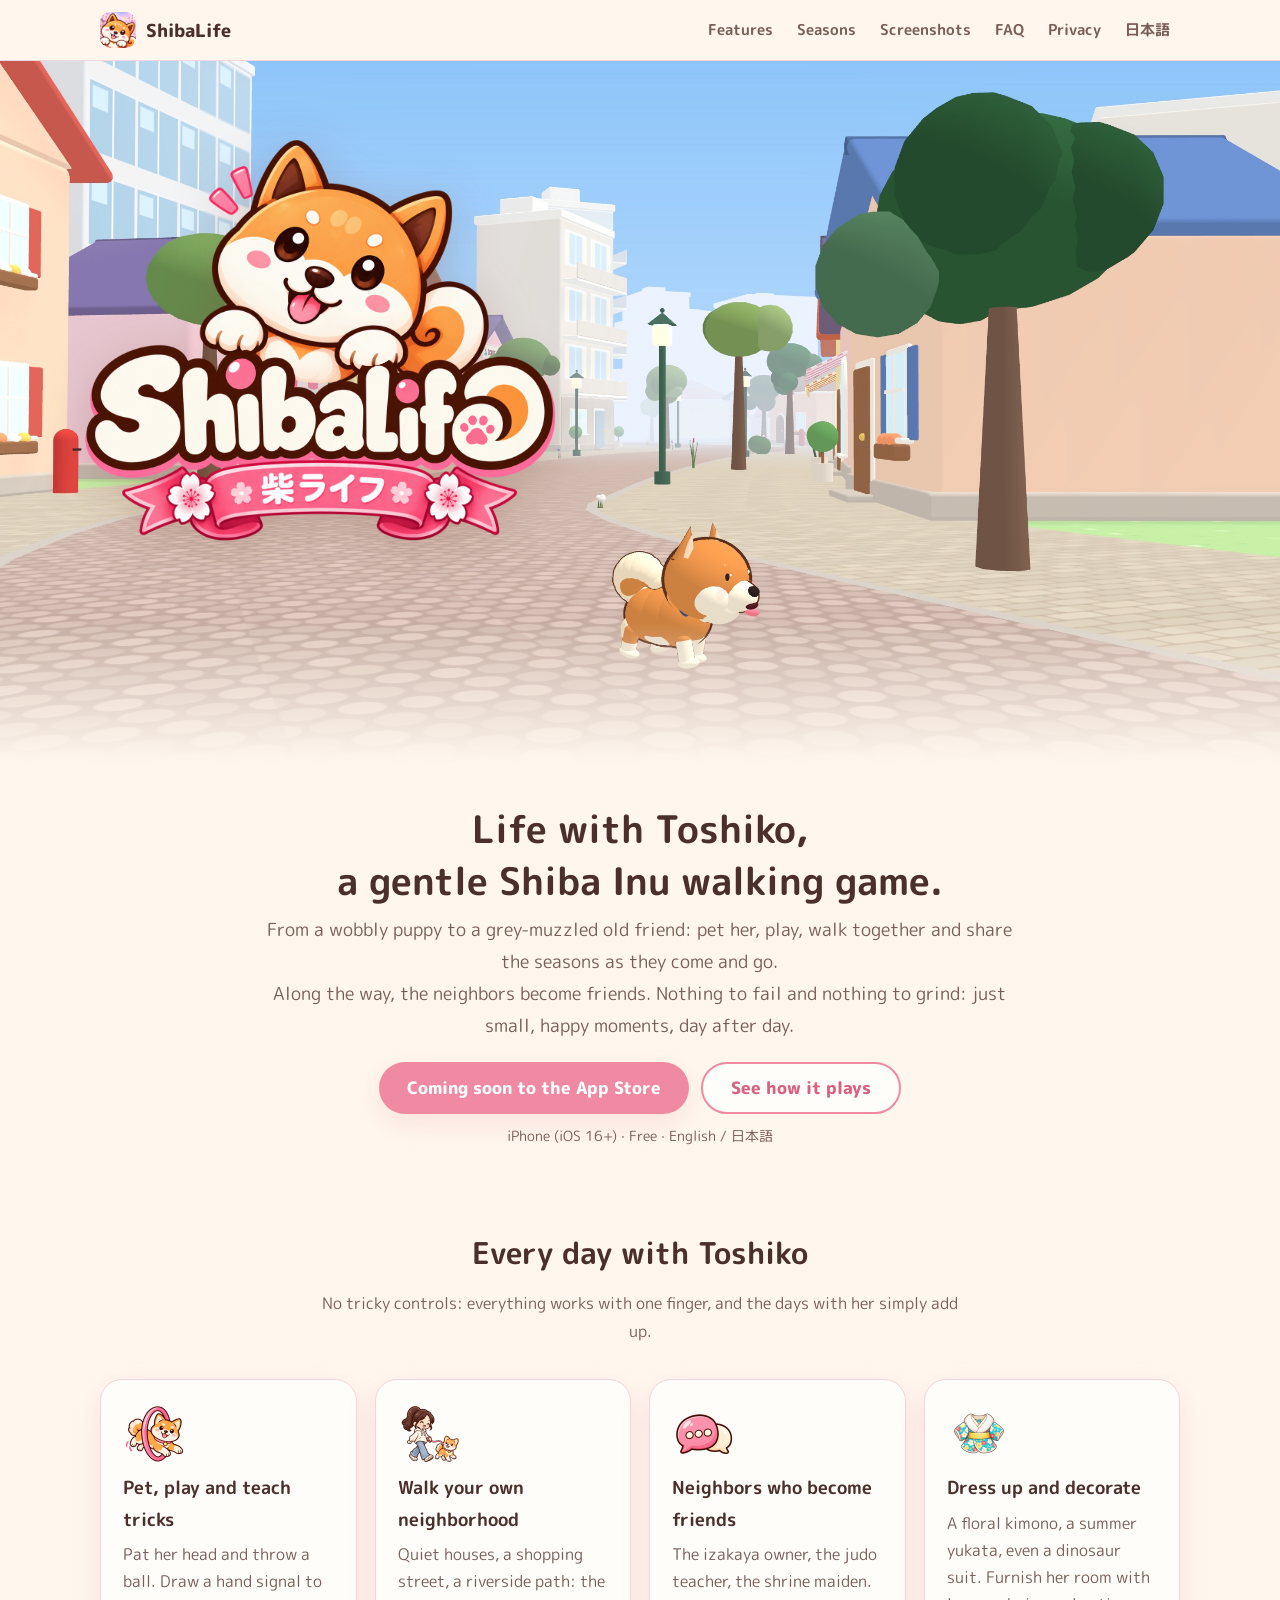
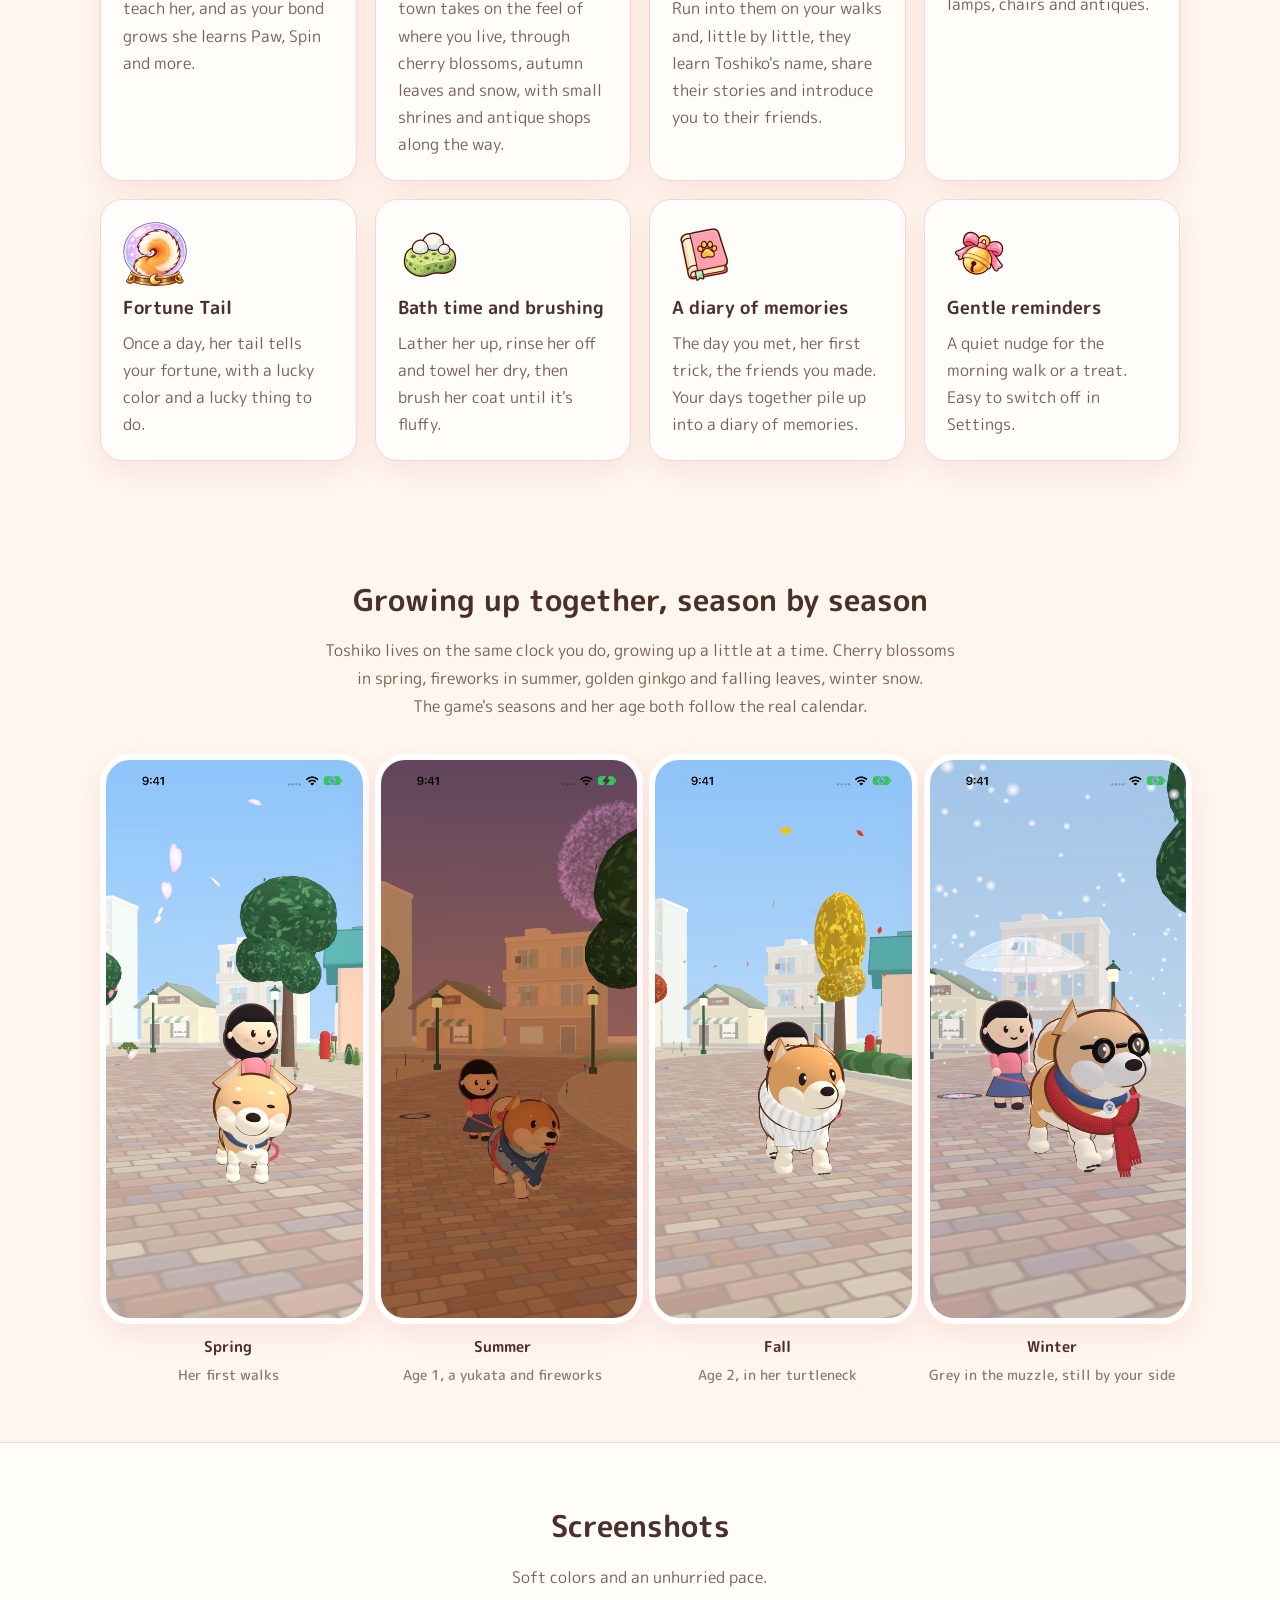
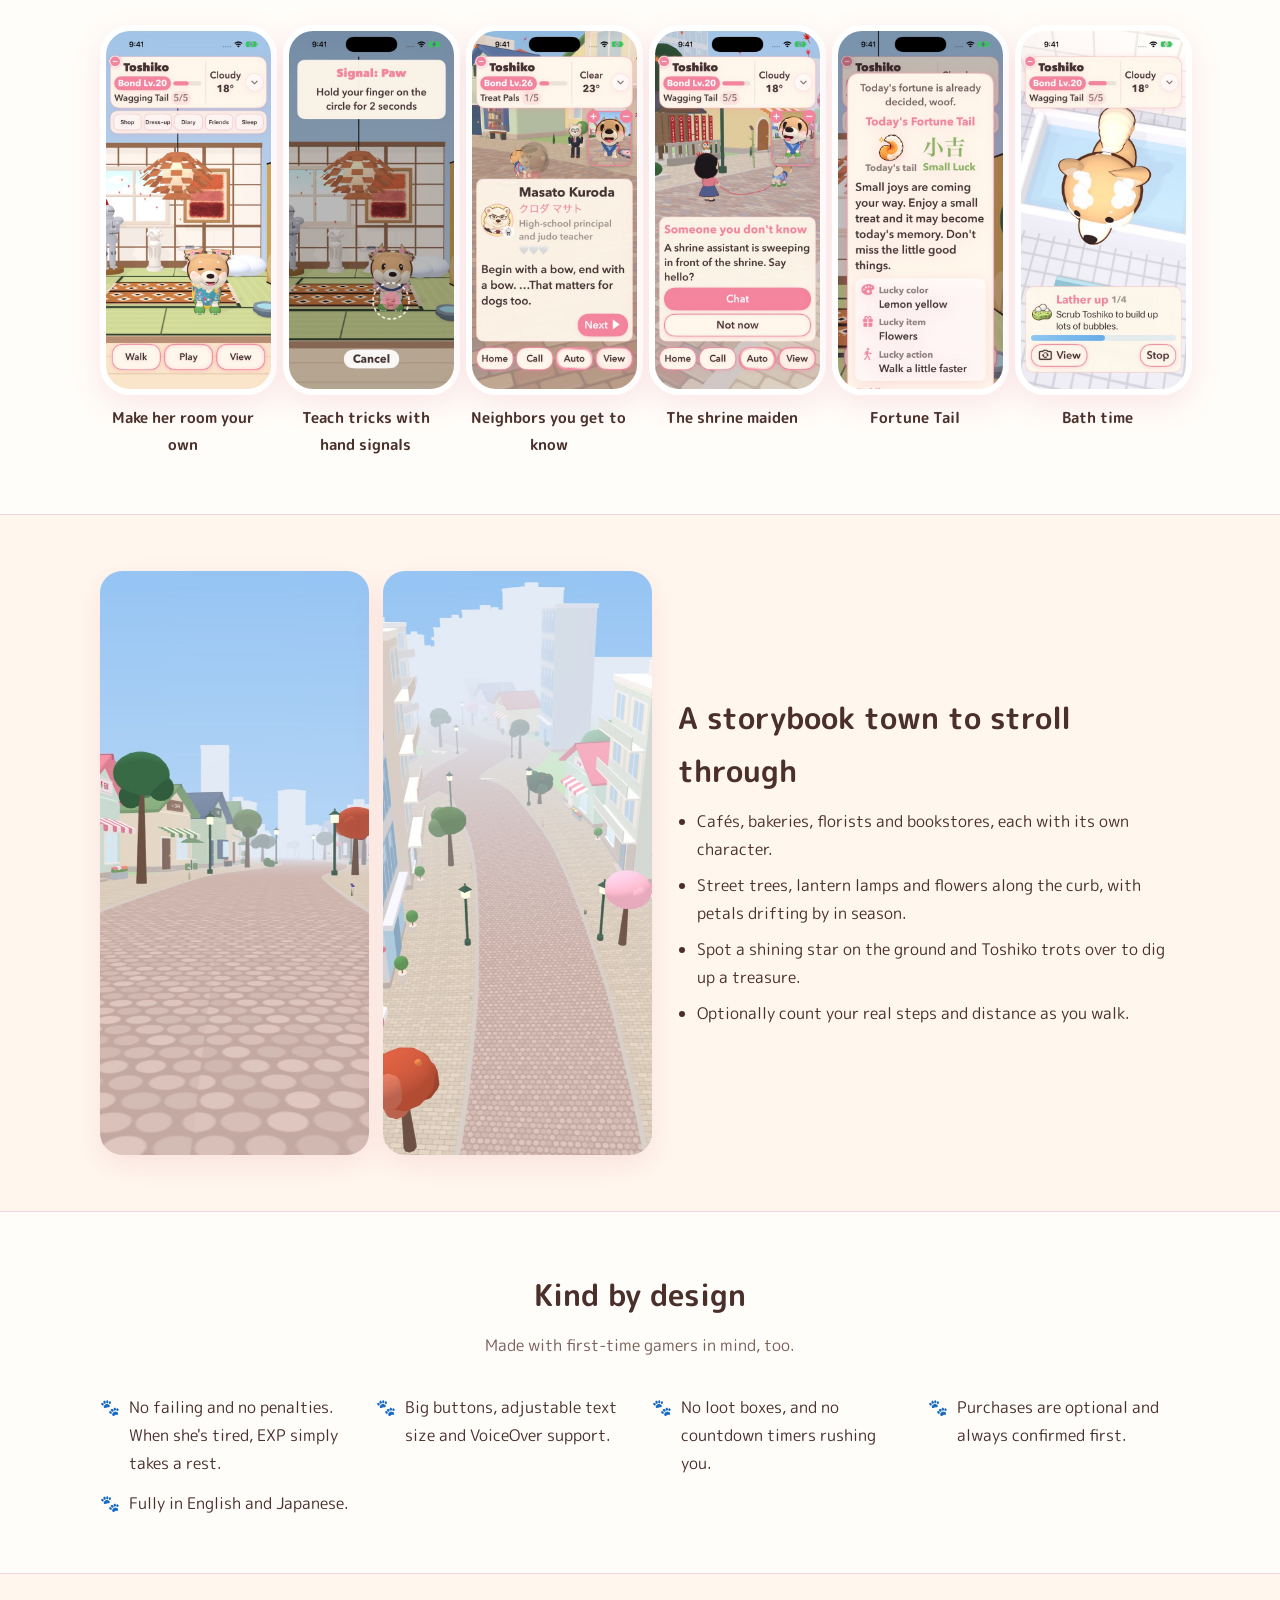
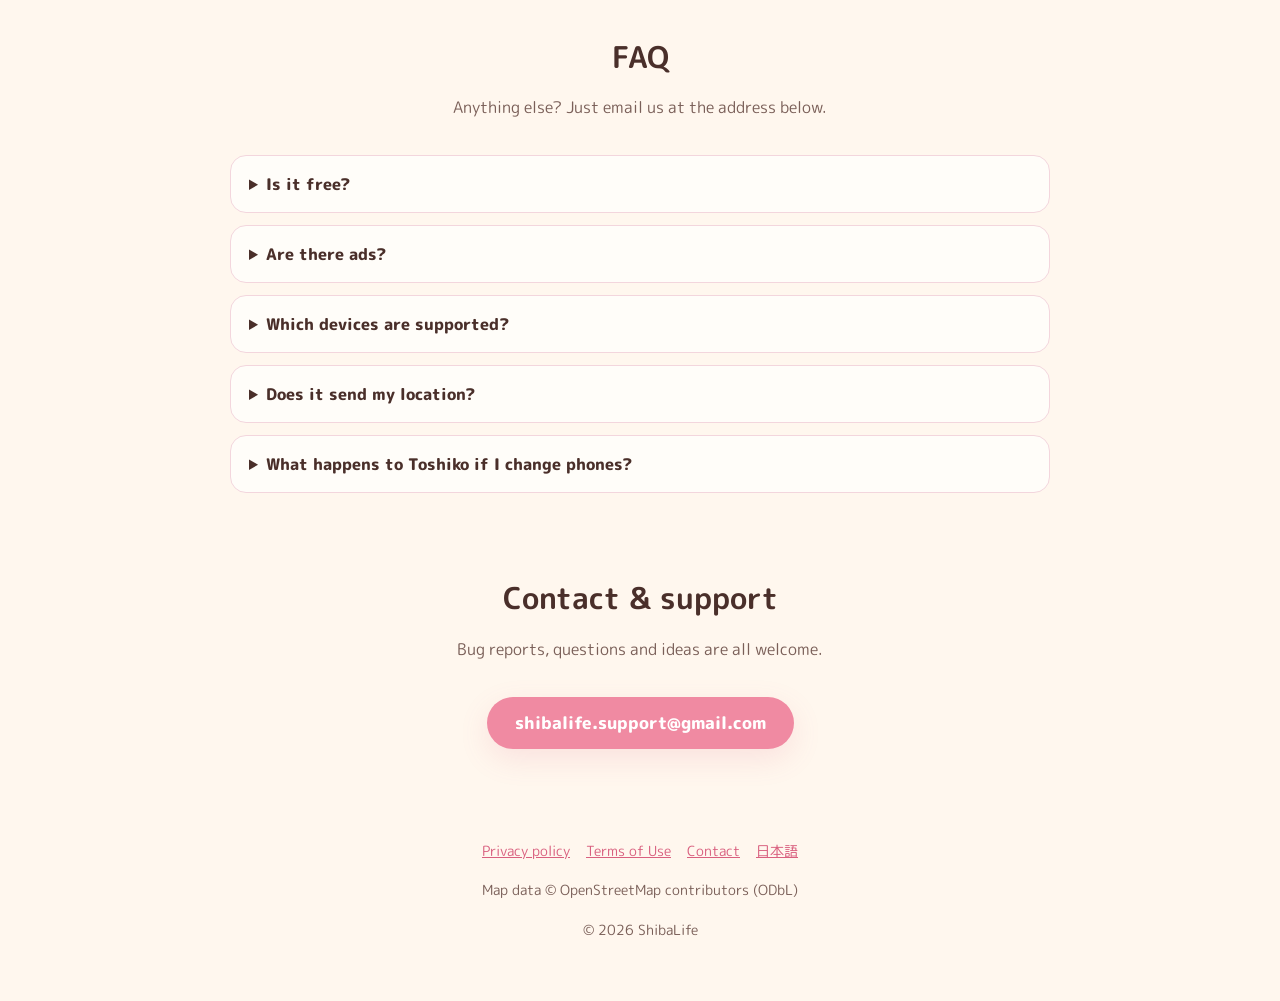
==== en/index.html @ 9d71ab6c "Site: new autumn picture (golden ginkgo, three kinds of falling leaves) Co-Authored-By: Claude Opus " ====
<!doctype html>
<html lang="en">
<head>
<meta charset="utf-8">
<meta name="viewport" content="width=device-width, initial-scale=1">
<title>ShibaLife – a gentle dog-walking game with Toshiko the Shiba Inu (iPhone)</title>
<meta name="description" content="ShibaLife is a cozy iPhone game about life with Toshiko, a red Shiba Inu. Watch her grow up through the seasons, make friends with the neighbors, and go for walks through a town that looks like your own. No failing, no penalties, and gentle for everyone.">
<meta name="keywords" content="Shiba Inu game, dog game, dog walking game, cozy game, iPhone game, virtual pet, relaxing game, Tokyo, ShibaLife">
<link rel="canonical" href="https://shibalife.jp/en/">
<link rel="alternate" hreflang="ja" href="https://shibalife.jp/">
<link rel="alternate" hreflang="en" href="https://shibalife.jp/en/">
<link rel="alternate" hreflang="x-default" href="https://shibalife.jp/">
<meta name="theme-color" content="#fdf1f3">
<link rel="icon" type="image/png" href="/img/favicon.png">
<link rel="apple-touch-icon" href="/img/apple-touch-icon.png">
<meta property="og:type" content="website">
<meta property="og:site_name" content="ShibaLife">
<meta property="og:title" content="ShibaLife – life with Toshiko the Shiba Inu">
<meta property="og:description" content="A gentle iPhone game: pet, play and go for walks with Toshiko, a red Shiba Inu.">
<meta property="og:url" content="https://shibalife.jp/en/">
<meta property="og:image" content="https://shibalife.jp/img/og.jpg">
<meta property="og:image:width" content="1200">
<meta property="og:image:height" content="630">
<meta property="og:locale" content="en_US">
<meta property="og:locale:alternate" content="ja_JP">
<meta name="twitter:card" content="summary_large_image">
<meta name="twitter:title" content="ShibaLife">
<meta name="twitter:description" content="A gentle dog-walking game with Toshiko the Shiba Inu (iPhone)">
<meta name="twitter:image" content="https://shibalife.jp/img/og.jpg">
<link rel="preconnect" href="https://fonts.googleapis.com">
<link rel="preconnect" href="https://fonts.gstatic.com" crossorigin>
<link href="https://fonts.googleapis.com/css2?family=M+PLUS+Rounded+1c:wght@500;700;800&display=swap" rel="stylesheet">
<link rel="stylesheet" href="/style.css">
<script type="application/ld+json">
{
  "@context": "https://schema.org",
  "@type": "MobileApplication",
  "name": "ShibaLife",
  "alternateName": ["柴ライフ", "Shiba Life - Toshiko's Story"],
  "operatingSystem": "iOS 16.0 or later",
  "applicationCategory": "GameApplication",
  "genre": "Simulation",
  "inLanguage": ["en", "ja"],
  "description": "A gentle game about life with Toshiko, a red Shiba Inu: watch her grow up through the seasons, make friends with the neighbors and walk through a town like your own.",
  "image": "https://shibalife.jp/img/og.jpg",
  "screenshot": ["https://shibalife.jp/img/s_en_room.jpg", "https://shibalife.jp/img/s_en_trick.jpg", "https://shibalife.jp/img/s_en_neighbor.jpg", "https://shibalife.jp/img/s_en_shrine.jpg", "https://shibalife.jp/img/s_en_fortune.jpg", "https://shibalife.jp/img/s_en_bath.jpg"],
  "offers": { "@type": "Offer", "price": "0", "priceCurrency": "JPY" },
  "url": "https://shibalife.jp/en/"
}
</script>
<script type="application/ld+json">
{
  "@context": "https://schema.org",
  "@type": "FAQPage",
  "mainEntity": [
    {"@type": "Question", "name": "Is it free?", "acceptedAnswer": {"@type": "Answer", "text": "Yes, you can play the whole game for free. You can optionally buy Stars for cosmetic items, or join the SL Kennel Club (¥500 a month), which removes ads and gives you bonus Stars when you join and every month (the amounts are shown on the purchase screen). None of it changes how the game plays."}},
    {"@type": "Question", "name": "Are there ads?", "acceptedAnswer": {"@type": "Answer", "text": "The app may show ads, such as video, full-screen or banner ads, and the kinds of ads may change over time. Joining the SL Kennel Club turns them off. Purchases are always optional and always confirmed before you pay."}},
    {"@type": "Question", "name": "Which devices are supported?", "acceptedAnswer": {"@type": "Answer", "text": "iPhone X and later, running iOS 16.0 or later."}},
    {"@type": "Question", "name": "Does it send my location?", "acceptedAnswer": {"@type": "Answer", "text": "Your exact location never leaves your phone. Only a rough area, rounded to about 1 km, is used to look up the weather and what your neighborhood looks like."}}
  ]
}
</script>
</head>
<body>
<header class="top">
  <div class="wrap">
    <a class="brand" href="/en/"><img src="/img/apple-touch-icon.png" alt="" width="36" height="36">ShibaLife</a>
    <nav aria-label="Menu">
      <a href="#features">Features</a>
      <a class="hide-sm" href="#seasons">Seasons</a>
      <a class="hide-sm" href="#screens">Screenshots</a>
      <a class="hide-sm" href="#faq">FAQ</a>
      <a class="hide-sm" href="/privacy.html#en">Privacy</a>
      <a href="/" hreflang="ja" lang="ja">日本語</a>
    </nav>
  </div>
</header>

<main>
  <div class="hero">
    <div class="scene wide wide-only">
      <img src="/img/hero_street.jpg" width="2400" height="1350" alt="Toshiko the red Shiba Inu out for a walk in ShibaLife's town" fetchpriority="high">
      <div class="lockup" aria-hidden="true">
        <img class="dog" src="/img/toshiko.png" width="800" height="800" alt="">
        <img class="paws" src="/img/toshiko.png" width="800" height="800" alt="">
        <img class="logo" src="/img/logo.png" width="1400" height="505" alt="">
        <img class="ribbon" src="/img/ribbon.png" width="1100" height="367" alt="">
      </div>
    </div>
    <div class="scene tall-only">
      <img src="/img/hero_title.jpg" width="1206" height="1250" alt="The ShibaLife title screen: cherry blossoms, the Tokyo skyline and Toshiko peeking over the logo">
    </div>
    <div class="cta-band reveal">
      <div class="wrap">
        <h1>Life with Toshiko,<br>a gentle Shiba Inu walking game.</h1>
        <p class="lead">From a wobbly puppy to a grey-muzzled old friend: pet her, play, walk together and share the seasons as they come and go.<br>Along the way, the neighbors become friends. Nothing to fail and nothing to grind: just small, happy moments, day after day.</p>
        <div class="btns">
          <span class="btn" aria-disabled="true">Coming soon to the App Store</span>
          <a class="btn ghost" href="#features">See how it plays</a>
        </div>
        <p class="note">iPhone (iOS 16+) · Free · English / 日本語</p>
      </div>
    </div>
  </div>

  <section data-reveal id="features">
    <div class="wrap">
      <h2>Every day with Toshiko</h2>
      <p class="sub">No tricky controls: everything works with one finger, and the days with her simply add up.</p>
      <div class="cards">
        <article class="card"><img class="ic" src="/img/ic/training.png" width="64" height="64" alt=""><h3>Pet, play and teach tricks</h3><p>Pat her head and throw a ball. Draw a hand signal to teach her, and as your bond grows she learns Paw, Spin and more.</p></article>
        <article class="card"><img class="ic" src="/img/ic/walking.png" width="64" height="64" alt=""><h3>Walk your own neighborhood</h3><p>Quiet houses, a shopping street, a riverside path: the town takes on the feel of where you live, through cherry blossoms, autumn leaves and snow, with small shrines and antique shops along the way.</p></article>
        <article class="card"><img class="ic" src="/img/ic/chat.png" width="64" height="64" alt=""><h3>Neighbors who become friends</h3><p>The izakaya owner, the judo teacher, the shrine maiden. Run into them on your walks and, little by little, they learn Toshiko's name, share their stories and introduce you to their friends.</p></article>
        <article class="card"><img class="ic" src="/img/ic/floral_kimono.png" width="64" height="64" alt=""><h3>Dress up and decorate</h3><p>A floral kimono, a summer yukata, even a dinosaur suit. Furnish her room with lamps, chairs and antiques.</p></article>
        <article class="card"><img class="ic" src="/img/ic/fortune.png" width="64" height="64" alt=""><h3>Fortune Tail</h3><p>Once a day, her tail tells your fortune, with a lucky color and a lucky thing to do.</p></article>
        <article class="card"><img class="ic" src="/img/ic/lather.png" width="64" height="64" alt=""><h3>Bath time and brushing</h3><p>Lather her up, rinse her off and towel her dry, then brush her coat until it's fluffy.</p></article>
        <article class="card"><img class="ic" src="/img/ic/diary.png" width="64" height="64" alt=""><h3>A diary of memories</h3><p>The day you met, her first trick, the friends you made. Your days together pile up into a diary of memories.</p></article>
        <article class="card"><img class="ic" src="/img/ic/little_bell.png" width="64" height="64" alt=""><h3>Gentle reminders</h3><p>A quiet nudge for the morning walk or a treat. Easy to switch off in Settings.</p></article>
      </div>
    </div>
  </section>

  <section data-reveal id="seasons">
    <div class="wrap">
      <h2>Growing up together, season by season</h2>
      <p class="sub">Toshiko lives on the same clock you do, growing up a little at a time. Cherry blossoms in spring, fireworks in summer, golden ginkgo and falling leaves, winter snow.<br>The game's seasons and her age both follow the real calendar.</p>
      <div class="shots four">
        <figure><img src="/img/season_spring.jpg" width="506" height="1100" loading="lazy" alt="Puppy Toshiko, in just her collar and leash, walking under falling cherry petals"><figcaption>Spring<small>Her first walks</small></figcaption></figure>
        <figure><img src="/img/season_summer.jpg" width="506" height="1100" loading="lazy" alt="One-year-old Toshiko in a yukata on a summer evening, with fireworks overhead"><figcaption>Summer<small>Age 1, a yukata and fireworks</small></figcaption></figure>
        <figure><img src="/img/season_autumn.jpg" width="506" height="1100" loading="lazy" alt="Two-year-old Toshiko in a white ribbed turtleneck under golden ginkgo trees, with autumn leaves drifting down"><figcaption>Fall<small>Age 2, in her turtleneck</small></figcaption></figure>
        <figure><img src="/img/season_winter.jpg" width="506" height="1100" loading="lazy" alt="Grey-muzzled senior Toshiko in a scarf and black-rimmed glasses, out in the snow"><figcaption>Winter<small>Grey in the muzzle, still by your side</small></figcaption></figure>
      </div>
    </div>
  </section>

  <section data-reveal id="screens" style="background: var(--paper); border-block: 1.5px solid var(--line);">
    <div class="wrap">
      <h2>Screenshots</h2>
      <p class="sub">Soft colors and an unhurried pace.</p>
      <div class="shots">
        <figure><img src="/img/s_en_room.jpg" width="506" height="1100" loading="lazy" alt="Toshiko in a floral kimono and flower crown in a tatami room furnished with lamps and antiques"><figcaption>Make her room your own</figcaption></figure>
        <figure><img src="/img/s_en_trick.jpg" width="506" height="1100" loading="lazy" alt="Teaching Paw: hold your finger on the circle"><figcaption>Teach tricks with hand signals</figcaption></figure>
        <figure><img src="/img/s_en_neighbor.jpg" width="506" height="1100" loading="lazy" alt="Chatting with Masato, the judo teacher, on a walk"><figcaption>Neighbors you get to know</figcaption></figure>
        <figure><img src="/img/s_en_shrine.jpg" width="506" height="1100" loading="lazy" alt="Meeting the shrine maiden sweeping in front of a shrine"><figcaption>The shrine maiden</figcaption></figure>
        <figure><img src="/img/s_en_fortune.jpg" width="506" height="1100" loading="lazy" alt="A Fortune Tail result: Small Luck, with a lucky color"><figcaption>Fortune Tail</figcaption></figure>
        <figure><img src="/img/s_en_bath.jpg" width="506" height="1100" loading="lazy" alt="Toshiko covered in bubbles at bath time"><figcaption>Bath time</figcaption></figure>
      </div>
    </div>
  </section>

  <section data-reveal id="town">
    <div class="wrap town">
      <div class="pics">
        <img src="/img/town_street.jpg" width="460" height="1000" loading="lazy" alt="A street lined with pastel shops">
        <img src="/img/town_aerial.jpg" width="460" height="1000" loading="lazy" alt="The walking path and town from above">
      </div>
      <div>
        <h2 style="text-align:left">A storybook town to stroll through</h2>
        <ul>
          <li>Cafés, bakeries, florists and bookstores, each with its own character.</li>
          <li>Street trees, lantern lamps and flowers along the curb, with petals drifting by in season.</li>
          <li>Spot a shining star on the ground and Toshiko trots over to dig up a treasure.</li>
          <li>Optionally count your real steps and distance as you walk.</li>
        </ul>
      </div>
    </div>
  </section>

  <section data-reveal class="promise">
    <div class="wrap">
      <h2>Kind by design</h2>
      <p class="sub">Made with first-time gamers in mind, too.</p>
      <ul>
        <li>No failing and no penalties. When she's tired, EXP simply takes a rest.</li>
        <li>Big buttons, adjustable text size and VoiceOver support.</li>
        <li>No loot boxes, and no countdown timers rushing you.</li>
        <li>Purchases are optional and always confirmed first.</li>
        <li>Fully in English and Japanese.</li>
      </ul>
    </div>
  </section>

  <section id="faq">
    <div class="wrap" style="max-width: 820px;">
      <h2>FAQ</h2>
      <p class="sub">Anything else? Just email us at the address below.</p>
      <details><summary>Is it free?</summary><p>Yes, you can play the whole game for free. You can optionally buy Stars for cosmetic items, or join the SL Kennel Club (¥500 a month), which removes ads and gives you bonus Stars when you join and every month (the amounts are shown on the purchase screen). None of it changes how the game plays.</p></details>
      <details><summary>Are there ads?</summary><p>The app may show ads, such as video, full-screen or banner ads, and the kinds of ads may change over time. Joining the SL Kennel Club turns them off. Purchases are always optional and always confirmed before you pay.</p></details>
      <details><summary>Which devices are supported?</summary><p>iPhone X and later, running iOS 16.0 or later.</p></details>
      <details><summary>Does it send my location?</summary><p>Your exact location never leaves your phone. Only a rough area, rounded to about 1 km, is used to look up the weather and what your neighborhood looks like. See the <a href="/privacy.html#en">privacy policy</a> for details.</p></details>
      <details><summary>What happens to Toshiko if I change phones?</summary><p>Make a transfer code in Settings → Transfer &amp; backup. Enter it on your new iPhone and Toshiko comes over in full: personality, level, items and diary. You can also keep a backup file.</p></details>
    </div>
  </section>

  <section id="support" style="padding-top: 10px;">
    <div class="wrap" style="text-align:center">
      <h2>Contact &amp; support</h2>
      <p class="sub">Bug reports, questions and ideas are all welcome.</p>
      <a class="btn" href="mailto:shibalife.support@gmail.com">shibalife.support@gmail.com</a>
    </div>
  </section>
</main>

<footer>
  <div class="wrap">
    <nav><a href="/privacy.html#en">Privacy policy</a><a href="/terms.html#en">Terms of Use</a><a href="mailto:shibalife.support@gmail.com">Contact</a><a href="/" hreflang="ja" lang="ja">日本語</a></nav>
    <p>Map data © OpenStreetMap contributors (ODbL)</p>
    <p>© 2026 ShibaLife</p>
  </div>
</footer>
<script>
  // Sections fade in as they scroll into view.
  (function () {
    var els = document.querySelectorAll('.reveal, [data-reveal] > .wrap');
    els.forEach(function (e) { e.classList.add('reveal'); });
    if (!('IntersectionObserver' in window)) { els.forEach(function (e) { e.classList.add('in'); }); return; }
    var io = new IntersectionObserver(function (es) {
      es.forEach(function (x) { if (x.isIntersecting) { x.target.classList.add('in'); io.unobserve(x.target); } });
    }, { threshold: 0, rootMargin: '0px 0px -8% 0px' });
    els.forEach(function (e) { io.observe(e); });
    // Safety net: never leave anything hidden (fast jumps, old browsers, screenshots, crawlers).
    setTimeout(function () { els.forEach(function (e) { e.classList.add('in'); }); }, 2500);
  })();
</script>
</body>
</html>
---- style.css ----
:root {
  --cream: #fff7ee;
  --paper: #fffdf9;
  --pink: #f08aa2;
  --pink-deep: #d9607f;
  --pink-soft: #fde3ea;
  --ink: #4a2f2a;
  --ink-soft: #7a5f58;
  --orange: #f2a14b;
  --line: #f3d6dd;
  --radius: 22px;
  --shadow: 0 10px 30px rgba(217, 96, 127, 0.14);
}
* { box-sizing: border-box; }
html { scroll-behavior: smooth; }
body {
  margin: 0;
  background: var(--cream);
  color: var(--ink);
  font-family: "M PLUS Rounded 1c", "Hiragino Maru Gothic ProN", "Hiragino Sans", system-ui, sans-serif;
  line-height: 1.75;
  -webkit-font-smoothing: antialiased;
}
img { max-width: 100%; display: block; }
a { color: var(--pink-deep); }
.wrap { width: min(1080px, 100% - 32px); margin-inline: auto; }

/* Header */
.top {
  position: sticky; top: 0; z-index: 10;
  background: rgba(255, 247, 238, 0.86);
  backdrop-filter: blur(10px); -webkit-backdrop-filter: blur(10px);
  border-bottom: 1px solid var(--line);
}
.top .wrap { display: flex; align-items: center; justify-content: space-between; gap: 12px; min-height: 60px; }
.brand { display: flex; align-items: center; gap: 10px; text-decoration: none; color: var(--ink); font-weight: 800; font-size: 1.15rem; white-space: nowrap; flex-shrink: 0; }
.brand img { width: 36px; height: 36px; border-radius: 10px; }
.top nav { display: flex; gap: 4px; justify-content: flex-end; overflow-x: auto; scrollbar-width: none; min-width: 0; }
.top nav::-webkit-scrollbar { display: none; }
.top nav a { text-decoration: none; color: var(--ink-soft); font-weight: 700; font-size: .92rem; padding: 8px 10px; border-radius: 999px; white-space: nowrap; }
@media (max-width: 560px) {
  .top nav a { font-size: .84rem; padding: 8px 7px; }
  .top nav a.hide-sm { display: none; }
}
.top nav a:hover, .top nav a[aria-current] { background: var(--pink-soft); color: var(--pink-deep); }

/* Hero: a crisp in-game scene with the ShibaLife lock-up over it (phones: the in-game title screen) */
.hero { position: relative; background: var(--cream); overflow: hidden; }
.hero .scene { position: relative; }
.hero .scene > img { width: 100%; height: auto; display: block; }
.hero .scene.wide > img { height: min(78vh, 56.25vw); object-fit: cover; object-position: center 60%; }
/* A long soft fade from the picture into the cream section below */
.hero .scene::after { content: ""; position: absolute; left: 0; right: 0; bottom: 0; height: 20%;
  background: linear-gradient(to bottom, rgba(255,247,238,0) 0%, rgba(255,247,238,.55) 55%, var(--cream) 100%); pointer-events: none; }
.lockup { position: absolute; left: 25%; top: 7%; width: min(38vw, 560px); transform: translateX(-50%);
  filter: drop-shadow(0 10px 24px rgba(120, 60, 40, .22)); }
.lockup img { display: block; width: 100%; height: auto; }
.lockup .dog, .lockup .paws { width: 63%; margin: 0 auto -19.7% 22.5%; }
.lockup .paws { position: absolute; top: 0; left: 0; margin: 0 0 0 22.5%;
  -webkit-mask-image: radial-gradient(ellipse 11% 9.5% at 16% 72%, #000 70%, transparent 72%), radial-gradient(ellipse 12% 9% at 60% 77%, #000 70%, transparent 72%);
  mask-image: radial-gradient(ellipse 11% 9.5% at 16% 72%, #000 70%, transparent 72%), radial-gradient(ellipse 12% 9% at 60% 77%, #000 70%, transparent 72%);
  z-index: 3; }
.lockup .logo { position: relative; z-index: 2; }
.lockup .ribbon { position: relative; z-index: 4; width: 85%; margin: -12.5% auto 0; }
.wide-only { display: block; } .tall-only { display: none; }
@media (max-width: 700px) {
  .wide-only { display: none; } .tall-only { display: block; }
  .hero .scene.tall-only::after { height: 9%; }
  .hero .cta-band { padding-top: 26px; }
}
.hero .cta-band { position: relative; background: var(--cream); padding: 40px 0 8px; text-align: center; }
.hero h1 { font-size: clamp(1.5rem, 4.6vw, 2.4rem); margin: 0 0 6px; line-height: 1.35; }
.hero .lead { margin: 0 auto 20px; max-width: 42em; color: var(--ink-soft); font-size: clamp(1rem, 2.4vw, 1.15rem); }
/* Fade-in as it arrives */
.reveal { opacity: 0; transform: translateY(18px); transition: opacity 1.1s ease, transform 1.1s ease; }
.reveal.in { opacity: 1; transform: none; }
@media (prefers-reduced-motion: reduce) { .reveal { opacity: 1; transform: none; transition: none; } }
.btn {
  display: inline-flex; align-items: center; gap: 10px; min-height: 52px; padding: 0 28px;
  border-radius: 999px; background: var(--pink); color: #fff; text-decoration: none; font-weight: 800;
  box-shadow: var(--shadow); font-size: 1.05rem;
}
.btn.ghost { background: var(--paper); color: var(--pink-deep); border: 2px solid var(--pink); box-shadow: none; }
.btns { display: flex; gap: 12px; justify-content: center; flex-wrap: wrap; }
.note { font-size: .88rem; color: var(--ink-soft); margin-top: 10px; }

/* Sections */
section { padding: 56px 0; }
h2 { font-size: clamp(1.35rem, 3.6vw, 1.9rem); text-align: center; margin: 0 0 10px; }
h2 + .sub { text-align: center; color: var(--ink-soft); margin: 0 auto 34px; max-width: 40em; }
.cards { display: grid; grid-template-columns: repeat(auto-fit, minmax(230px, 1fr)); gap: 18px; }
.card { background: var(--paper); border: 1.5px solid var(--line); border-radius: var(--radius); padding: 22px; box-shadow: var(--shadow); }
.card h3 { margin: 6px 0 6px; font-size: 1.12rem; }
.card p { margin: 0; color: var(--ink-soft); font-size: .97rem; }
.card .ic { width: 64px; height: 64px; display: block; }

/* Screenshots */
.shots { display: grid; grid-template-columns: repeat(3, 1fr); gap: 18px; align-items: start; }   /* six shots: 6, 3 or 2 across, never a lone one */
@media (min-width: 1000px) { .shots { grid-template-columns: repeat(6, 1fr); } }
@media (max-width: 520px) { .shots { grid-template-columns: repeat(2, 1fr); gap: 12px; } }
/* The seasons: four across, two by two on narrow screens. */
.shots.four { grid-template-columns: repeat(2, 1fr); }
@media (min-width: 760px) { .shots.four { grid-template-columns: repeat(4, 1fr); } }
.shots figcaption small { display: block; font-weight: 500; font-size: .85rem; color: var(--muted, #8a7a80); margin-top: 2px; }
.shots figure { margin: 0; text-align: center; }
.shots img { border-radius: 30px; border: 6px solid #fff; box-shadow: var(--shadow); width: 100%; height: auto; max-width: 300px; margin: 0 auto; box-sizing: content-box; }
.shots figure { max-width: 312px; margin: 0 auto; width: 100%; }
.shots figcaption { margin-top: 10px; font-weight: 700; font-size: .95rem; }

/* Town */
.town { display: grid; grid-template-columns: 1.1fr 1fr; gap: 26px; align-items: center; }
.town .pics { display: grid; grid-template-columns: 1fr 1fr; gap: 14px; }
.town .pics img { border-radius: var(--radius); box-shadow: var(--shadow); width: 100%; height: auto; }
.town ul { padding-left: 1.2em; margin: 0; }
.town li { margin-bottom: 8px; }
@media (max-width: 760px) { .town { grid-template-columns: 1fr; } }

/* Promise band */
.promise { background: var(--paper); border-block: 1.5px solid var(--line); }
.promise ul { list-style: none; padding: 0; margin: 0; display: grid; grid-template-columns: repeat(auto-fit, minmax(240px, 1fr)); gap: 12px 24px; }
.promise li { padding-left: 1.8em; position: relative; }
.promise li::before { content: "🐾"; position: absolute; left: 0; }

/* FAQ */
details { background: var(--paper); border: 1.5px solid var(--line); border-radius: 16px; padding: 14px 18px; margin-bottom: 12px; }
summary { cursor: pointer; font-weight: 800; }
details p { margin: 10px 0 0; color: var(--ink-soft); }

/* Long-form (privacy) */
.doc { background: var(--paper); border: 1.5px solid var(--line); border-radius: var(--radius); padding: clamp(20px, 4vw, 44px); margin: 36px auto; max-width: 820px; }
.doc h1 { font-size: clamp(1.4rem, 4vw, 1.9rem); margin-top: 0; }
.doc h2 { text-align: left; font-size: 1.2rem; margin-top: 30px; }
.doc table { border-collapse: collapse; width: 100%; font-size: .95rem; }
.doc th, .doc td { border: 1px solid var(--line); padding: 8px 10px; text-align: left; vertical-align: top; }
.doc th { background: var(--pink-soft); }
.table-scroll { overflow-x: auto; }

footer { padding: 34px 0 44px; text-align: center; color: var(--ink-soft); font-size: .9rem; }
footer nav { display: flex; gap: 16px; justify-content: center; flex-wrap: wrap; margin-bottom: 10px; }
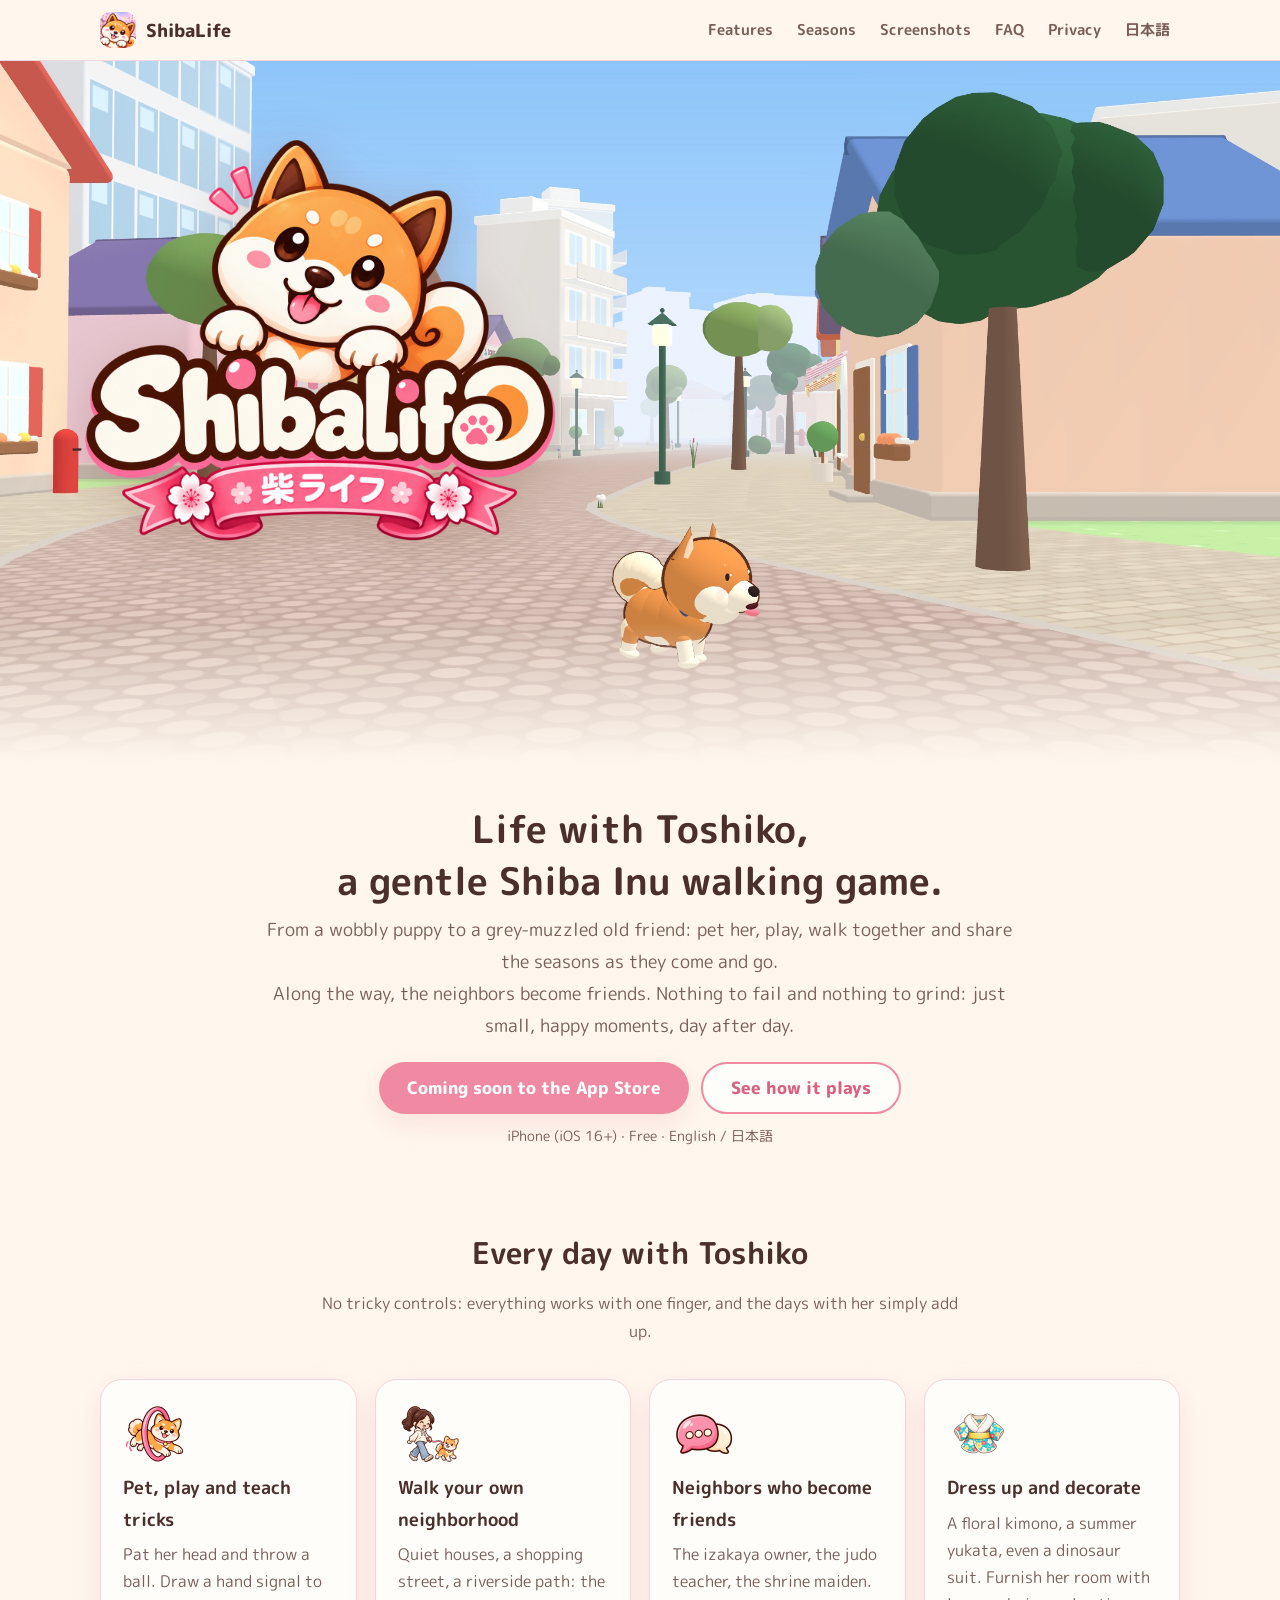
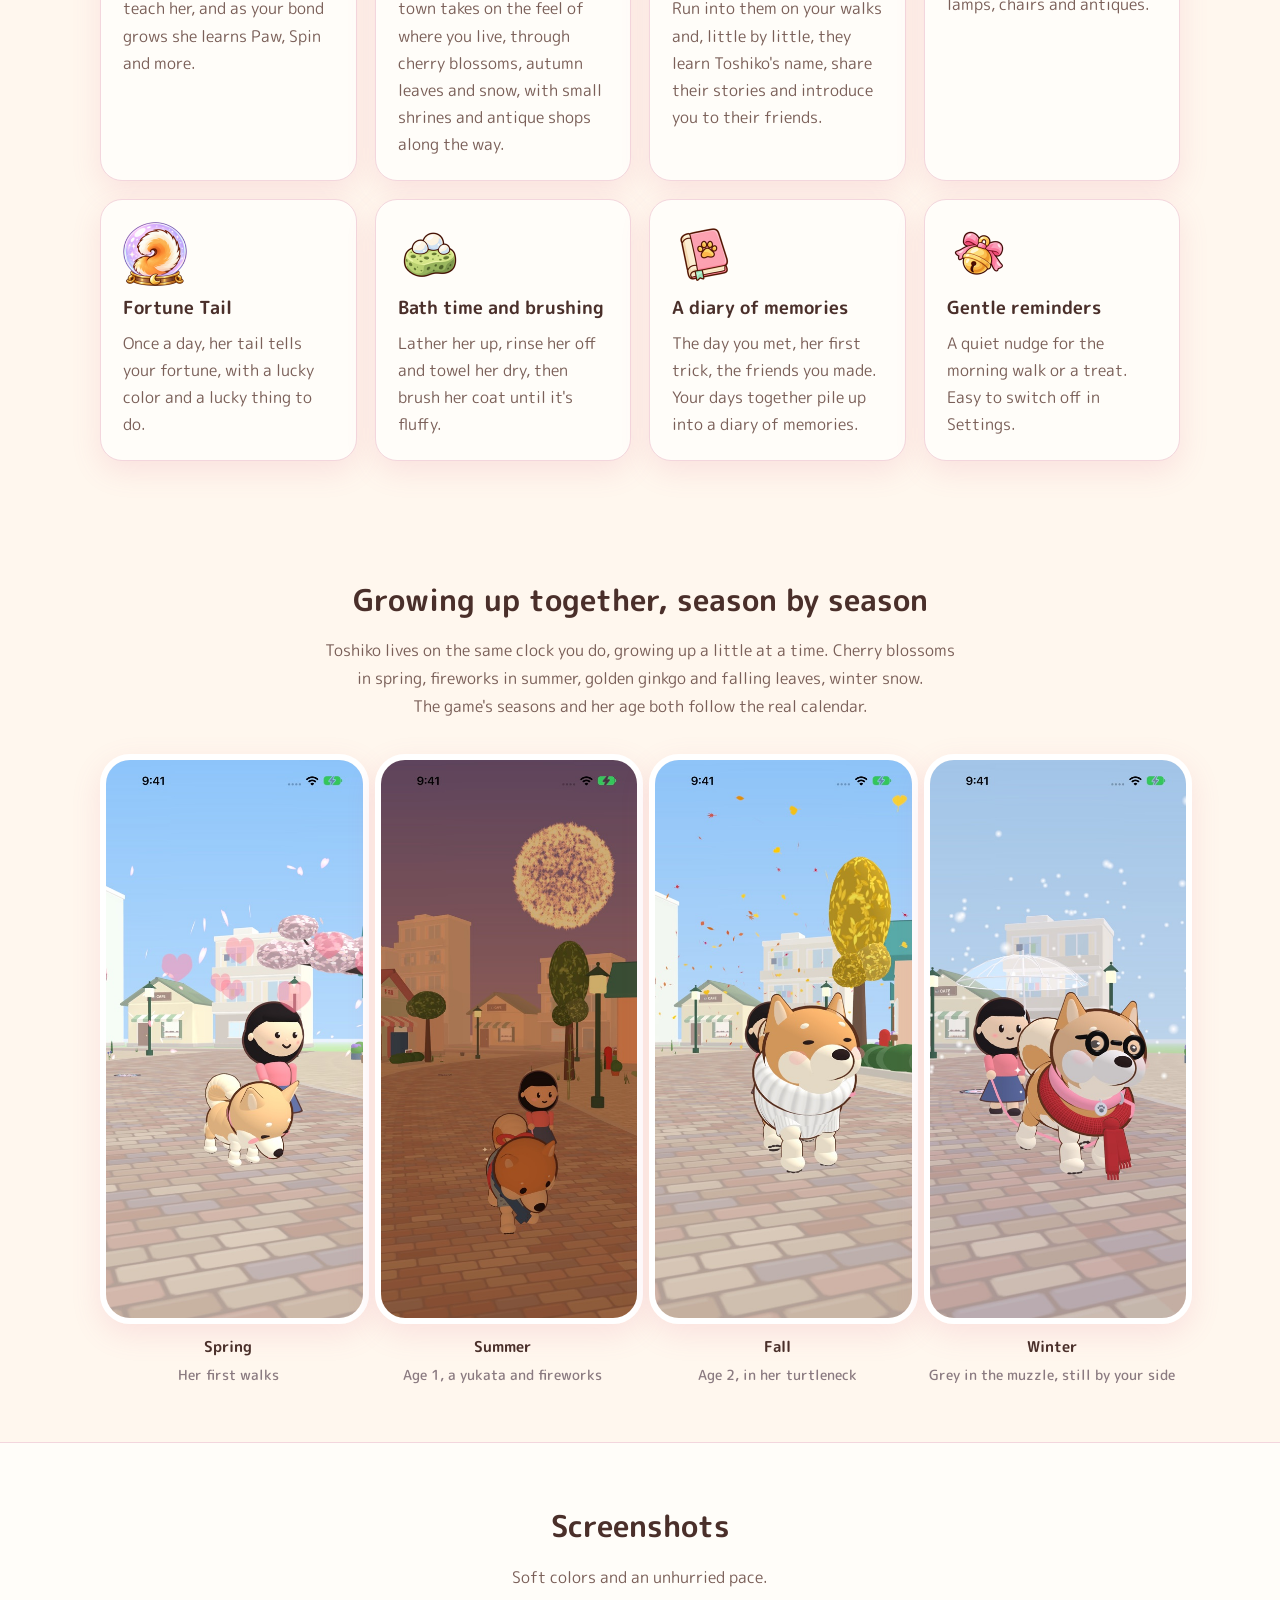
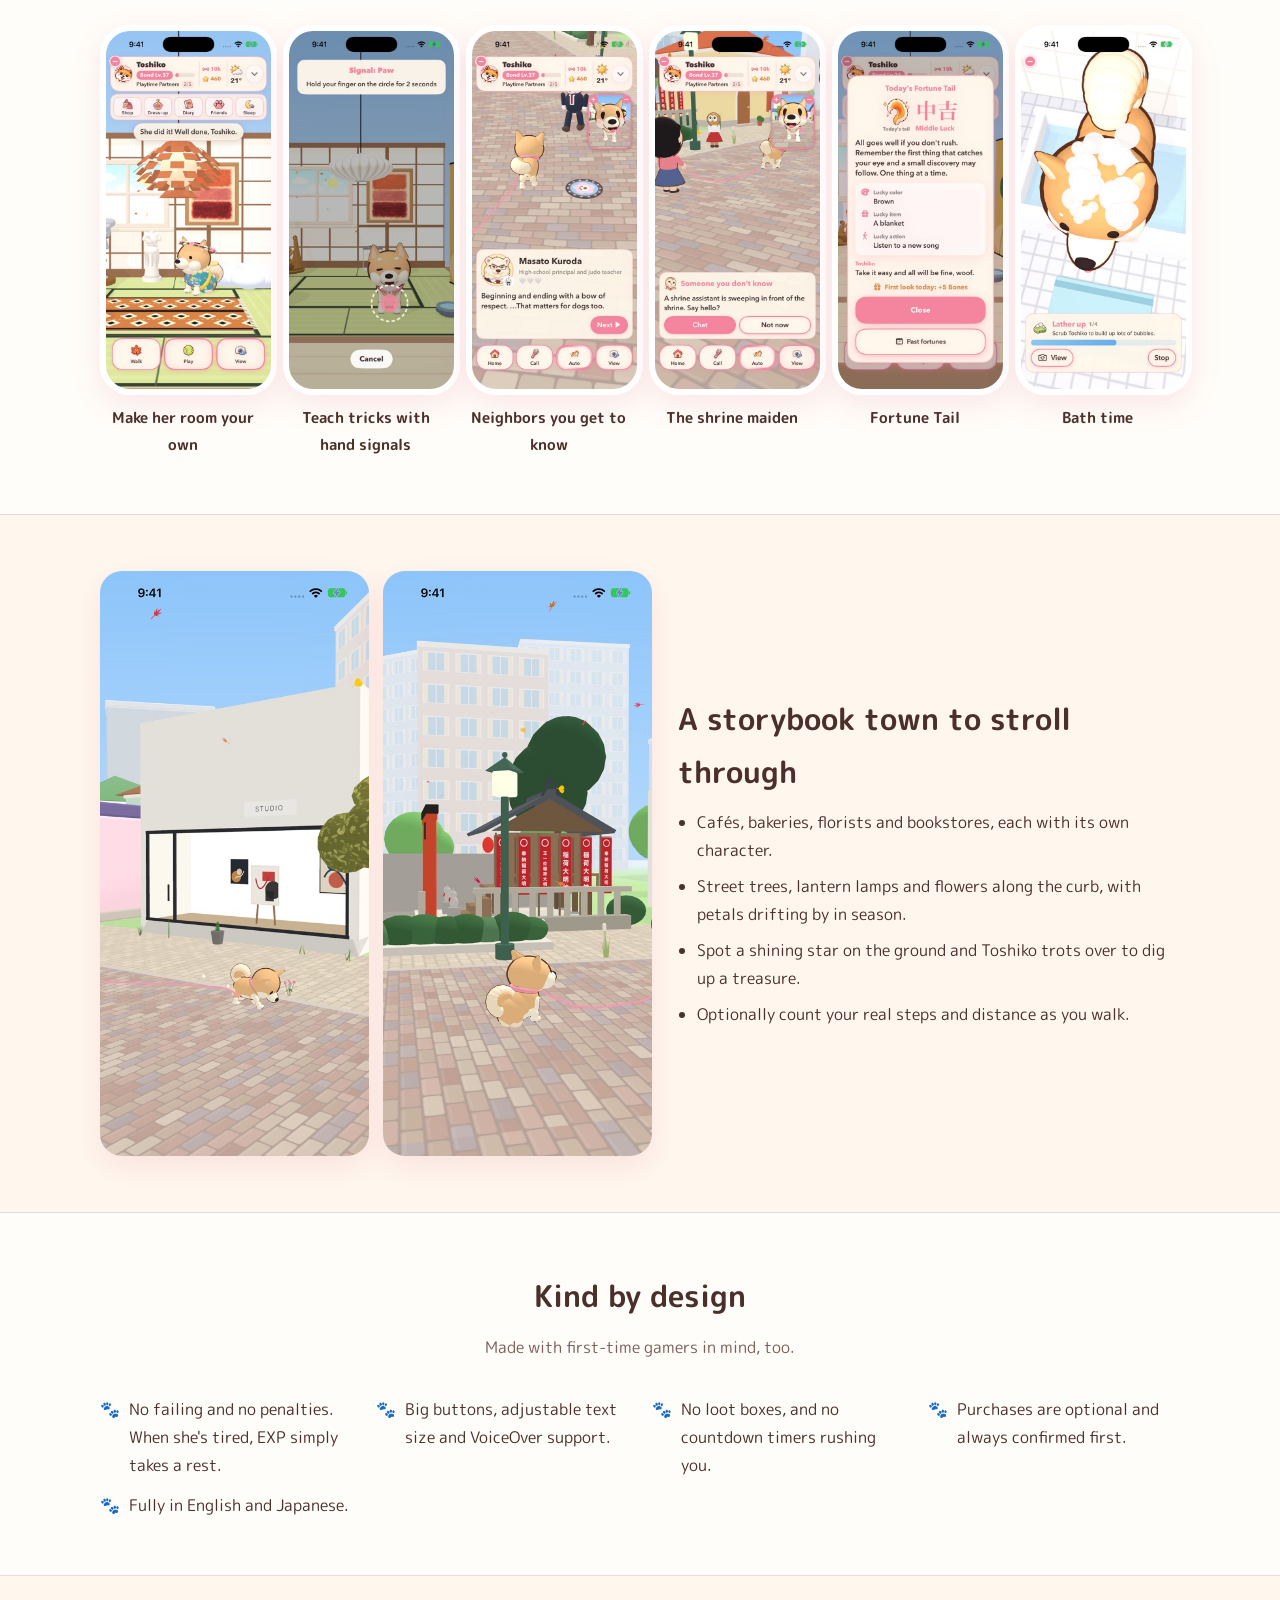
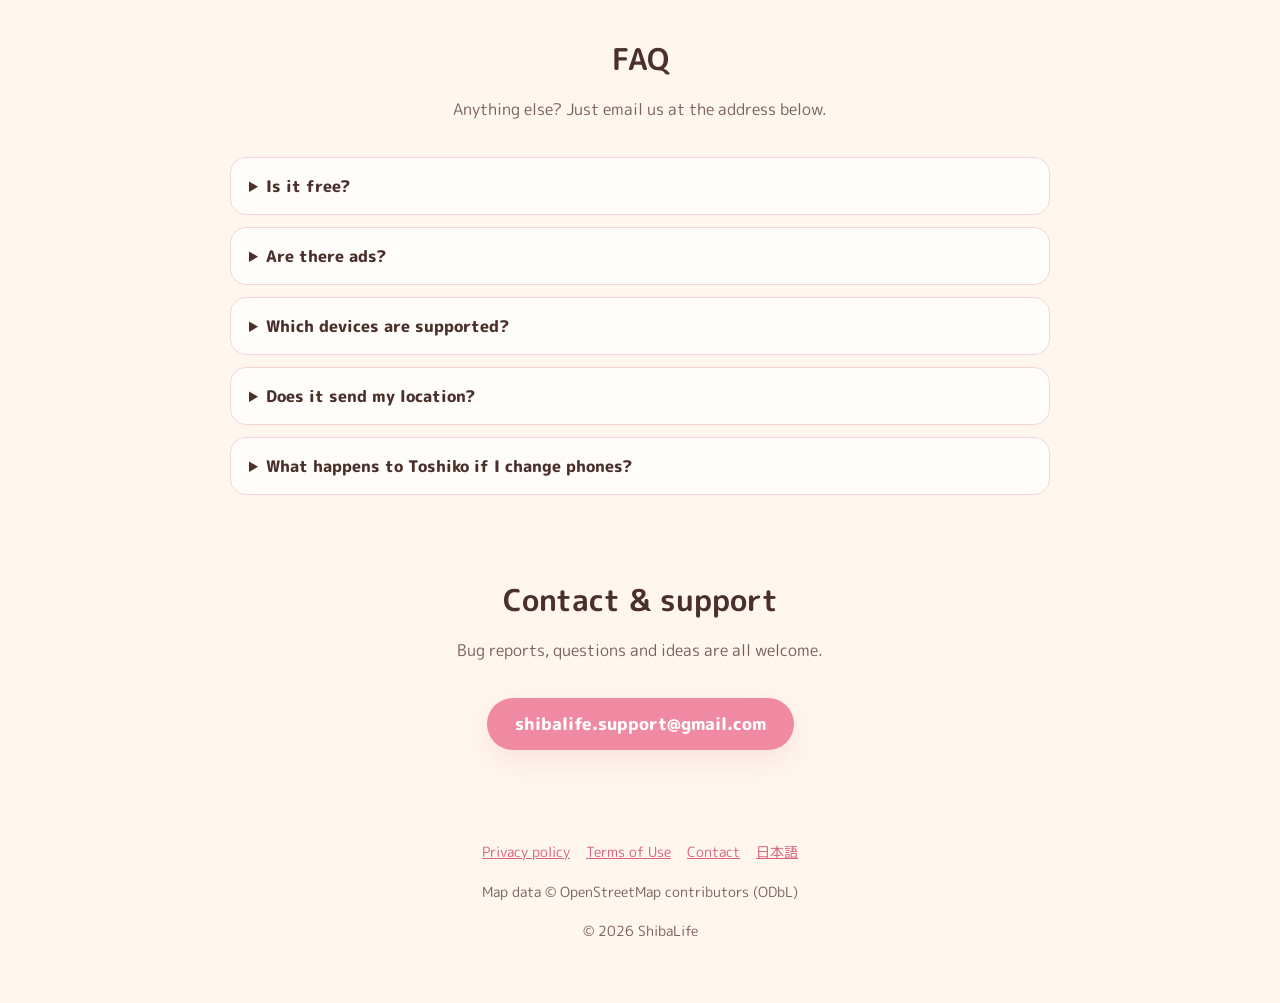
==== commit b8103683: "Site: pictures with the current Toshiko -- room with antiques, paw signal, Masato, the shrine assist" ====
--- a/en/index.html
+++ b/en/index.html
@@ -142,7 +142,7 @@
         <figure><img src="/img/s_en_trick.jpg" width="506" height="1100" loading="lazy" alt="Teaching Paw: hold your finger on the circle"><figcaption>Teach tricks with hand signals</figcaption></figure>
         <figure><img src="/img/s_en_neighbor.jpg" width="506" height="1100" loading="lazy" alt="Chatting with Masato, the judo teacher, on a walk"><figcaption>Neighbors you get to know</figcaption></figure>
         <figure><img src="/img/s_en_shrine.jpg" width="506" height="1100" loading="lazy" alt="Meeting the shrine maiden sweeping in front of a shrine"><figcaption>The shrine maiden</figcaption></figure>
-        <figure><img src="/img/s_en_fortune.jpg" width="506" height="1100" loading="lazy" alt="A Fortune Tail result: Small Luck, with a lucky color"><figcaption>Fortune Tail</figcaption></figure>
+        <figure><img src="/img/s_en_fortune.jpg" width="506" height="1100" loading="lazy" alt="A Fortune Tail result: Middle Luck, with a lucky color"><figcaption>Fortune Tail</figcaption></figure>
         <figure><img src="/img/s_en_bath.jpg" width="506" height="1100" loading="lazy" alt="Toshiko covered in bubbles at bath time"><figcaption>Bath time</figcaption></figure>
       </div>
     </div>
@@ -151,8 +151,8 @@
   <section data-reveal id="town">
     <div class="wrap town">
       <div class="pics">
-        <img src="/img/town_street.jpg" width="460" height="1000" loading="lazy" alt="A street lined with pastel shops">
-        <img src="/img/town_aerial.jpg" width="460" height="1000" loading="lazy" alt="The walking path and town from above">
+        <img src="/img/town_street.jpg" width="460" height="1000" loading="lazy" alt="Toshiko walking past a small art studio on Cat Street">
+        <img src="/img/town_aerial.jpg" width="460" height="1000" loading="lazy" alt="A little shrine with red banners along the walk">
       </div>
       <div>
         <h2 style="text-align:left">A storybook town to stroll through</h2>
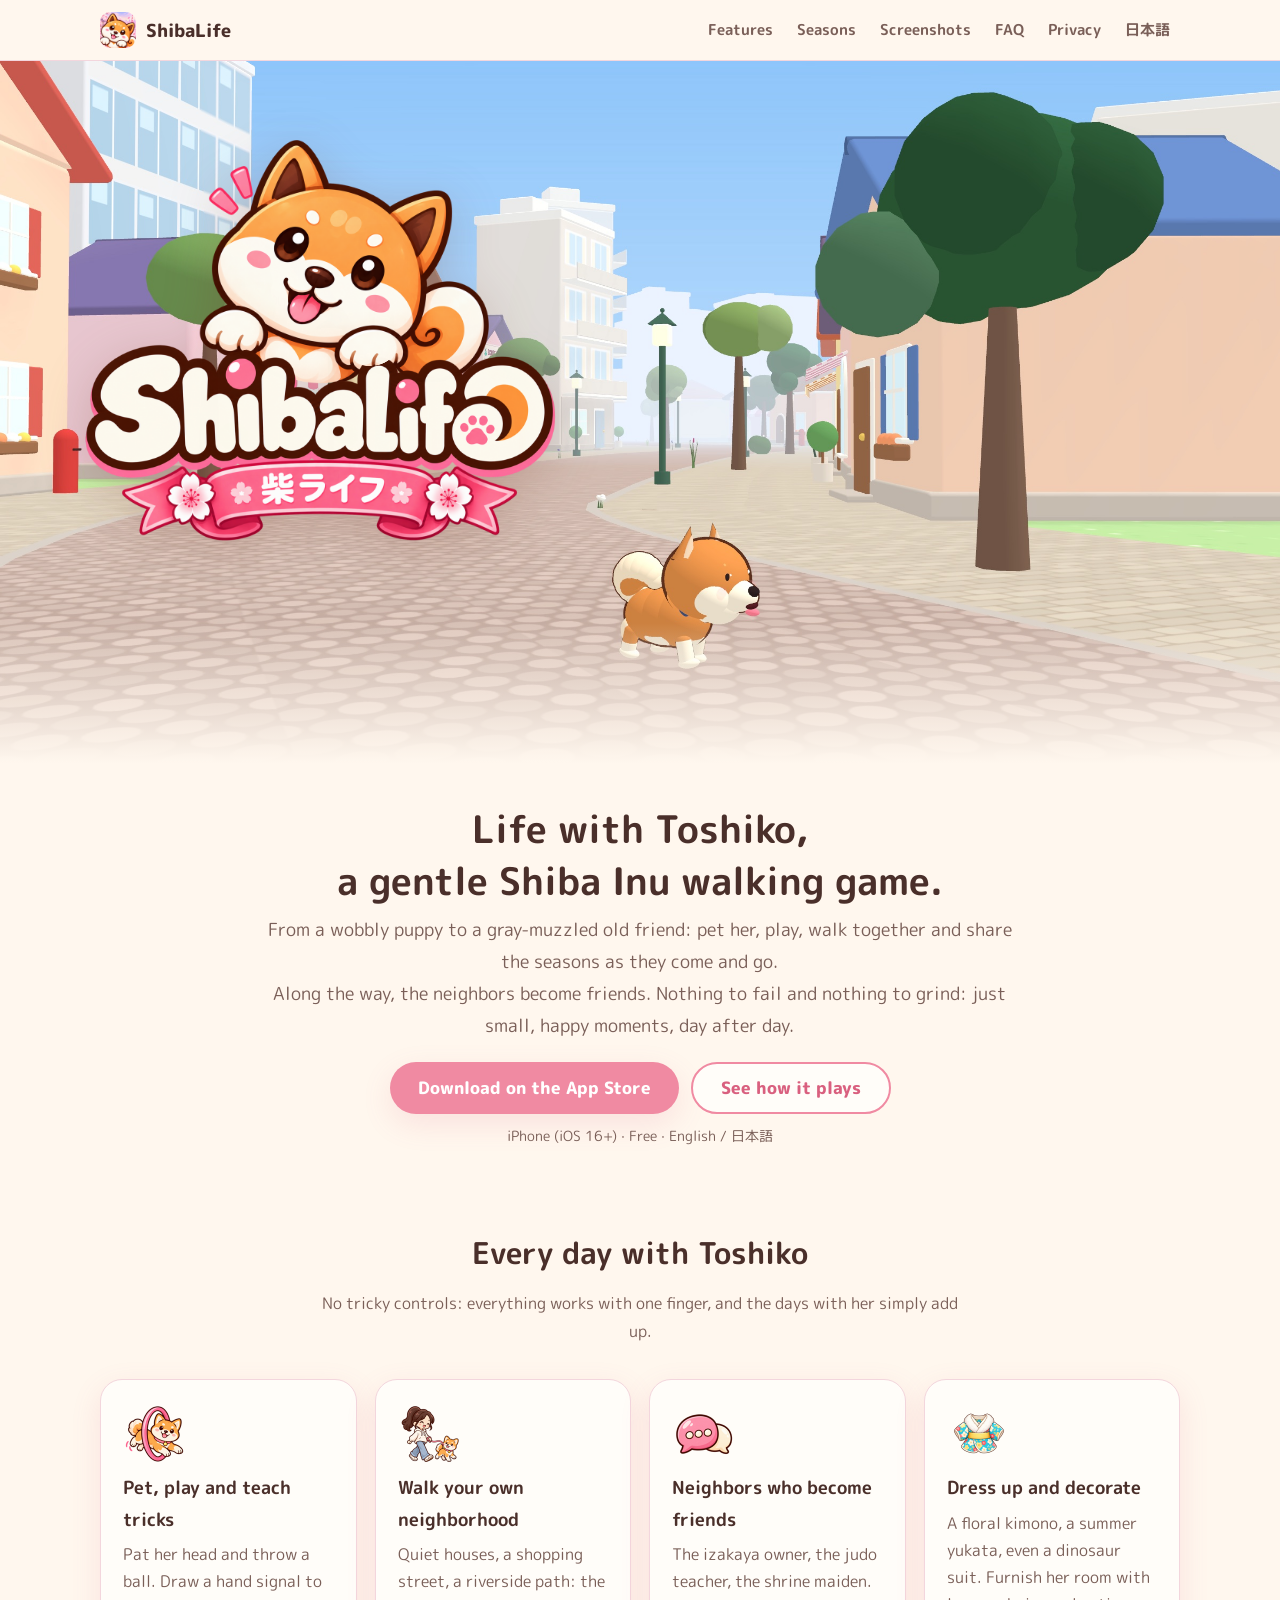
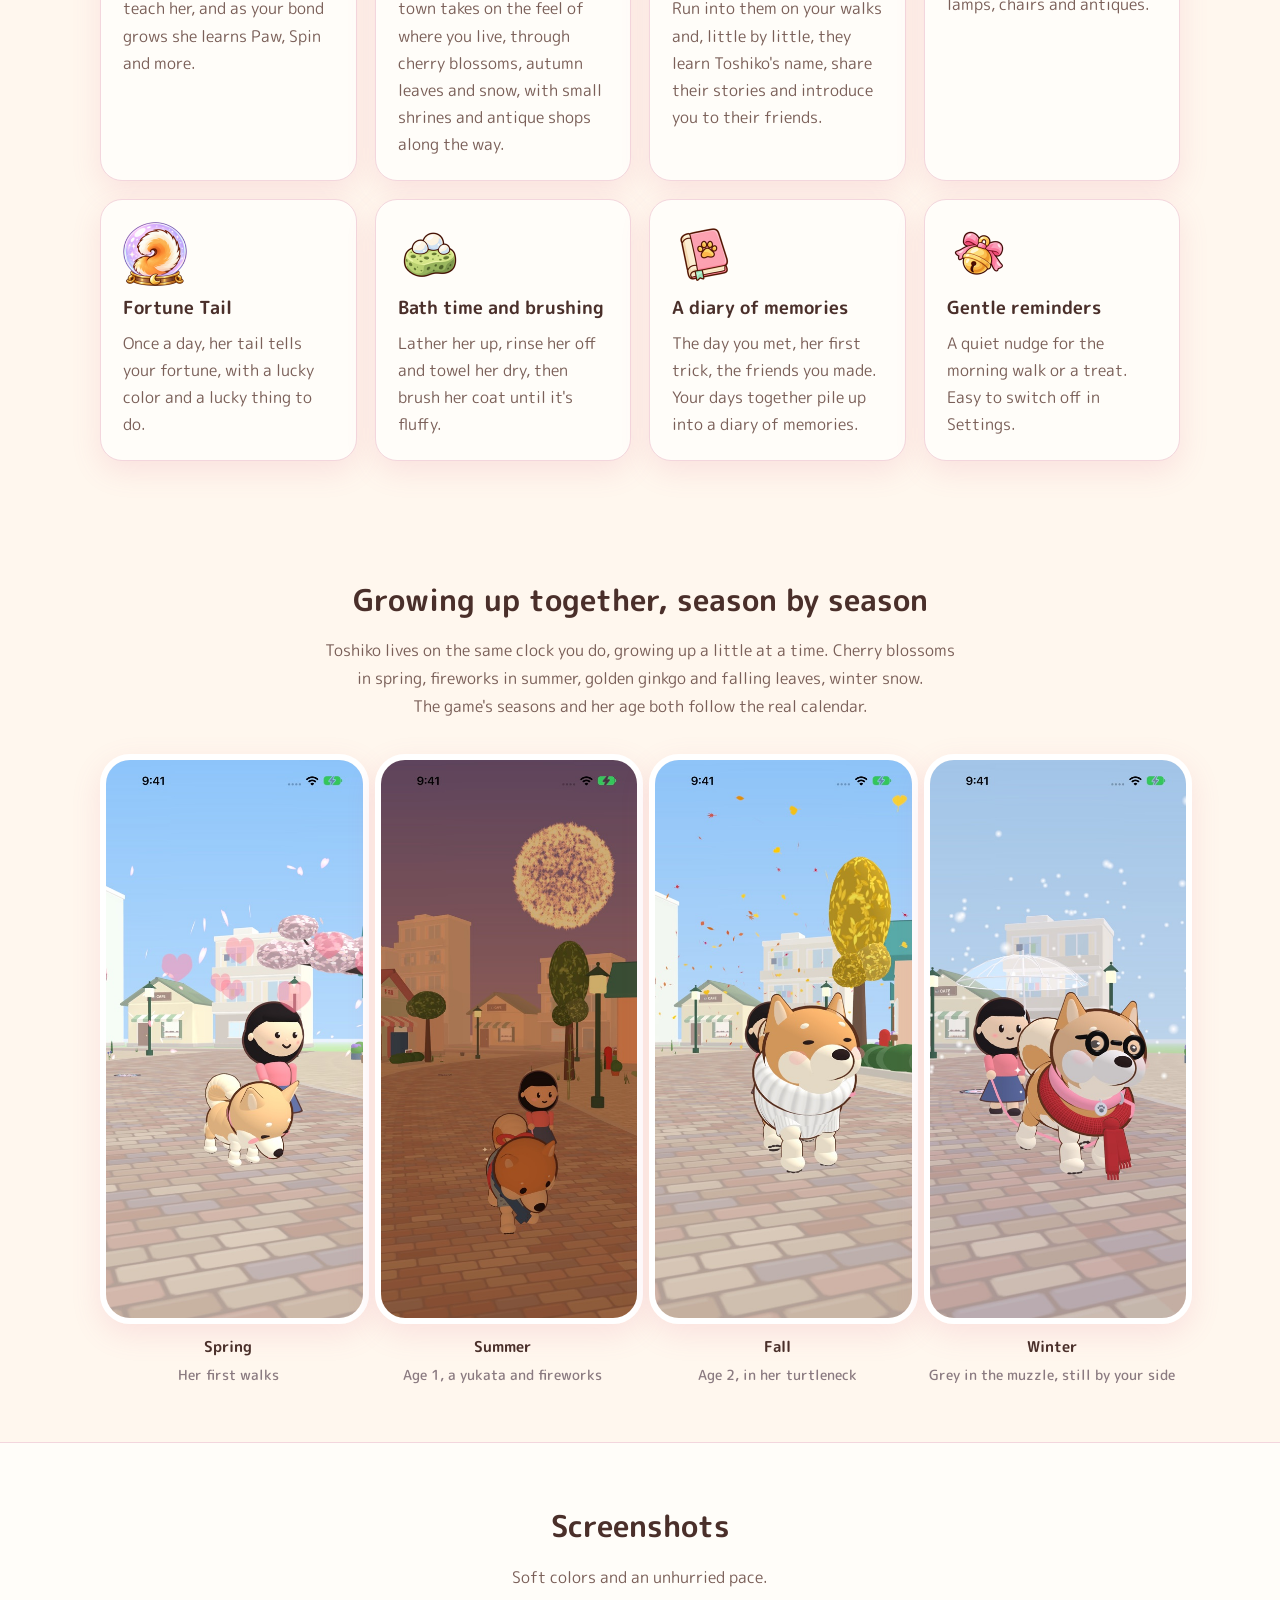
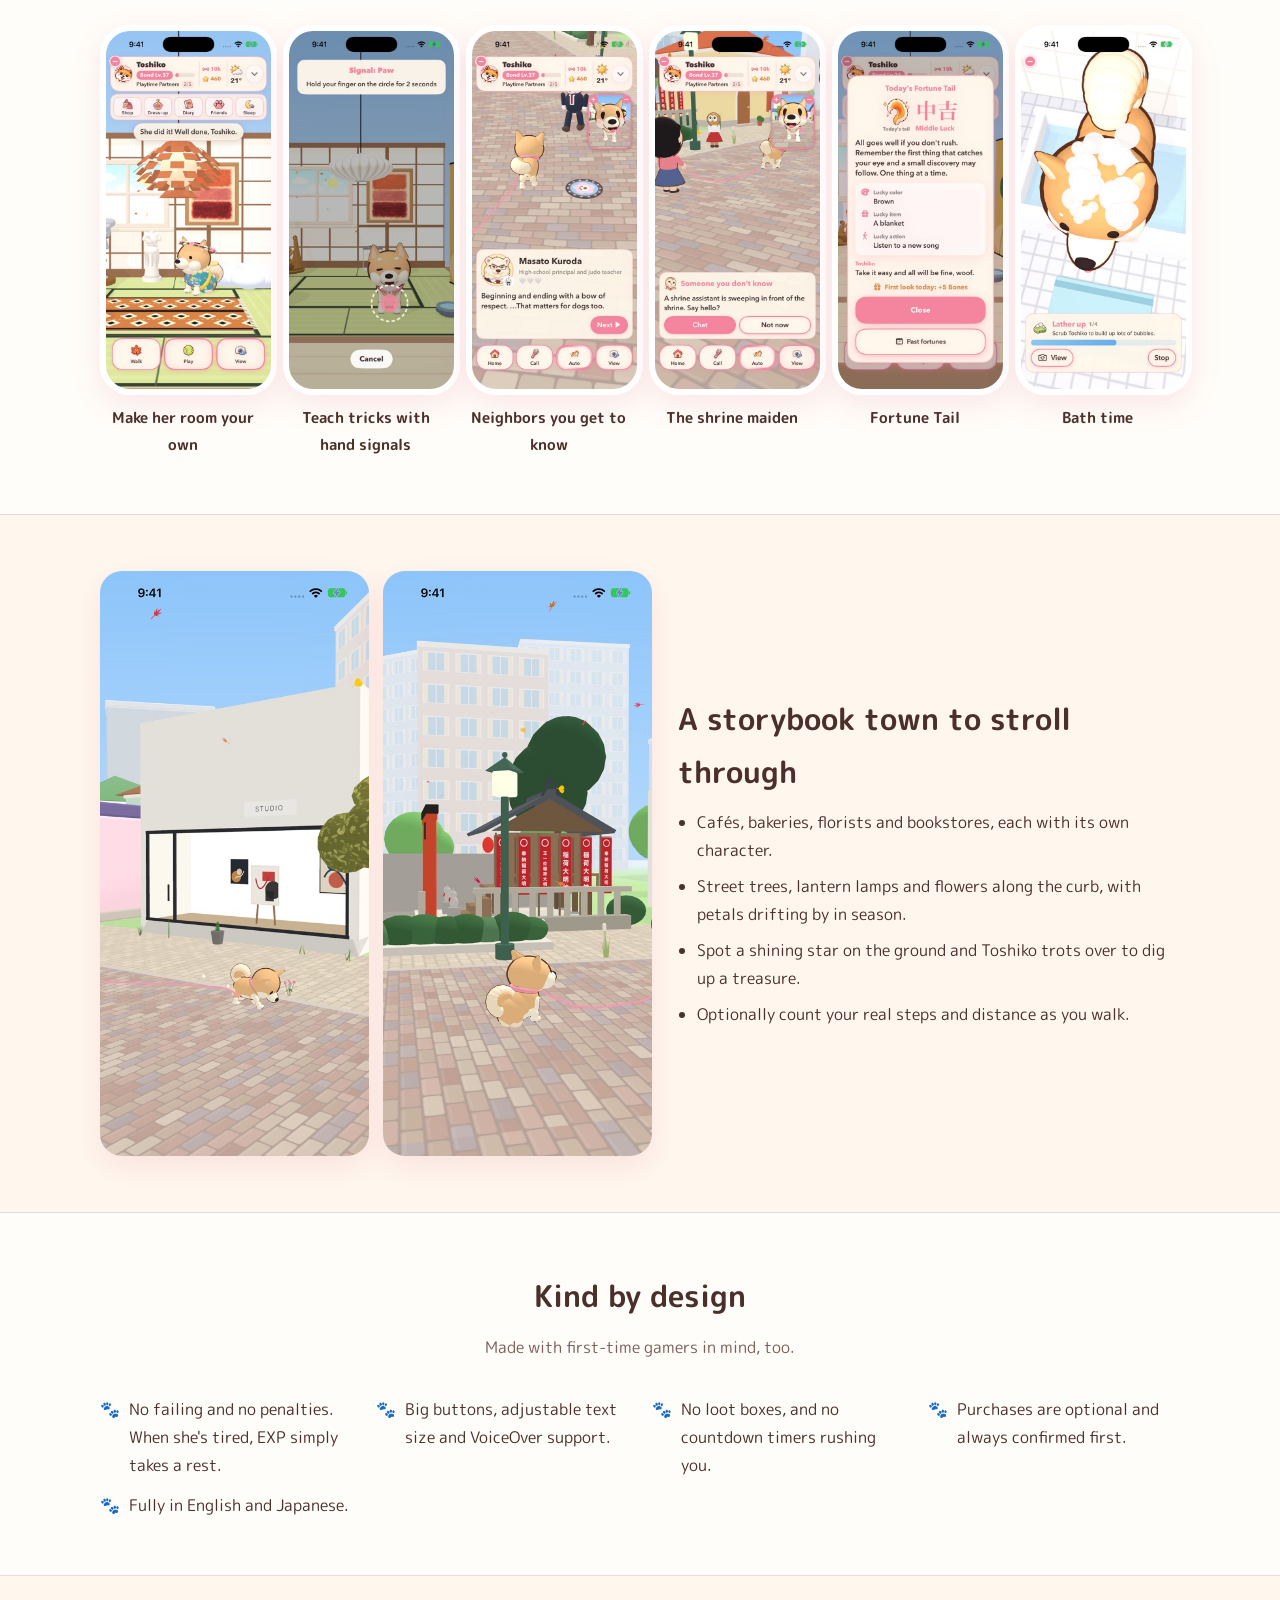
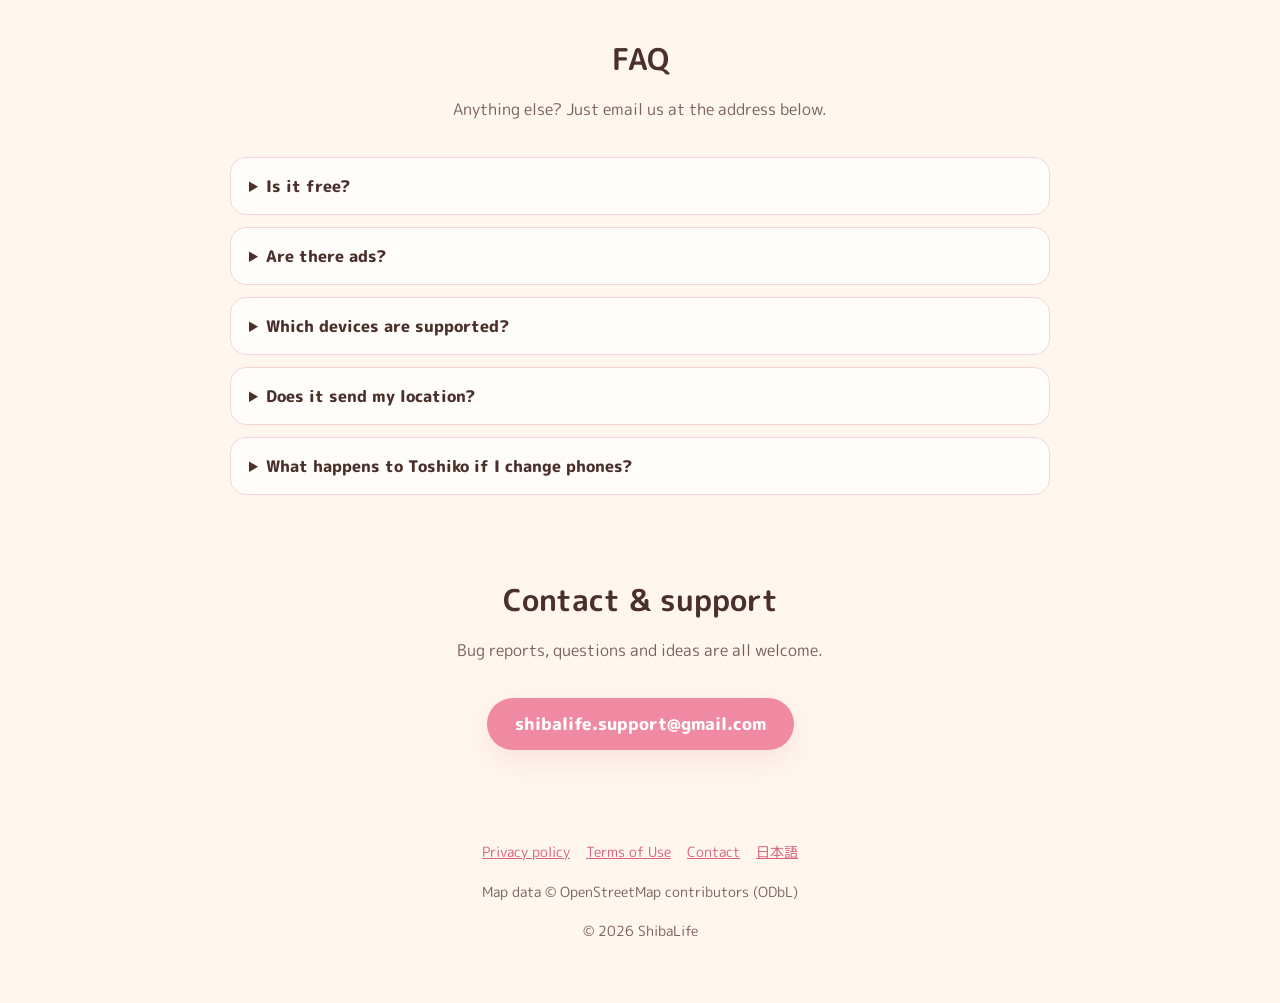
==== commit fb94bc89: "App Store is live: download buttons link to the listing (jp listing on the Japanese pages and invite" ====
--- a/en/index.html
+++ b/en/index.html
@@ -6,6 +6,7 @@
 <title>ShibaLife – a gentle dog-walking game with Toshiko the Shiba Inu (iPhone)</title>
 <meta name="description" content="ShibaLife is a cozy iPhone game about life with Toshiko, a red Shiba Inu. Watch her grow up through the seasons, make friends with the neighbors, and go for walks through a town that looks like your own. No failing, no penalties, and gentle for everyone.">
 <meta name="keywords" content="Shiba Inu game, dog game, dog walking game, cozy game, iPhone game, virtual pet, relaxing game, Tokyo, ShibaLife">
+<meta name="apple-itunes-app" content="app-id=6815152223">
 <link rel="canonical" href="https://shibalife.jp/en/">
 <link rel="alternate" hreflang="ja" href="https://shibalife.jp/">
 <link rel="alternate" hreflang="en" href="https://shibalife.jp/en/">
@@ -44,6 +45,7 @@
   "description": "A gentle game about life with Toshiko, a red Shiba Inu: watch her grow up through the seasons, make friends with the neighbors and walk through a town like your own.",
   "image": "https://shibalife.jp/img/og.jpg",
   "screenshot": ["https://shibalife.jp/img/s_en_room.jpg", "https://shibalife.jp/img/s_en_trick.jpg", "https://shibalife.jp/img/s_en_neighbor.jpg", "https://shibalife.jp/img/s_en_shrine.jpg", "https://shibalife.jp/img/s_en_fortune.jpg", "https://shibalife.jp/img/s_en_bath.jpg"],
+  "installUrl": "https://apps.apple.com/app/id6815152223",
   "offers": { "@type": "Offer", "price": "0", "priceCurrency": "JPY" },
   "url": "https://shibalife.jp/en/"
 }
@@ -93,9 +95,9 @@
     <div class="cta-band reveal">
       <div class="wrap">
         <h1>Life with Toshiko,<br>a gentle Shiba Inu walking game.</h1>
-        <p class="lead">From a wobbly puppy to a grey-muzzled old friend: pet her, play, walk together and share the seasons as they come and go.<br>Along the way, the neighbors become friends. Nothing to fail and nothing to grind: just small, happy moments, day after day.</p>
+        <p class="lead">From a wobbly puppy to a gray-muzzled old friend: pet her, play, walk together and share the seasons as they come and go.<br>Along the way, the neighbors become friends. Nothing to fail and nothing to grind: just small, happy moments, day after day.</p>
         <div class="btns">
-          <span class="btn" aria-disabled="true">Coming soon to the App Store</span>
+          <a class="btn" href="https://apps.apple.com/app/id6815152223">Download on the App Store</a>
           <a class="btn ghost" href="#features">See how it plays</a>
         </div>
         <p class="note">iPhone (iOS 16+) · Free · English / 日本語</p>
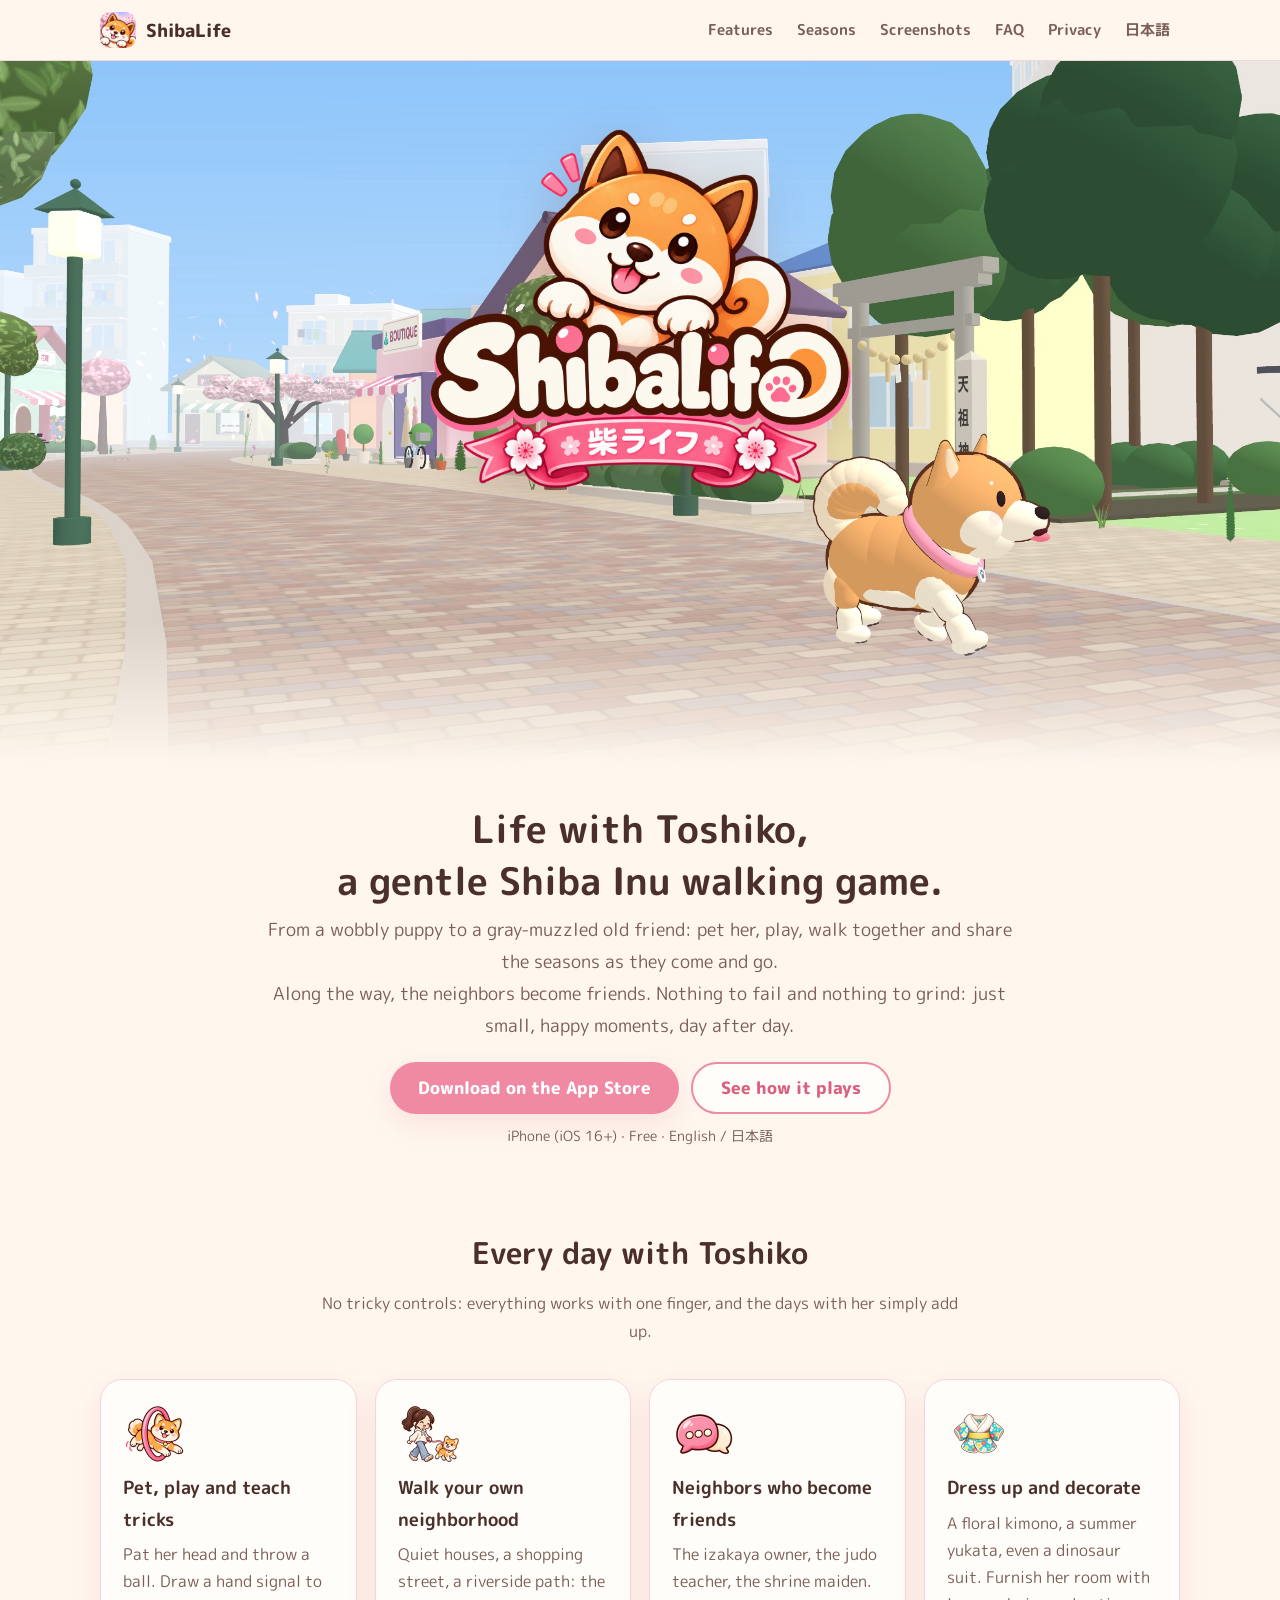
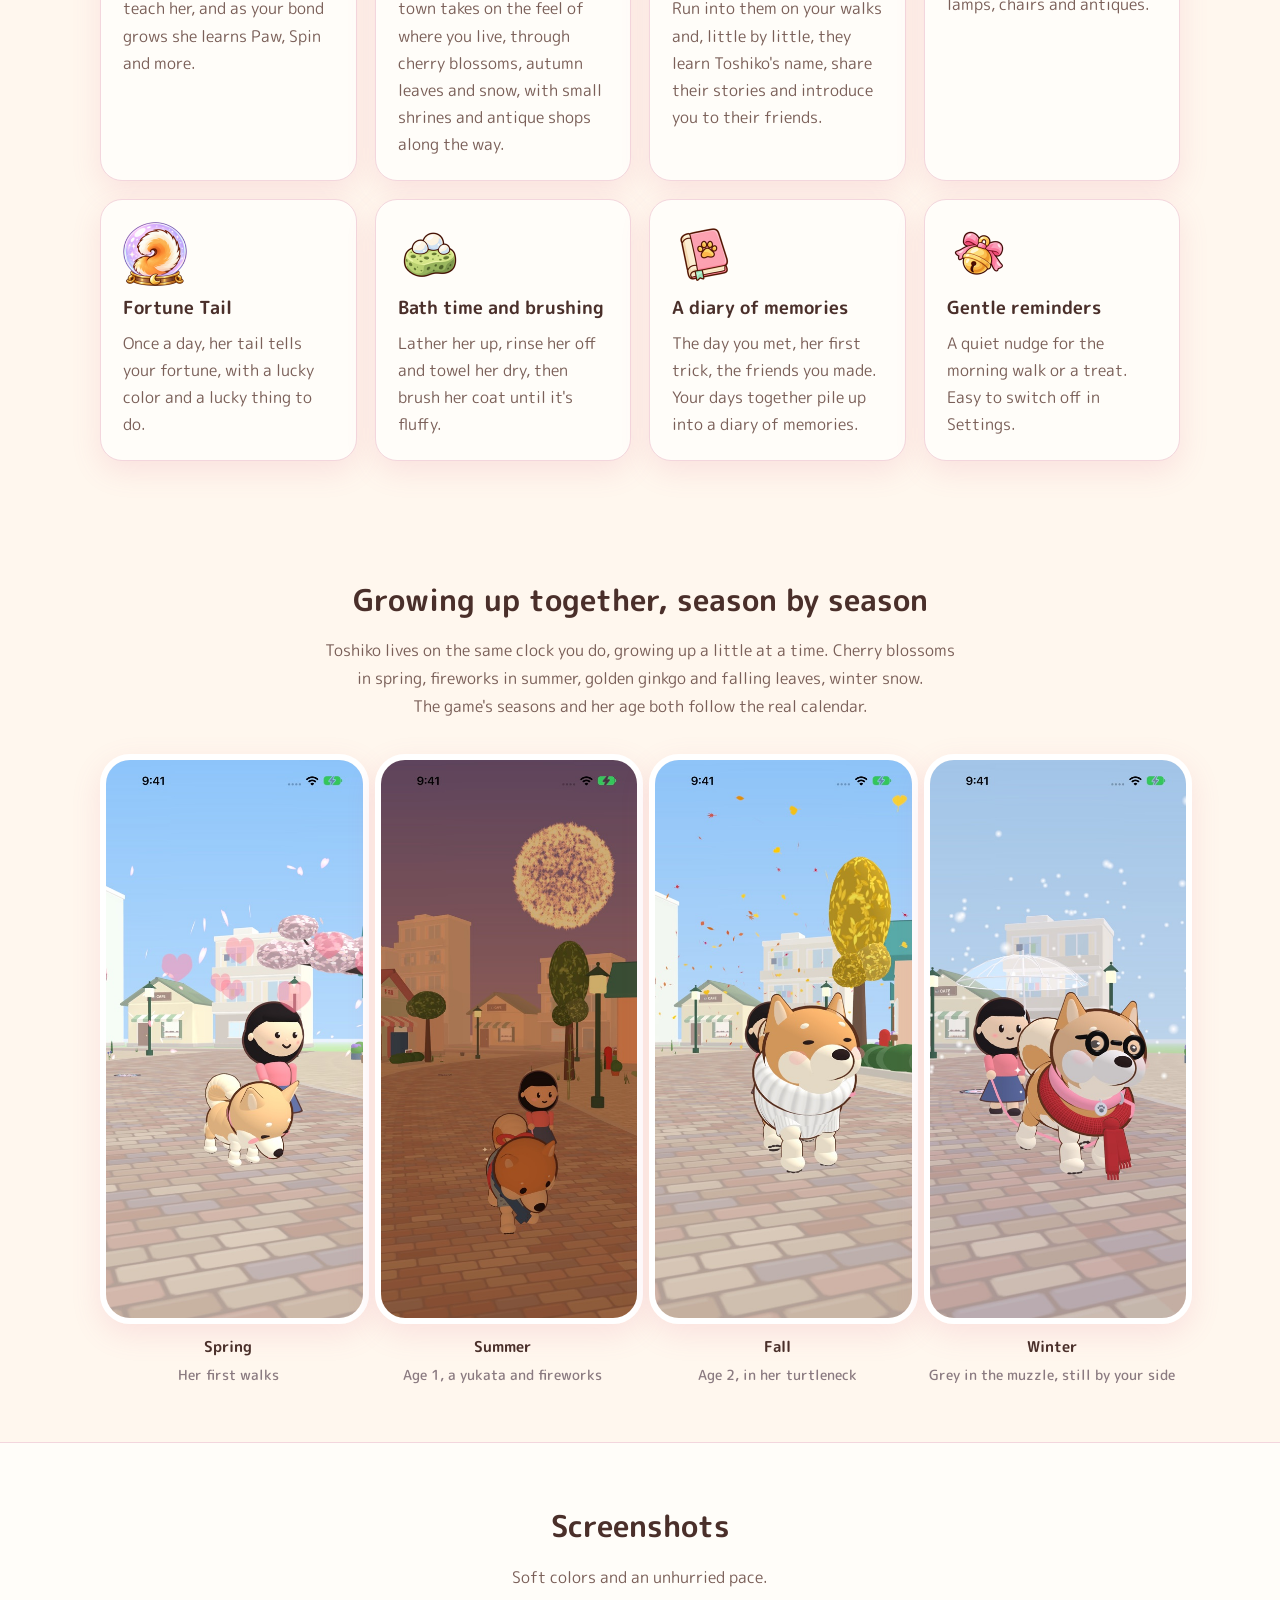
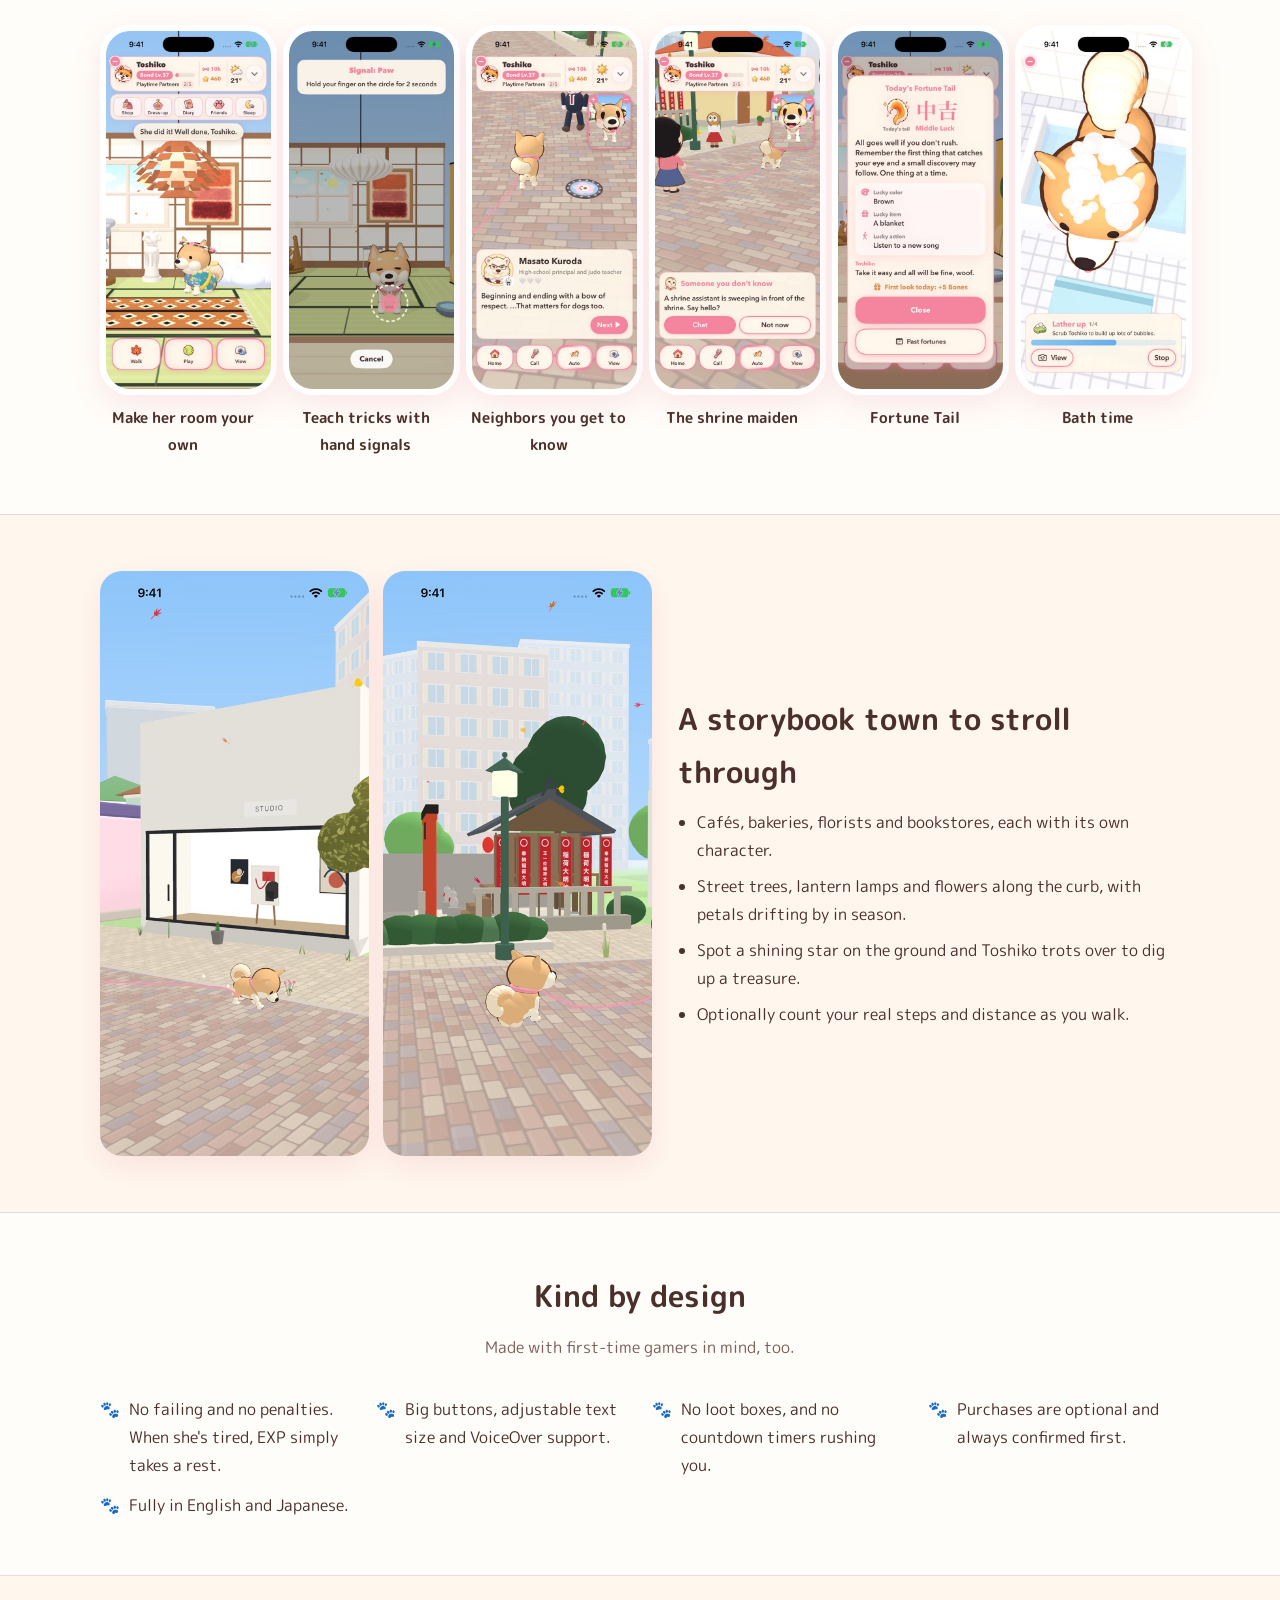
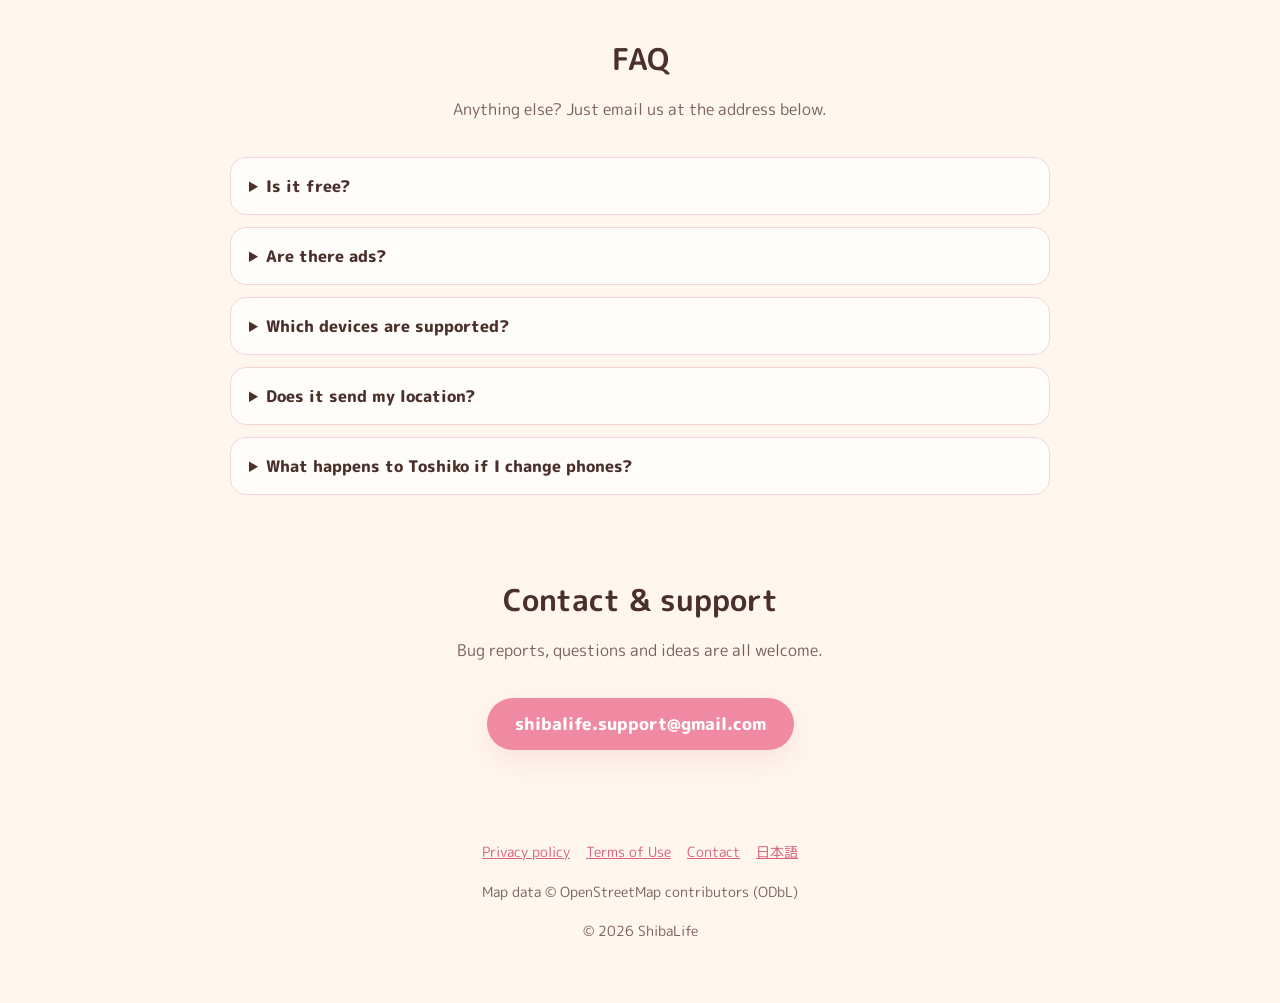
==== commit 66957f0e: "Desktop hero: new picture with the current Toshiko (grown, pink collar) on a spring street with a sh" ====
--- a/en/index.html
+++ b/en/index.html
@@ -81,7 +81,7 @@
 <main>
   <div class="hero">
     <div class="scene wide wide-only">
-      <img src="/img/hero_street.jpg" width="2400" height="1350" alt="Toshiko the red Shiba Inu out for a walk in ShibaLife's town" fetchpriority="high">
+      <img src="/img/hero_street.jpg" width="2400" height="1350" alt="Toshiko the red Shiba Inu out for a walk on a spring street, a little shrine's torii gate behind her" fetchpriority="high">
       <div class="lockup" aria-hidden="true">
         <img class="dog" src="/img/toshiko.png" width="800" height="800" alt="">
         <img class="paws" src="/img/toshiko.png" width="800" height="800" alt="">
--- a/style.css
+++ b/style.css
@@ -52,7 +52,7 @@
 /* A long soft fade from the picture into the cream section below */
 .hero .scene::after { content: ""; position: absolute; left: 0; right: 0; bottom: 0; height: 20%;
   background: linear-gradient(to bottom, rgba(255,247,238,0) 0%, rgba(255,247,238,.55) 55%, var(--cream) 100%); pointer-events: none; }
-.lockup { position: absolute; left: 25%; top: 7%; width: min(38vw, 560px); transform: translateX(-50%);
+.lockup { position: absolute; left: 50%; top: 6%; width: min(34vw, 520px); transform: translateX(-50%);
   filter: drop-shadow(0 10px 24px rgba(120, 60, 40, .22)); }
 .lockup img { display: block; width: 100%; height: auto; }
 .lockup .dog, .lockup .paws { width: 63%; margin: 0 auto -19.7% 22.5%; }
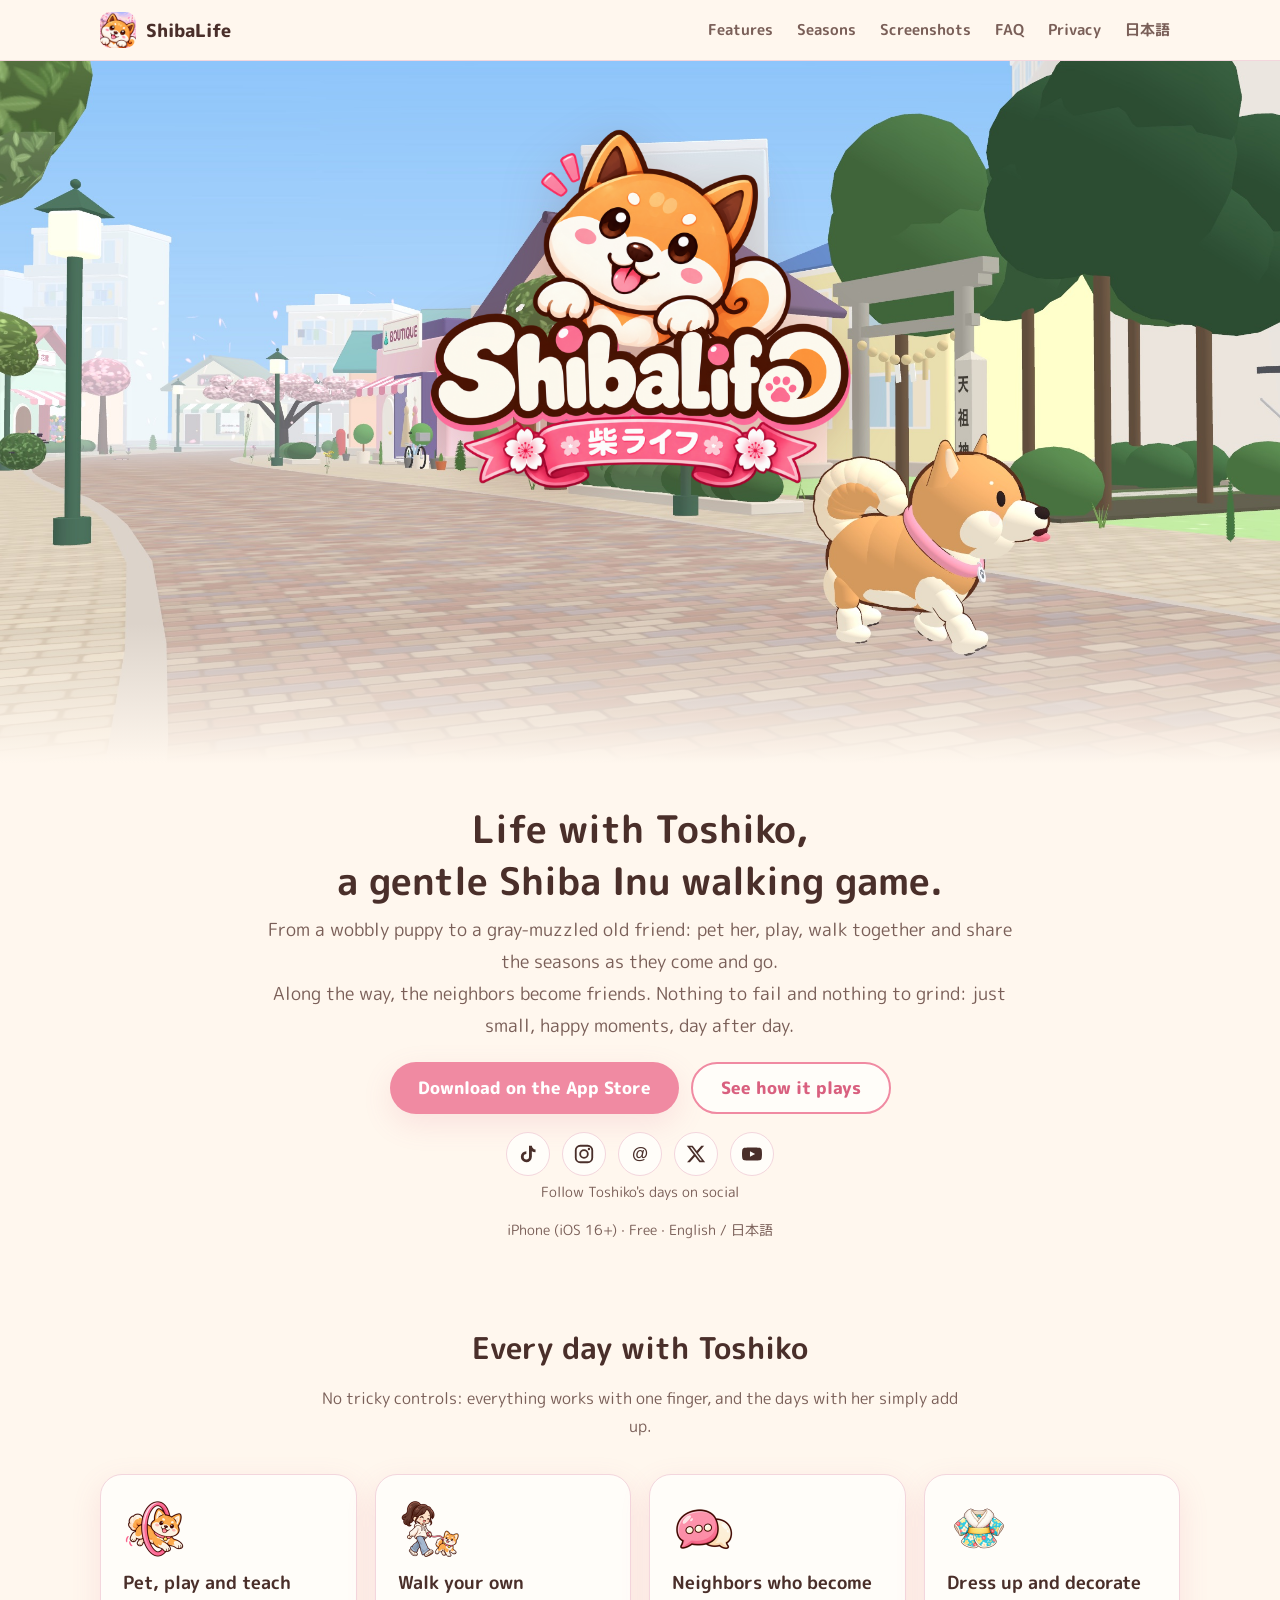
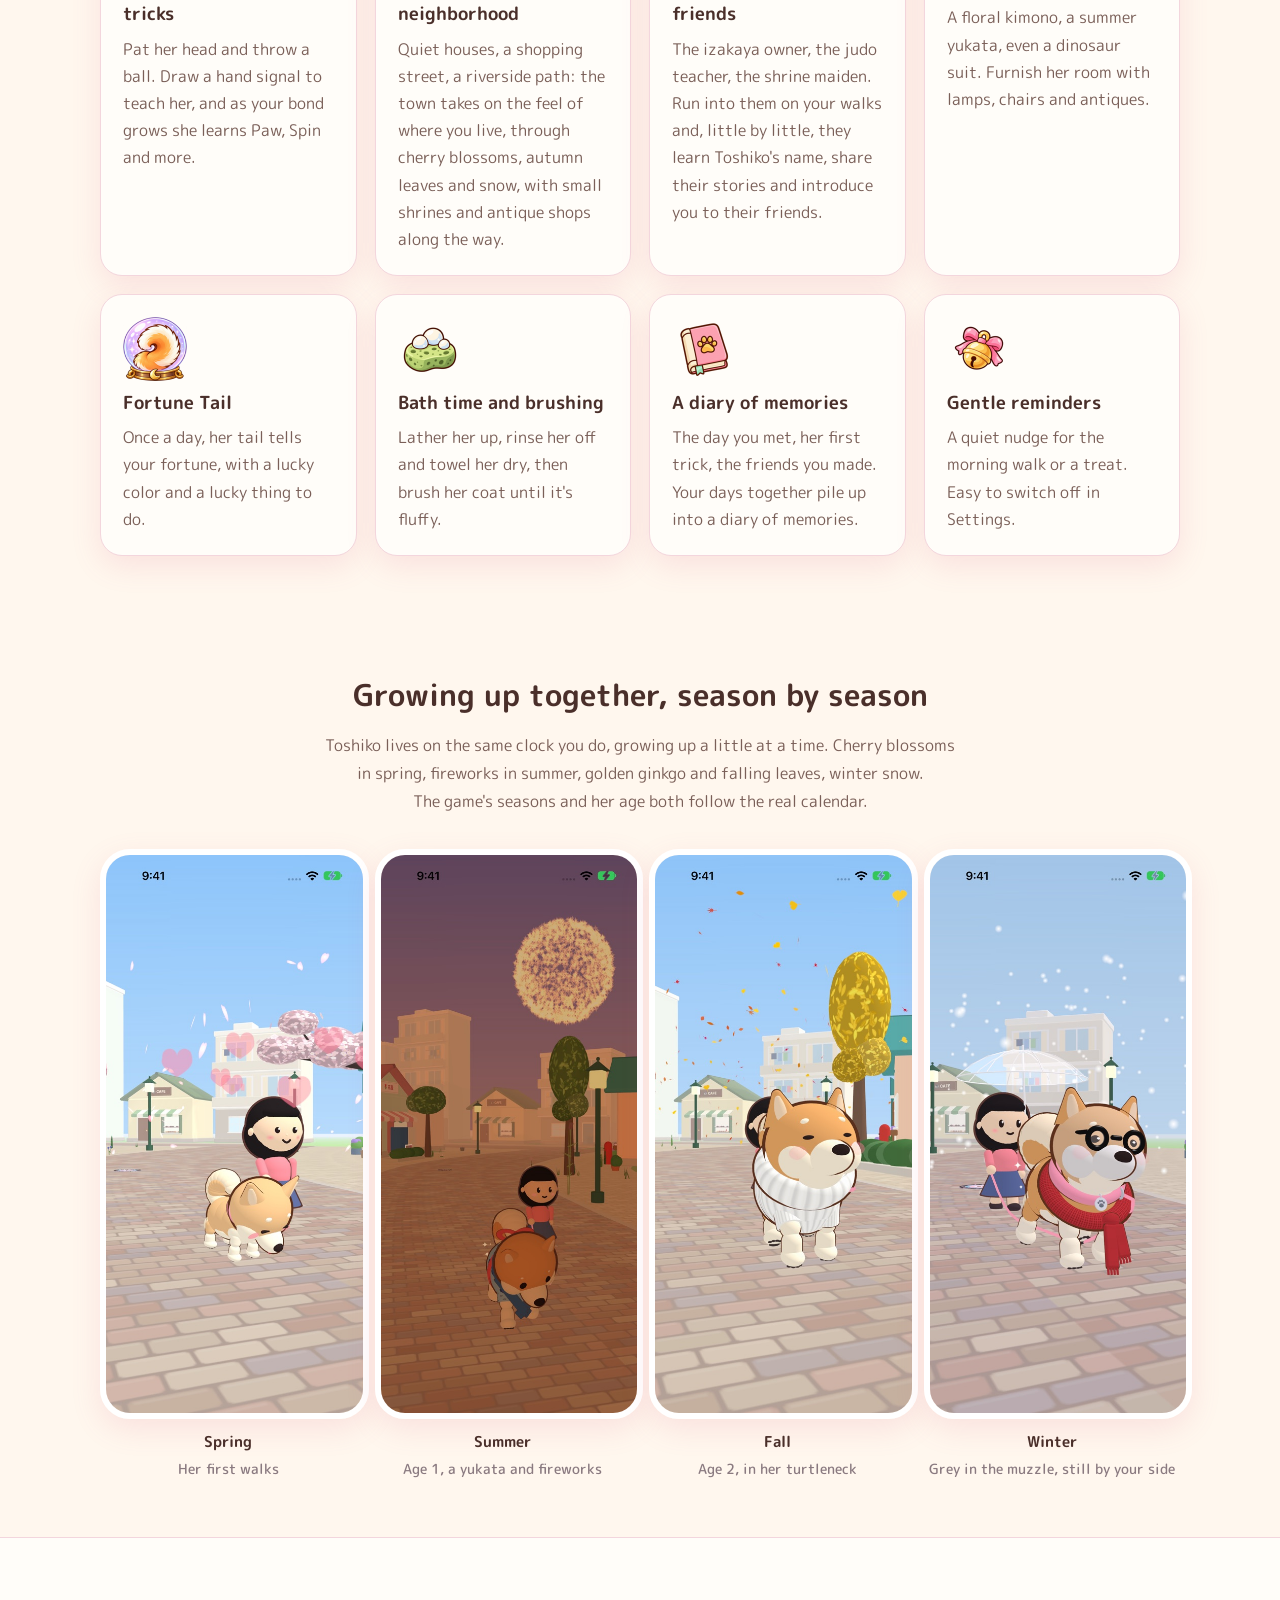
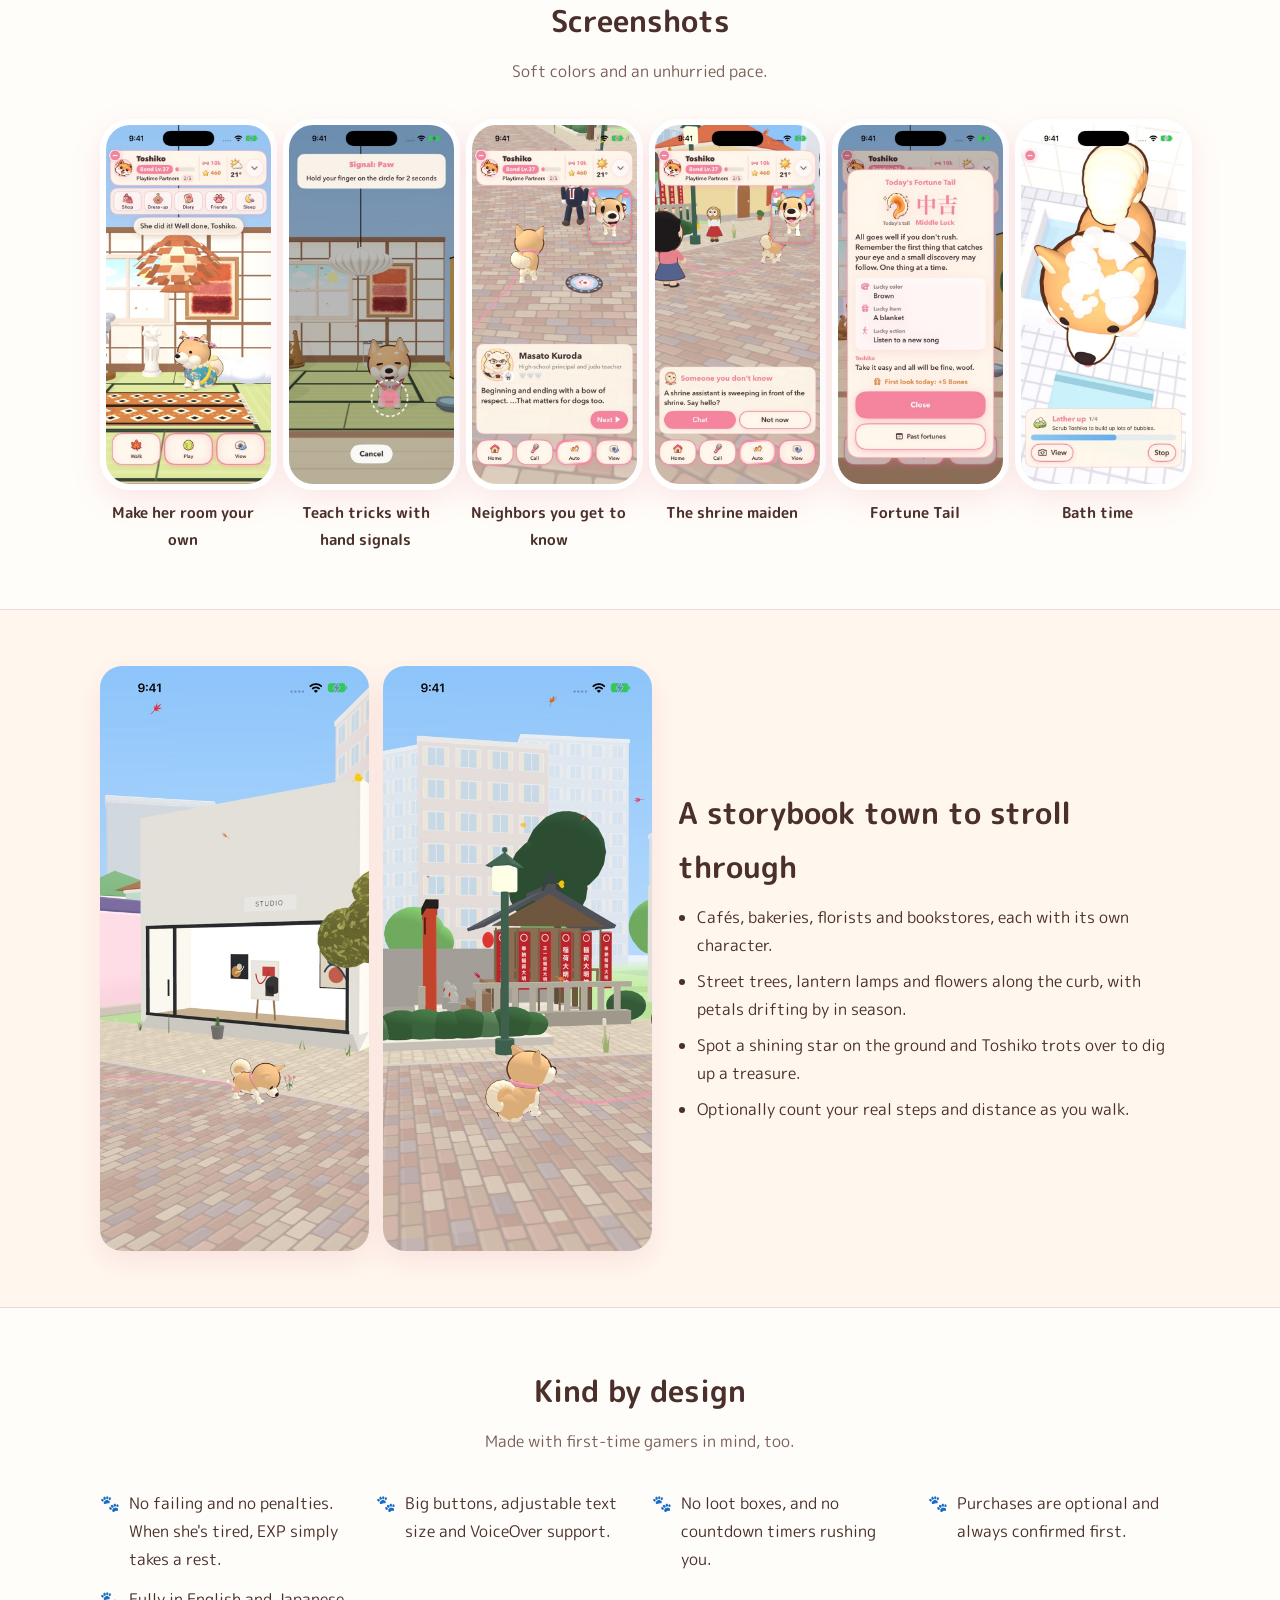
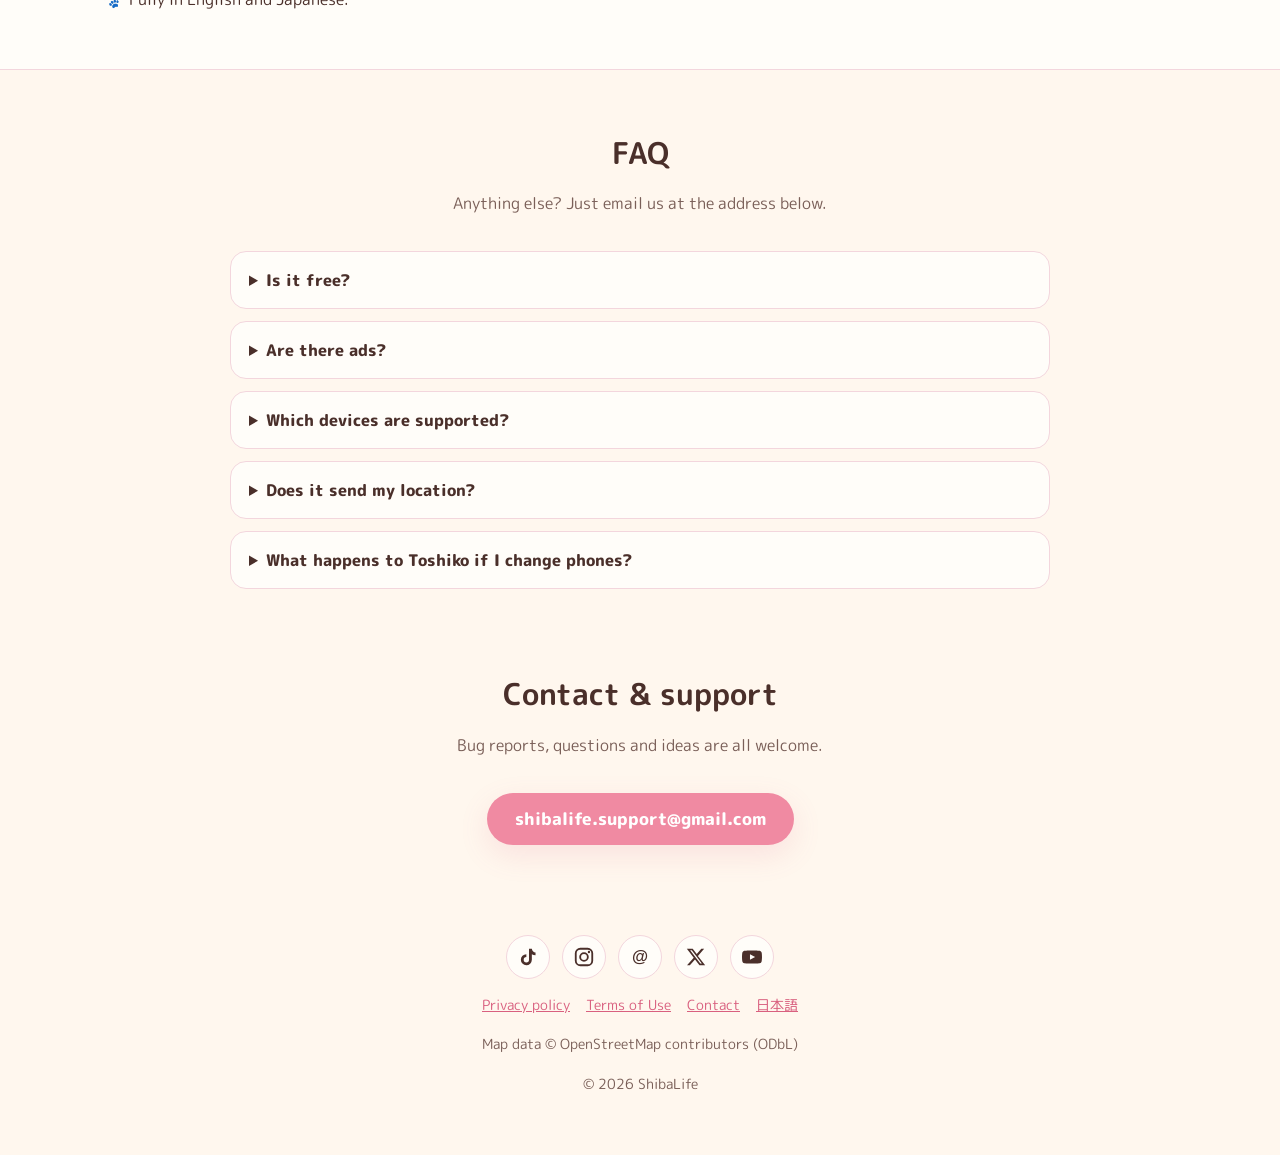
==== commit effcfc5c: "SEO and social: links to TikTok, Instagram, Threads (@shibalife_official), X (@shibalifeJPN) and You" ====
--- a/en/index.html
+++ b/en/index.html
@@ -3,10 +3,11 @@
 <head>
 <meta charset="utf-8">
 <meta name="viewport" content="width=device-width, initial-scale=1">
-<title>ShibaLife – a gentle dog-walking game with Toshiko the Shiba Inu (iPhone)</title>
-<meta name="description" content="ShibaLife is a cozy iPhone game about life with Toshiko, a red Shiba Inu. Watch her grow up through the seasons, make friends with the neighbors, and go for walks through a town that looks like your own. No failing, no penalties, and gentle for everyone.">
+<title>ShibaLife – a free, gentle dog-walking game with Toshiko the Shiba Inu (iPhone)</title>
+<meta name="description" content="ShibaLife is a free, cozy iPhone game about life with Toshiko, a red Shiba Inu. Watch her grow up through the seasons, make friends with the neighbors, and go for walks through a town that looks like your own. No failing, no penalties, and gentle for everyone.">
 <meta name="keywords" content="Shiba Inu game, dog game, dog walking game, cozy game, iPhone game, virtual pet, relaxing game, Tokyo, ShibaLife">
 <meta name="apple-itunes-app" content="app-id=6815152223">
+<meta name="robots" content="index, follow, max-image-preview:large">
 <link rel="canonical" href="https://shibalife.jp/en/">
 <link rel="alternate" hreflang="ja" href="https://shibalife.jp/">
 <link rel="alternate" hreflang="en" href="https://shibalife.jp/en/">
@@ -22,9 +23,11 @@
 <meta property="og:image" content="https://shibalife.jp/img/og.jpg">
 <meta property="og:image:width" content="1200">
 <meta property="og:image:height" content="630">
+<meta property="og:image:alt" content="ShibaLife: Toshiko the red Shiba Inu on a cherry-blossom street">
 <meta property="og:locale" content="en_US">
 <meta property="og:locale:alternate" content="ja_JP">
 <meta name="twitter:card" content="summary_large_image">
+<meta name="twitter:site" content="@shibalifeJPN">
 <meta name="twitter:title" content="ShibaLife">
 <meta name="twitter:description" content="A gentle dog-walking game with Toshiko the Shiba Inu (iPhone)">
 <meta name="twitter:image" content="https://shibalife.jp/img/og.jpg">
@@ -47,6 +50,10 @@
   "screenshot": ["https://shibalife.jp/img/s_en_room.jpg", "https://shibalife.jp/img/s_en_trick.jpg", "https://shibalife.jp/img/s_en_neighbor.jpg", "https://shibalife.jp/img/s_en_shrine.jpg", "https://shibalife.jp/img/s_en_fortune.jpg", "https://shibalife.jp/img/s_en_bath.jpg"],
   "installUrl": "https://apps.apple.com/app/id6815152223",
   "offers": { "@type": "Offer", "price": "0", "priceCurrency": "JPY" },
+  "datePublished": "2026-10-07",
+  "softwareVersion": "1.0",
+  "publisher": { "@id": "https://shibalife.jp/#org" },
+  "sameAs": ["https://apps.apple.com/app/id6815152223"],
   "url": "https://shibalife.jp/en/"
 }
 </script>
@@ -59,6 +66,30 @@
     {"@type": "Question", "name": "Are there ads?", "acceptedAnswer": {"@type": "Answer", "text": "The app may show ads, such as video, full-screen or banner ads, and the kinds of ads may change over time. Joining the SL Kennel Club turns them off. Purchases are always optional and always confirmed before you pay."}},
     {"@type": "Question", "name": "Which devices are supported?", "acceptedAnswer": {"@type": "Answer", "text": "iPhone X and later, running iOS 16.0 or later."}},
     {"@type": "Question", "name": "Does it send my location?", "acceptedAnswer": {"@type": "Answer", "text": "Your exact location never leaves your phone. Only a rough area, rounded to about 1 km, is used to look up the weather and what your neighborhood looks like."}}
+  ]
+}
+</script>
+<script type="application/ld+json">
+{
+  "@context": "https://schema.org",
+  "@graph": [
+    {
+      "@type": "Organization",
+      "@id": "https://shibalife.jp/#org",
+      "name": "ShibaLife 柴ライフ",
+      "url": "https://shibalife.jp/",
+      "logo": "https://shibalife.jp/img/apple-touch-icon.png",
+      "email": "shibalife.support@gmail.com",
+      "sameAs": ["https://www.tiktok.com/@shibalife_official", "https://www.instagram.com/shibalife_official/", "https://www.threads.net/@shibalife_official", "https://x.com/shibalifeJPN", "https://www.youtube.com/@ShibaLifeJP", "https://apps.apple.com/app/id6815152223"]
+    },
+    {
+      "@type": "WebSite",
+      "@id": "https://shibalife.jp/#site",
+      "url": "https://shibalife.jp/en/",
+      "name": "柴ライフ ShibaLife",
+      "inLanguage": "en",
+      "publisher": { "@id": "https://shibalife.jp/#org" }
+    }
   ]
 }
 </script>
@@ -81,7 +112,7 @@
 <main>
   <div class="hero">
     <div class="scene wide wide-only">
-      <img src="/img/hero_street.jpg" width="2400" height="1350" alt="Toshiko the red Shiba Inu out for a walk on a spring street, a little shrine's torii gate behind her" fetchpriority="high">
+      <img src="/img/hero_street.jpg" srcset="/img/hero_street_1200.jpg 1200w, /img/hero_street.jpg 2400w" sizes="100vw" width="2400" height="1350" alt="Toshiko the red Shiba Inu out for a walk on a spring street, a little shrine's torii gate behind her" fetchpriority="high">
       <div class="lockup" aria-hidden="true">
         <img class="dog" src="/img/toshiko.png" width="800" height="800" alt="">
         <img class="paws" src="/img/toshiko.png" width="800" height="800" alt="">
@@ -100,6 +131,8 @@
           <a class="btn" href="https://apps.apple.com/app/id6815152223">Download on the App Store</a>
           <a class="btn ghost" href="#features">See how it plays</a>
         </div>
+        <div class="social"><a href="https://www.tiktok.com/@shibalife_official" rel="me noopener" target="_blank" aria-label="Follow ShibaLife on TikTok" title="TikTok @shibalife_official"><svg viewBox="0 0 24 24" aria-hidden="true"><path d="M16.2 3c.3 2.3 1.7 3.9 4 4.1v3.1c-1.5 0-2.9-.4-4-1.2v6.1A6 6 0 1 1 10.2 9v3.1a2.9 2.9 0 1 0 2.9 2.9V3h3.1z"/></svg></a><a href="https://www.instagram.com/shibalife_official/" rel="me noopener" target="_blank" aria-label="Follow ShibaLife on Instagram" title="Instagram @shibalife_official"><svg viewBox="0 0 24 24" aria-hidden="true"><rect x="3" y="3" width="18" height="18" rx="5" fill="none" stroke="currentColor" stroke-width="2"/><circle cx="12" cy="12" r="4.2" fill="none" stroke="currentColor" stroke-width="2"/><circle cx="17.4" cy="6.6" r="1.3"/></svg></a><a href="https://www.threads.net/@shibalife_official" rel="me noopener" target="_blank" aria-label="Follow ShibaLife on Threads" title="Threads @shibalife_official"><svg viewBox="0 0 24 24" aria-hidden="true"><text x="12" y="17.5" text-anchor="middle" font-size="18" font-weight="700" font-family="Arial, sans-serif">@</text></svg></a><a href="https://x.com/shibalifeJPN" rel="me noopener" target="_blank" aria-label="Follow ShibaLife on X" title="X @shibalifeJPN"><svg viewBox="0 0 24 24" aria-hidden="true"><path d="M17.8 3h3.1l-6.8 7.8L22 21h-6.2l-4.9-6.4L5.3 21H2.2l7.3-8.3L2 3h6.4l4.4 5.8L17.8 3zm-1.1 16.2h1.7L7.4 4.7H5.6l11.1 14.5z"/></svg></a><a href="https://www.youtube.com/@ShibaLifeJP" rel="me noopener" target="_blank" aria-label="Follow ShibaLife on YouTube" title="YouTube @ShibaLifeJP"><svg viewBox="0 0 24 24" aria-hidden="true"><path d="M22.5 7.2a2.8 2.8 0 0 0-2-2C18.8 4.8 12 4.8 12 4.8s-6.8 0-8.5.4a2.8 2.8 0 0 0-2 2C1.1 8.9 1.1 12 1.1 12s0 3.1.4 4.8a2.8 2.8 0 0 0 2 2c1.7.4 8.5.4 8.5.4s6.8 0 8.5-.4a2.8 2.8 0 0 0 2-2c.4-1.7.4-4.8.4-4.8s0-3.1-.4-4.8zM9.8 15.1V8.9l5.6 3.1-5.6 3.1z"/></svg></a></div>
+        <p class="note follow">Follow Toshiko's days on social</p>
         <p class="note">iPhone (iOS 16+) · Free · English / 日本語</p>
       </div>
     </div>
@@ -205,6 +238,7 @@
 
 <footer>
   <div class="wrap">
+    <div class="social small"><a href="https://www.tiktok.com/@shibalife_official" rel="me noopener" target="_blank" aria-label="Follow ShibaLife on TikTok" title="TikTok @shibalife_official"><svg viewBox="0 0 24 24" aria-hidden="true"><path d="M16.2 3c.3 2.3 1.7 3.9 4 4.1v3.1c-1.5 0-2.9-.4-4-1.2v6.1A6 6 0 1 1 10.2 9v3.1a2.9 2.9 0 1 0 2.9 2.9V3h3.1z"/></svg></a><a href="https://www.instagram.com/shibalife_official/" rel="me noopener" target="_blank" aria-label="Follow ShibaLife on Instagram" title="Instagram @shibalife_official"><svg viewBox="0 0 24 24" aria-hidden="true"><rect x="3" y="3" width="18" height="18" rx="5" fill="none" stroke="currentColor" stroke-width="2"/><circle cx="12" cy="12" r="4.2" fill="none" stroke="currentColor" stroke-width="2"/><circle cx="17.4" cy="6.6" r="1.3"/></svg></a><a href="https://www.threads.net/@shibalife_official" rel="me noopener" target="_blank" aria-label="Follow ShibaLife on Threads" title="Threads @shibalife_official"><svg viewBox="0 0 24 24" aria-hidden="true"><text x="12" y="17.5" text-anchor="middle" font-size="18" font-weight="700" font-family="Arial, sans-serif">@</text></svg></a><a href="https://x.com/shibalifeJPN" rel="me noopener" target="_blank" aria-label="Follow ShibaLife on X" title="X @shibalifeJPN"><svg viewBox="0 0 24 24" aria-hidden="true"><path d="M17.8 3h3.1l-6.8 7.8L22 21h-6.2l-4.9-6.4L5.3 21H2.2l7.3-8.3L2 3h6.4l4.4 5.8L17.8 3zm-1.1 16.2h1.7L7.4 4.7H5.6l11.1 14.5z"/></svg></a><a href="https://www.youtube.com/@ShibaLifeJP" rel="me noopener" target="_blank" aria-label="Follow ShibaLife on YouTube" title="YouTube @ShibaLifeJP"><svg viewBox="0 0 24 24" aria-hidden="true"><path d="M22.5 7.2a2.8 2.8 0 0 0-2-2C18.8 4.8 12 4.8 12 4.8s-6.8 0-8.5.4a2.8 2.8 0 0 0-2 2C1.1 8.9 1.1 12 1.1 12s0 3.1.4 4.8a2.8 2.8 0 0 0 2 2c1.7.4 8.5.4 8.5.4s6.8 0 8.5-.4a2.8 2.8 0 0 0 2-2c.4-1.7.4-4.8.4-4.8s0-3.1-.4-4.8zM9.8 15.1V8.9l5.6 3.1-5.6 3.1z"/></svg></a></div>
     <nav><a href="/privacy.html#en">Privacy policy</a><a href="/terms.html#en">Terms of Use</a><a href="mailto:shibalife.support@gmail.com">Contact</a><a href="/" hreflang="ja" lang="ja">日本語</a></nav>
     <p>Map data © OpenStreetMap contributors (ODbL)</p>
     <p>© 2026 ShibaLife</p>
--- a/style.css
+++ b/style.css
@@ -137,3 +137,12 @@
 
 footer { padding: 34px 0 44px; text-align: center; color: var(--ink-soft); font-size: .9rem; }
 footer nav { display: flex; gap: 16px; justify-content: center; flex-wrap: wrap; margin-bottom: 10px; }
+
+/* Social links (TikTok, Instagram, Threads) */
+.social { display: flex; gap: 12px; justify-content: center; margin: 18px 0 4px; }
+.social a { width: 44px; height: 44px; border-radius: 50%; display: inline-flex; align-items: center; justify-content: center;
+  background: var(--paper); border: 1.5px solid var(--line); color: var(--ink); transition: transform .15s ease, border-color .15s ease; }
+.social a:hover { transform: translateY(-2px); border-color: var(--pink); color: var(--pink-deep); }
+.social svg { width: 22px; height: 22px; fill: currentColor; }
+.social.small { margin: 0 0 14px; }
+.note.follow { margin-top: 4px; }
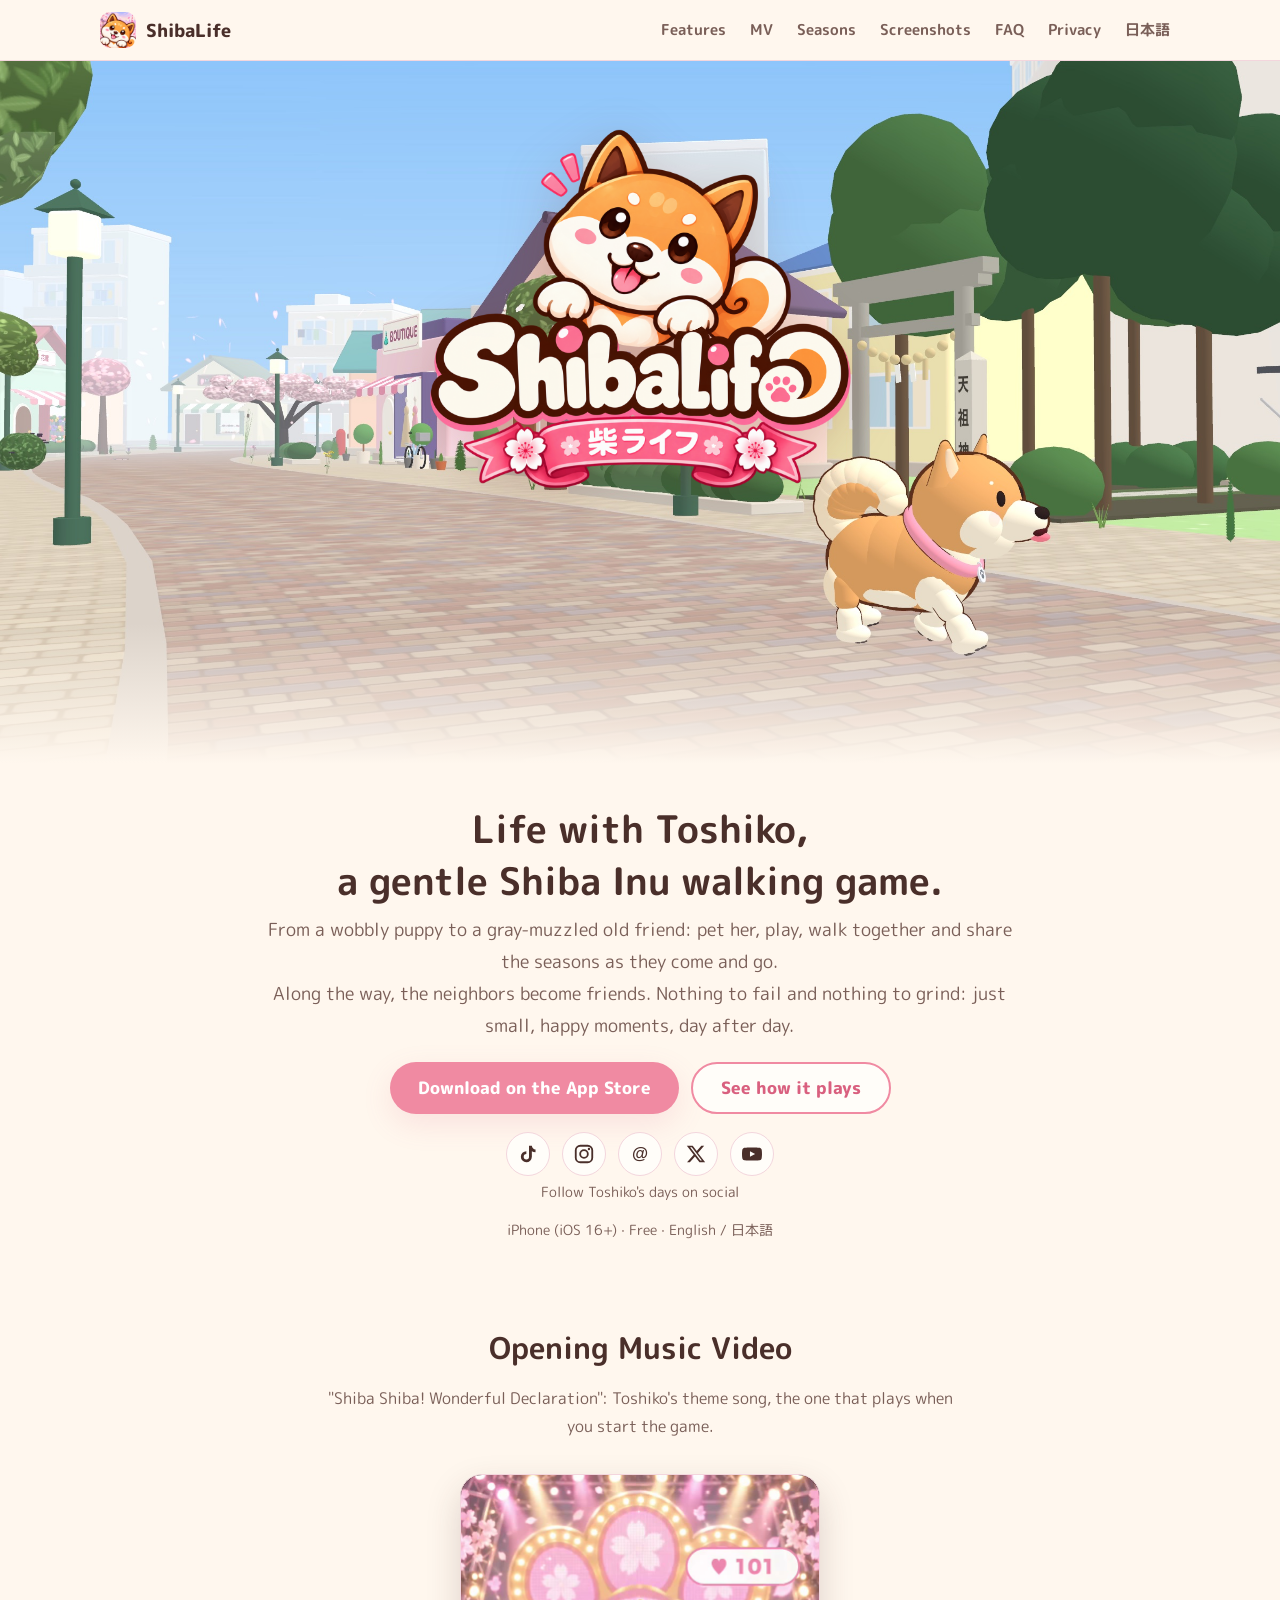
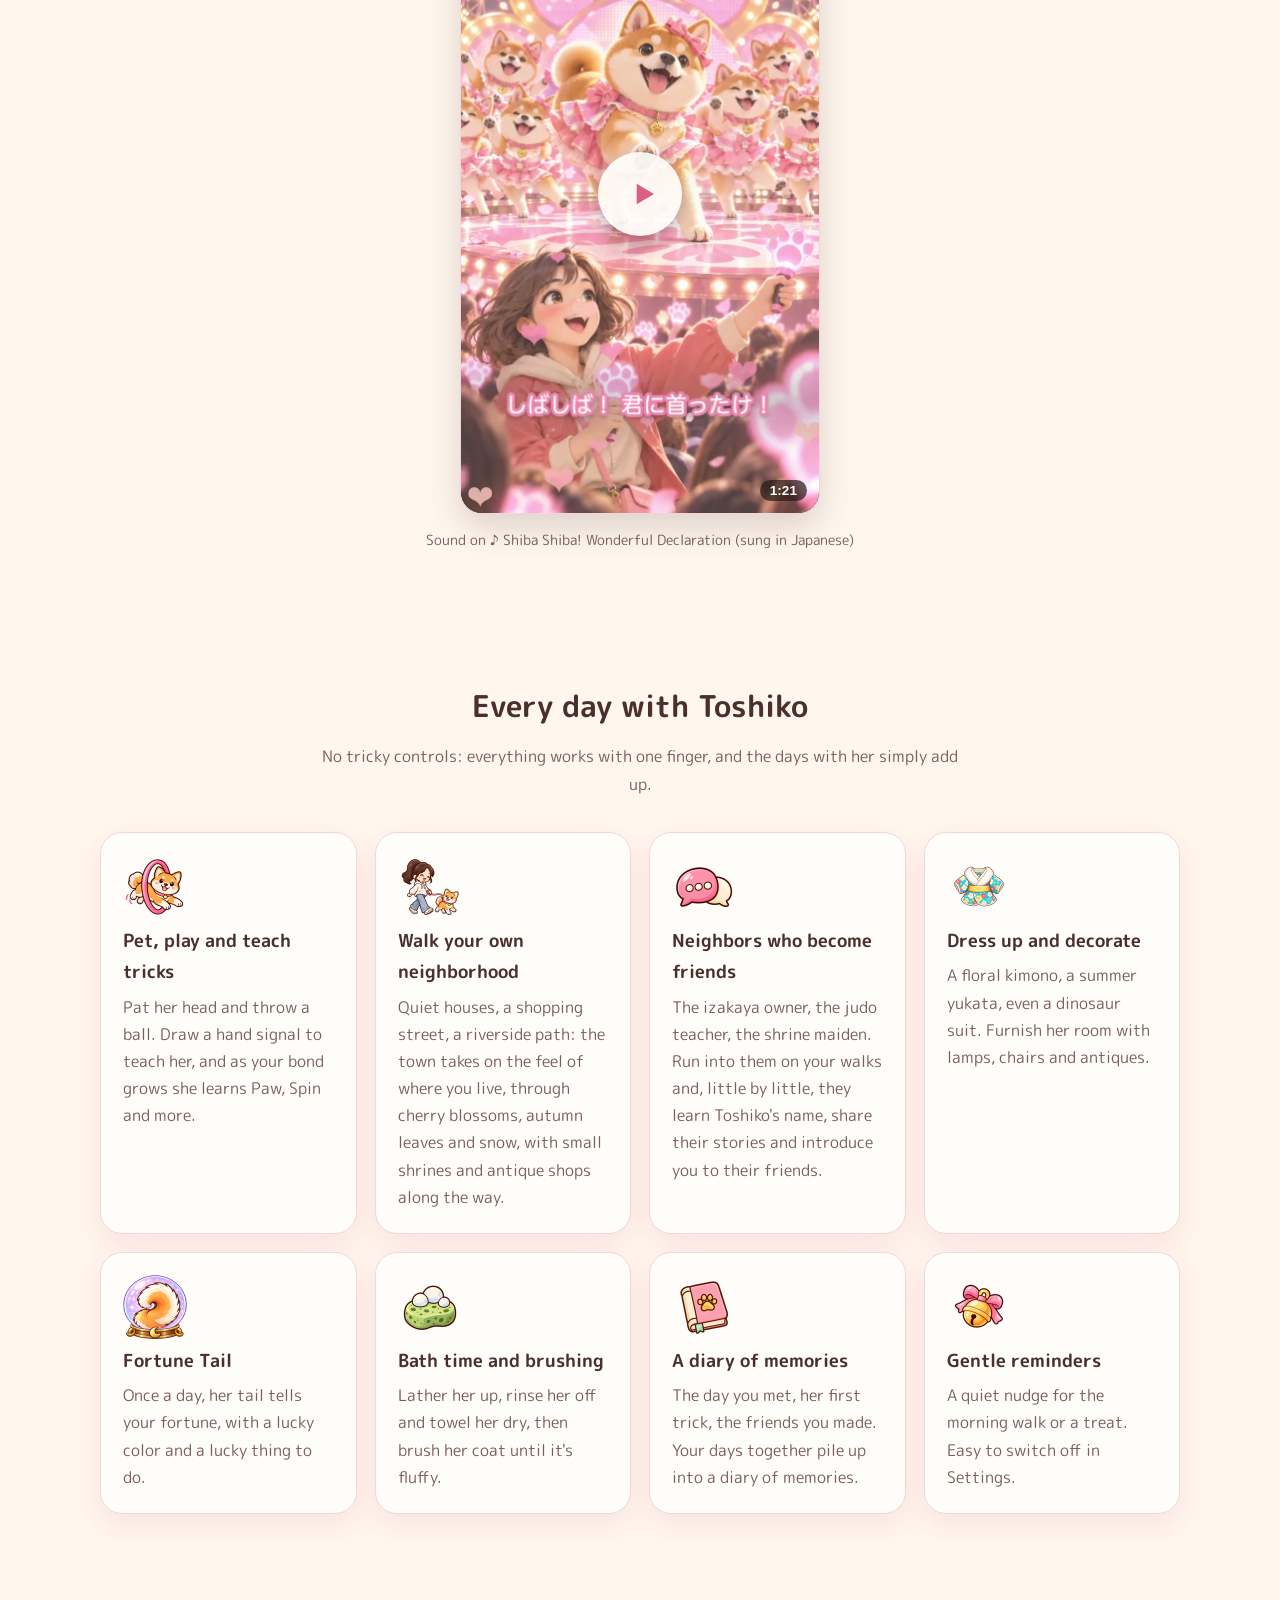
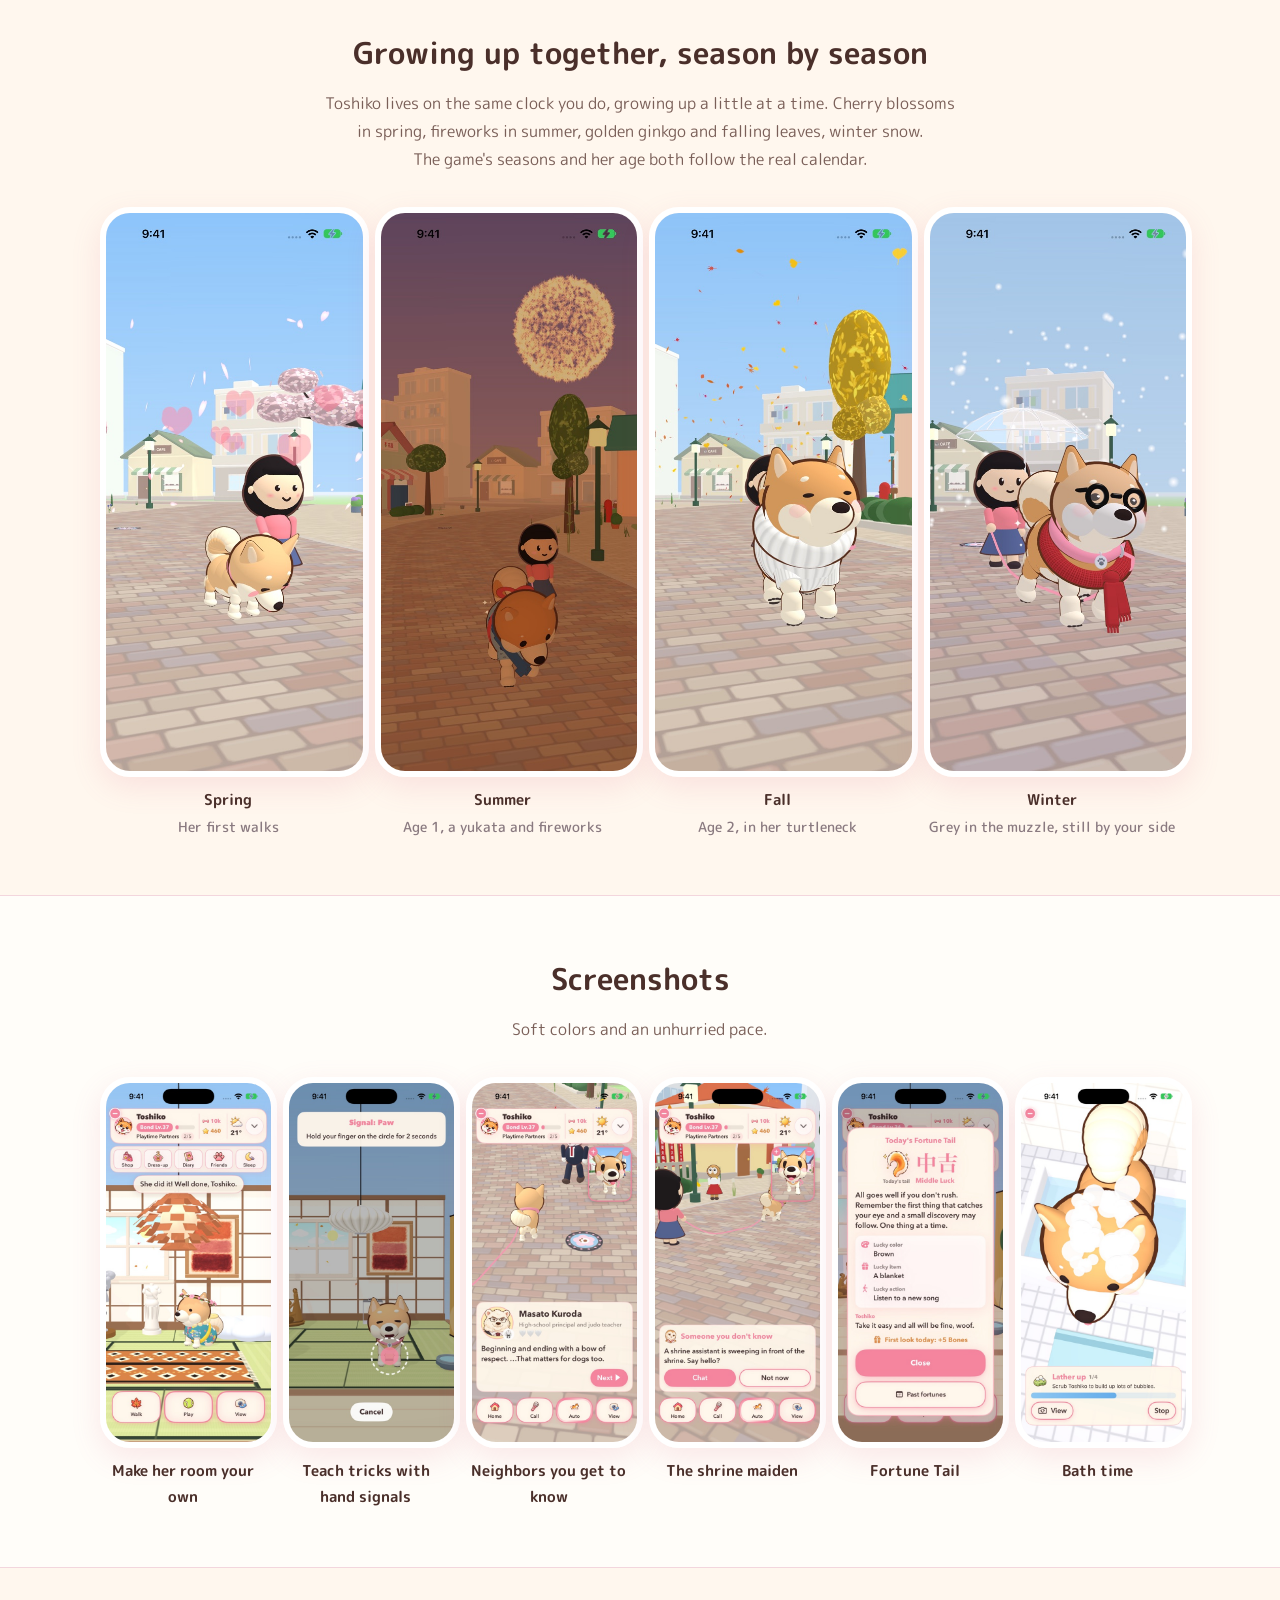
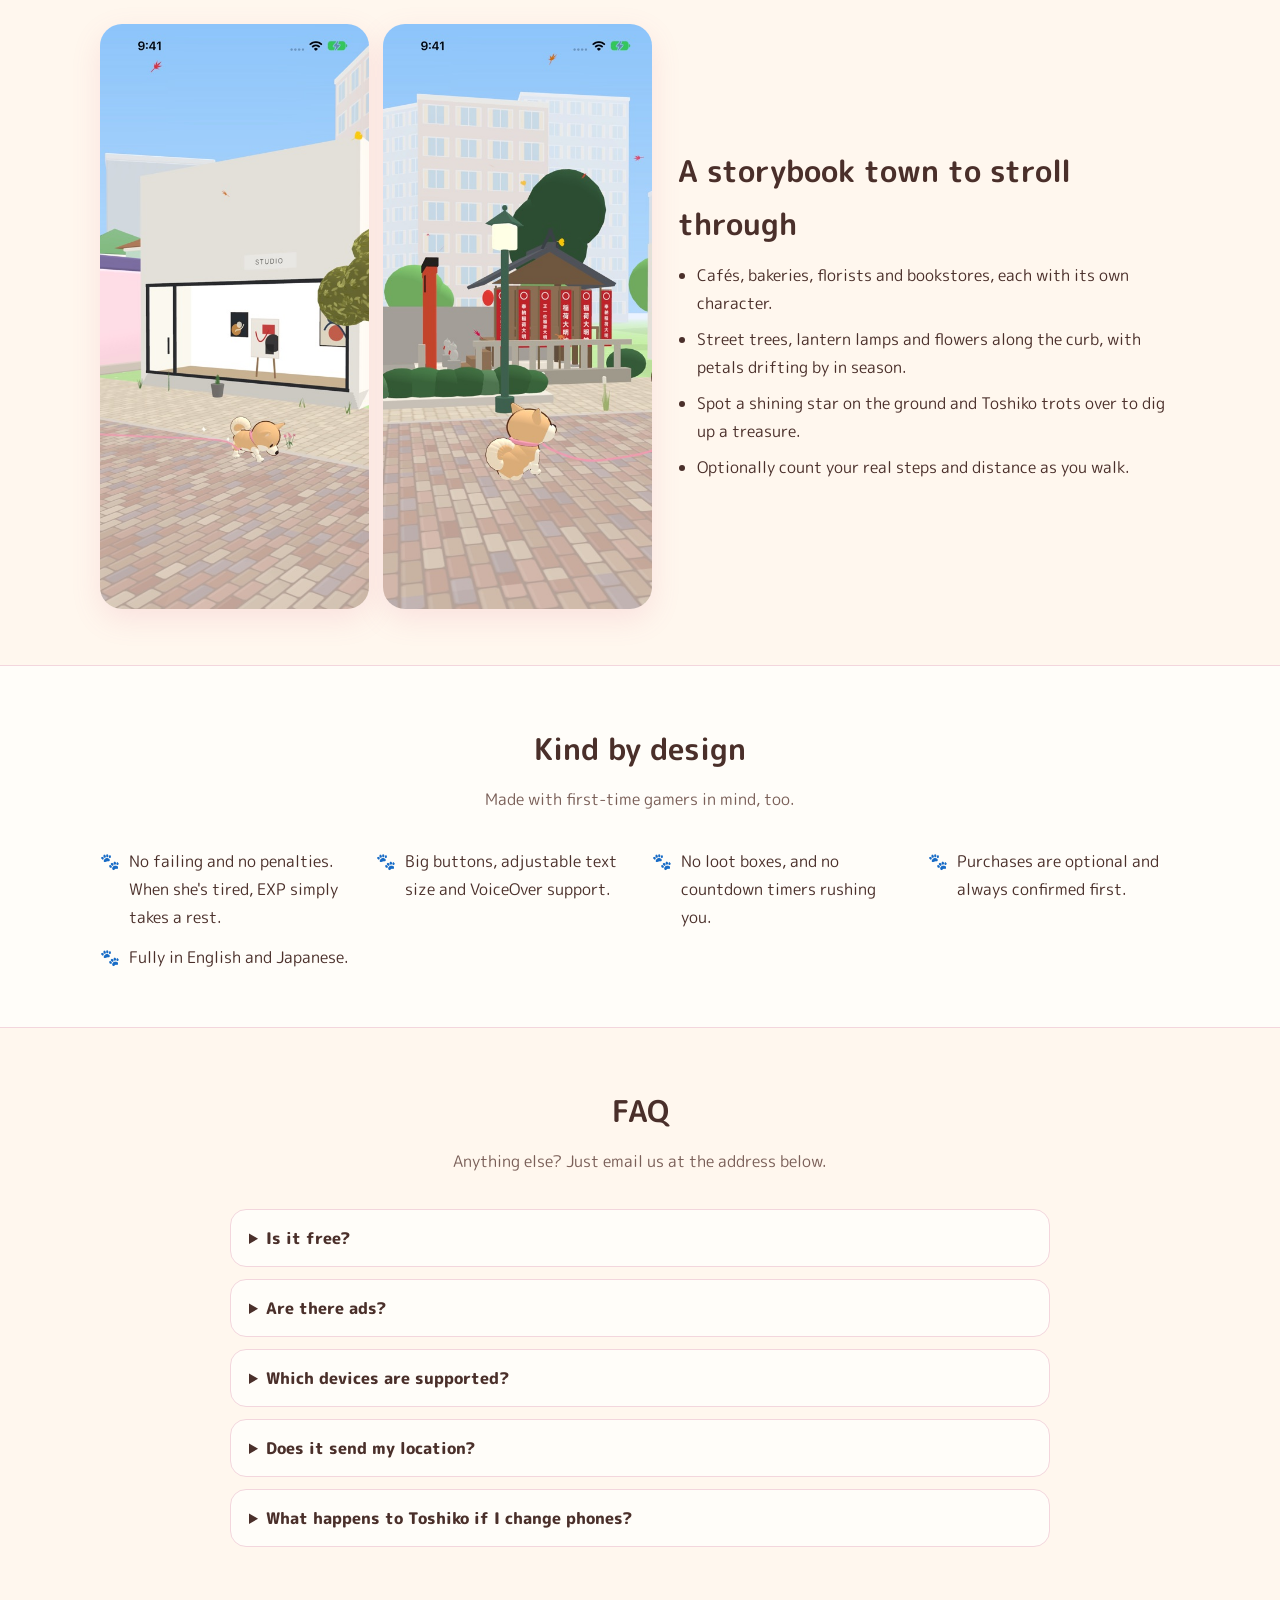
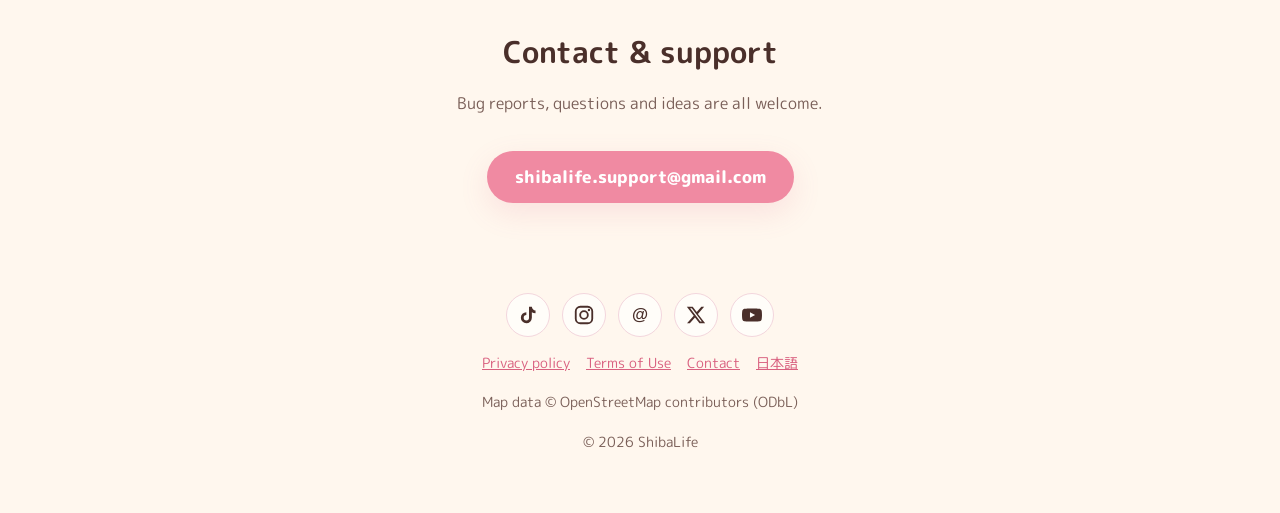
==== commit 6c679722: "Opening MV on the home page (ja and en): しばしば！ワンダフル宣言 as a self-hosted HLS stream (540p and 1080p, 4" ====
--- a/en/index.html
+++ b/en/index.html
@@ -100,6 +100,7 @@
     <a class="brand" href="/en/"><img src="/img/apple-touch-icon.png" alt="" width="36" height="36">ShibaLife</a>
     <nav aria-label="Menu">
       <a href="#features">Features</a>
+      <a class="hide-sm" href="#mv">MV</a>
       <a class="hide-sm" href="#seasons">Seasons</a>
       <a class="hide-sm" href="#screens">Screenshots</a>
       <a class="hide-sm" href="#faq">FAQ</a>
@@ -137,6 +138,21 @@
       </div>
     </div>
   </div>
+
+  <section data-reveal id="mv">
+    <div class="wrap">
+      <h2>Opening Music Video</h2>
+      <p class="sub">"Shiba Shiba! Wonderful Declaration": Toshiko's theme song, the one that plays when you start the game.</p>
+      <div class="mv">
+        <button class="mv-play" type="button" data-src="/mv/wonderful/index.m3u8" aria-label="Play the opening music video, Shiba Shiba! Wonderful Declaration (1:21, with sound)">
+          <img src="/mv/wonderful/poster.jpg" width="720" height="1280" loading="lazy" alt="">
+          <span class="mv-btn" aria-hidden="true"><svg viewBox="0 0 24 24"><path d="M8 5.5v13l11-6.5z"/></svg></span>
+          <span class="mv-len">1:21</span>
+        </button>
+      </div>
+      <p class="note mv-note">Sound on ♪ Shiba Shiba! Wonderful Declaration (sung in Japanese)</p>
+    </div>
+  </section>
 
   <section data-reveal id="features">
     <div class="wrap">
@@ -258,5 +274,27 @@
     setTimeout(function () { els.forEach(function (e) { e.classList.add('in'); }); }, 2500);
   })();
 </script>
+<script>
+  // The opening MV: a self-hosted HLS stream (two sizes, the player picks by connection). Safari and iPhone play
+  // it natively; other browsers load hls.js (self-hosted) only when Play is pressed. No YouTube, no tracking.
+  (function () {
+    var b = document.querySelector('.mv-play'); if (!b) return;
+    b.addEventListener('click', function () {
+      var v = document.createElement('video');
+      v.controls = true; v.playsInline = true; v.setAttribute('playsinline', ''); v.poster = b.querySelector('img').src;
+      v.className = 'mv-video'; v.setAttribute('aria-label', b.getAttribute('aria-label'));
+      b.replaceWith(v);
+      var src = b.dataset.src, go = function () { var p = v.play(); if (p && p.catch) p.catch(function () {}); };
+      if (v.canPlayType('application/vnd.apple.mpegurl')) { v.src = src; go(); return; }
+      var s = document.createElement('script'); s.src = '/js/hls.light.min.js';
+      s.onload = function () {
+        if (!window.Hls || !window.Hls.isSupported()) { v.src = src; return; }
+        var h = new window.Hls({ capLevelToPlayerSize: true }); h.loadSource(src); h.attachMedia(v);
+        h.on(window.Hls.Events.MANIFEST_PARSED, go);
+      };
+      document.head.appendChild(s);
+    });
+  })();
+</script>
 </body>
 </html>
--- a/style.css
+++ b/style.css
@@ -146,3 +146,18 @@
 .social svg { width: 22px; height: 22px; fill: currentColor; }
 .social.small { margin: 0 0 14px; }
 .note.follow { margin-top: 4px; }
+
+/* The opening MV: a vertical poster with a play button, swapped for the player on tap. */
+.mv { display: flex; justify-content: center; }
+.mv-play, .mv-video { width: min(360px, 100%); aspect-ratio: 9 / 16; border-radius: 22px; overflow: hidden; display: block;
+  background: #2a1d1a; box-shadow: 0 14px 34px rgba(74, 47, 42, .18); border: 1.5px solid var(--line); }
+.mv-play { position: relative; padding: 0; cursor: pointer; }
+.mv-play img { width: 100%; height: 100%; object-fit: cover; display: block; transition: transform .3s ease; }
+.mv-play:hover img, .mv-play:focus-visible img { transform: scale(1.03); }
+.mv-play:focus-visible { outline: 3px solid var(--pink-deep); outline-offset: 4px; }
+.mv-btn { position: absolute; inset: 0; margin: auto; width: 84px; height: 84px; border-radius: 50%; background: rgba(255, 253, 249, .92);
+  display: grid; place-items: center; box-shadow: 0 6px 18px rgba(0, 0, 0, .25); }
+.mv-btn svg { width: 38px; height: 38px; fill: var(--pink-deep); margin-left: 5px; }
+.mv-len { position: absolute; right: 12px; bottom: 12px; background: rgba(42, 29, 26, .72); color: #fff; font-size: .85rem; font-weight: 700;
+  padding: 3px 10px; border-radius: 99px; }
+.mv-note { text-align: center; margin-top: 14px; }
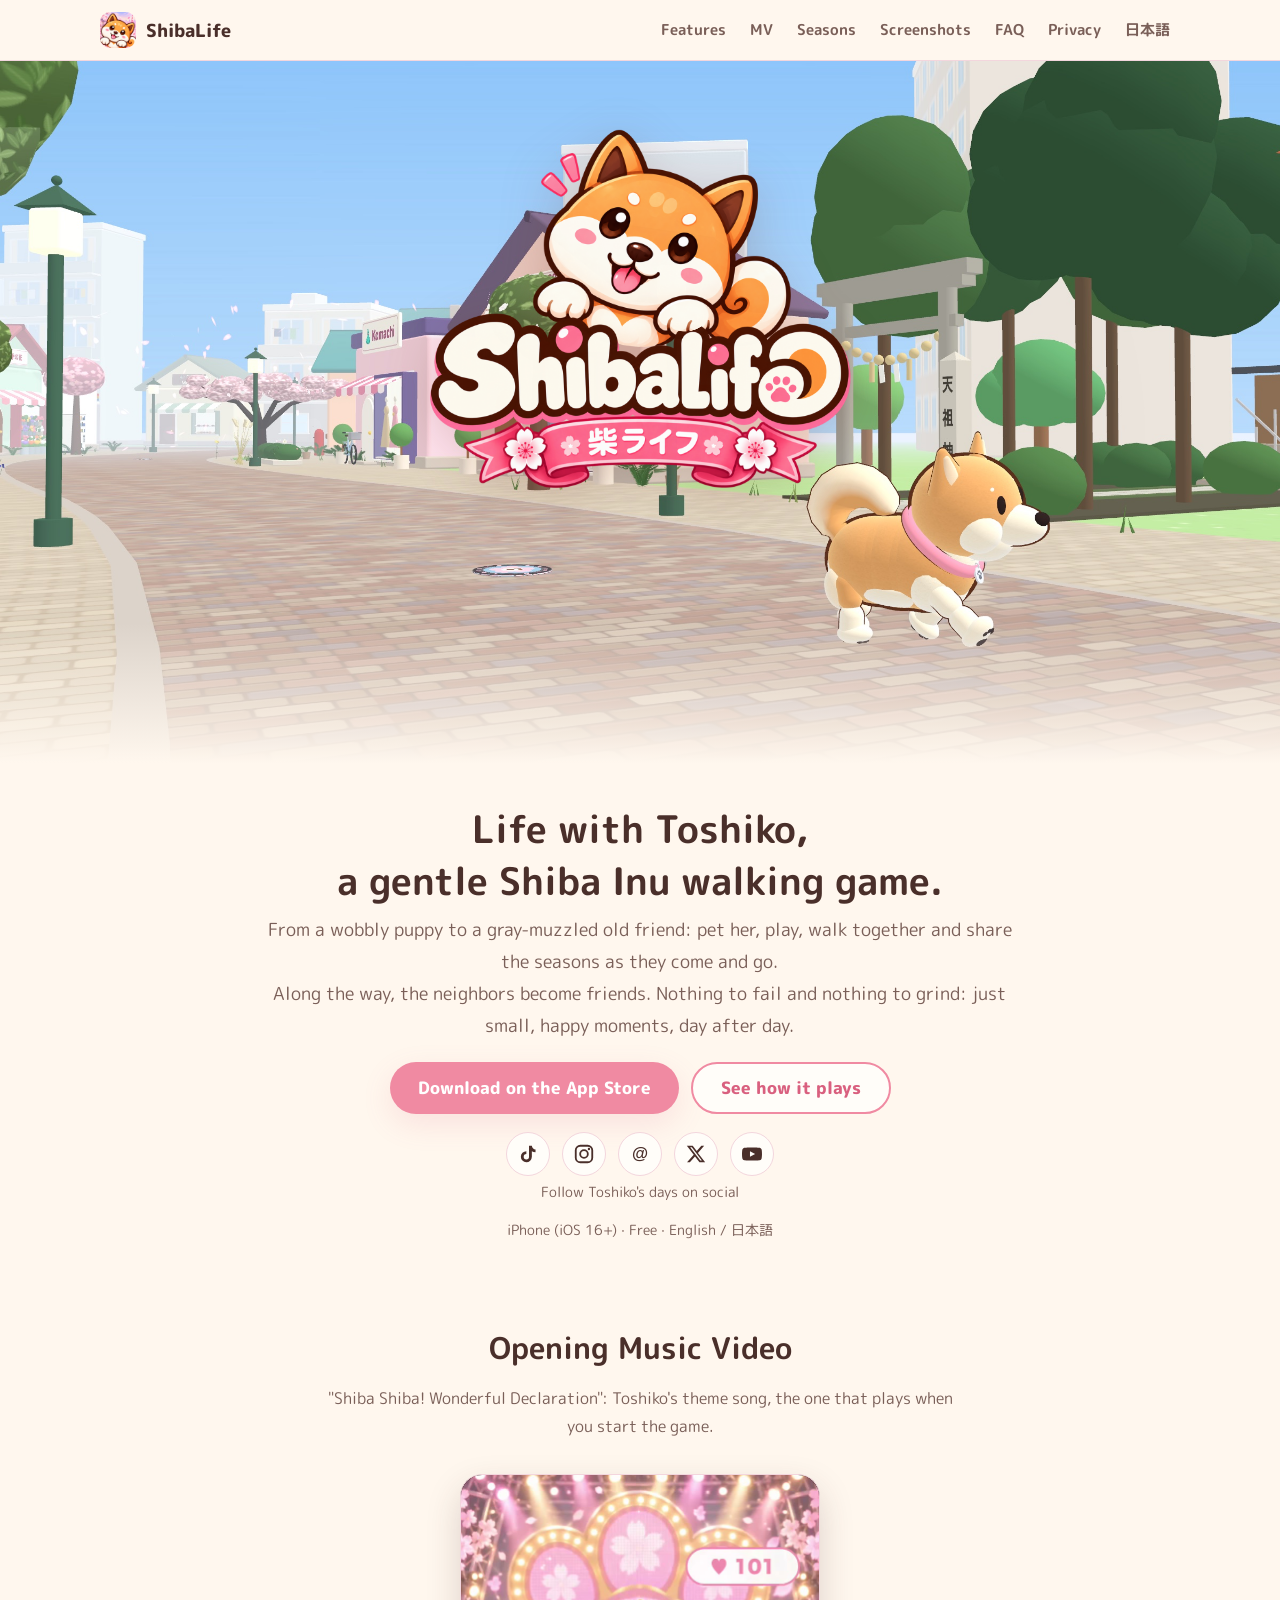
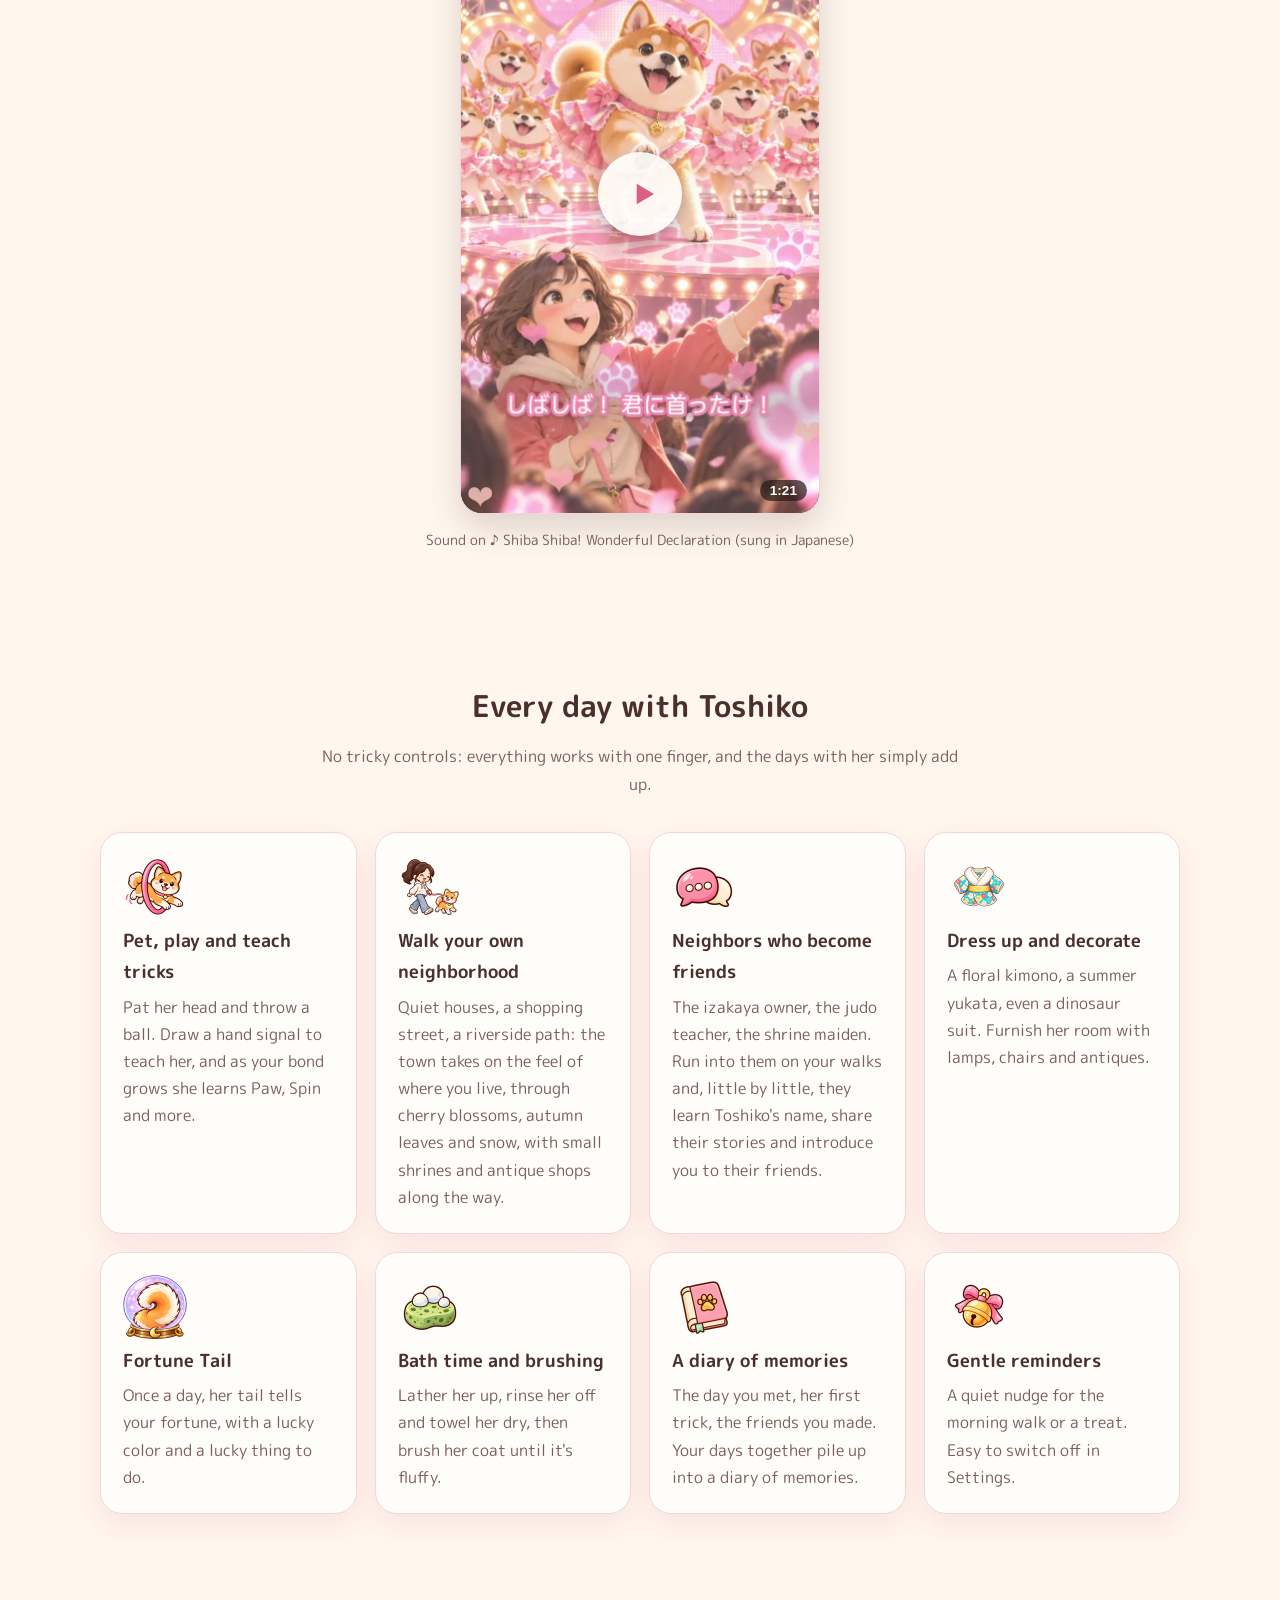
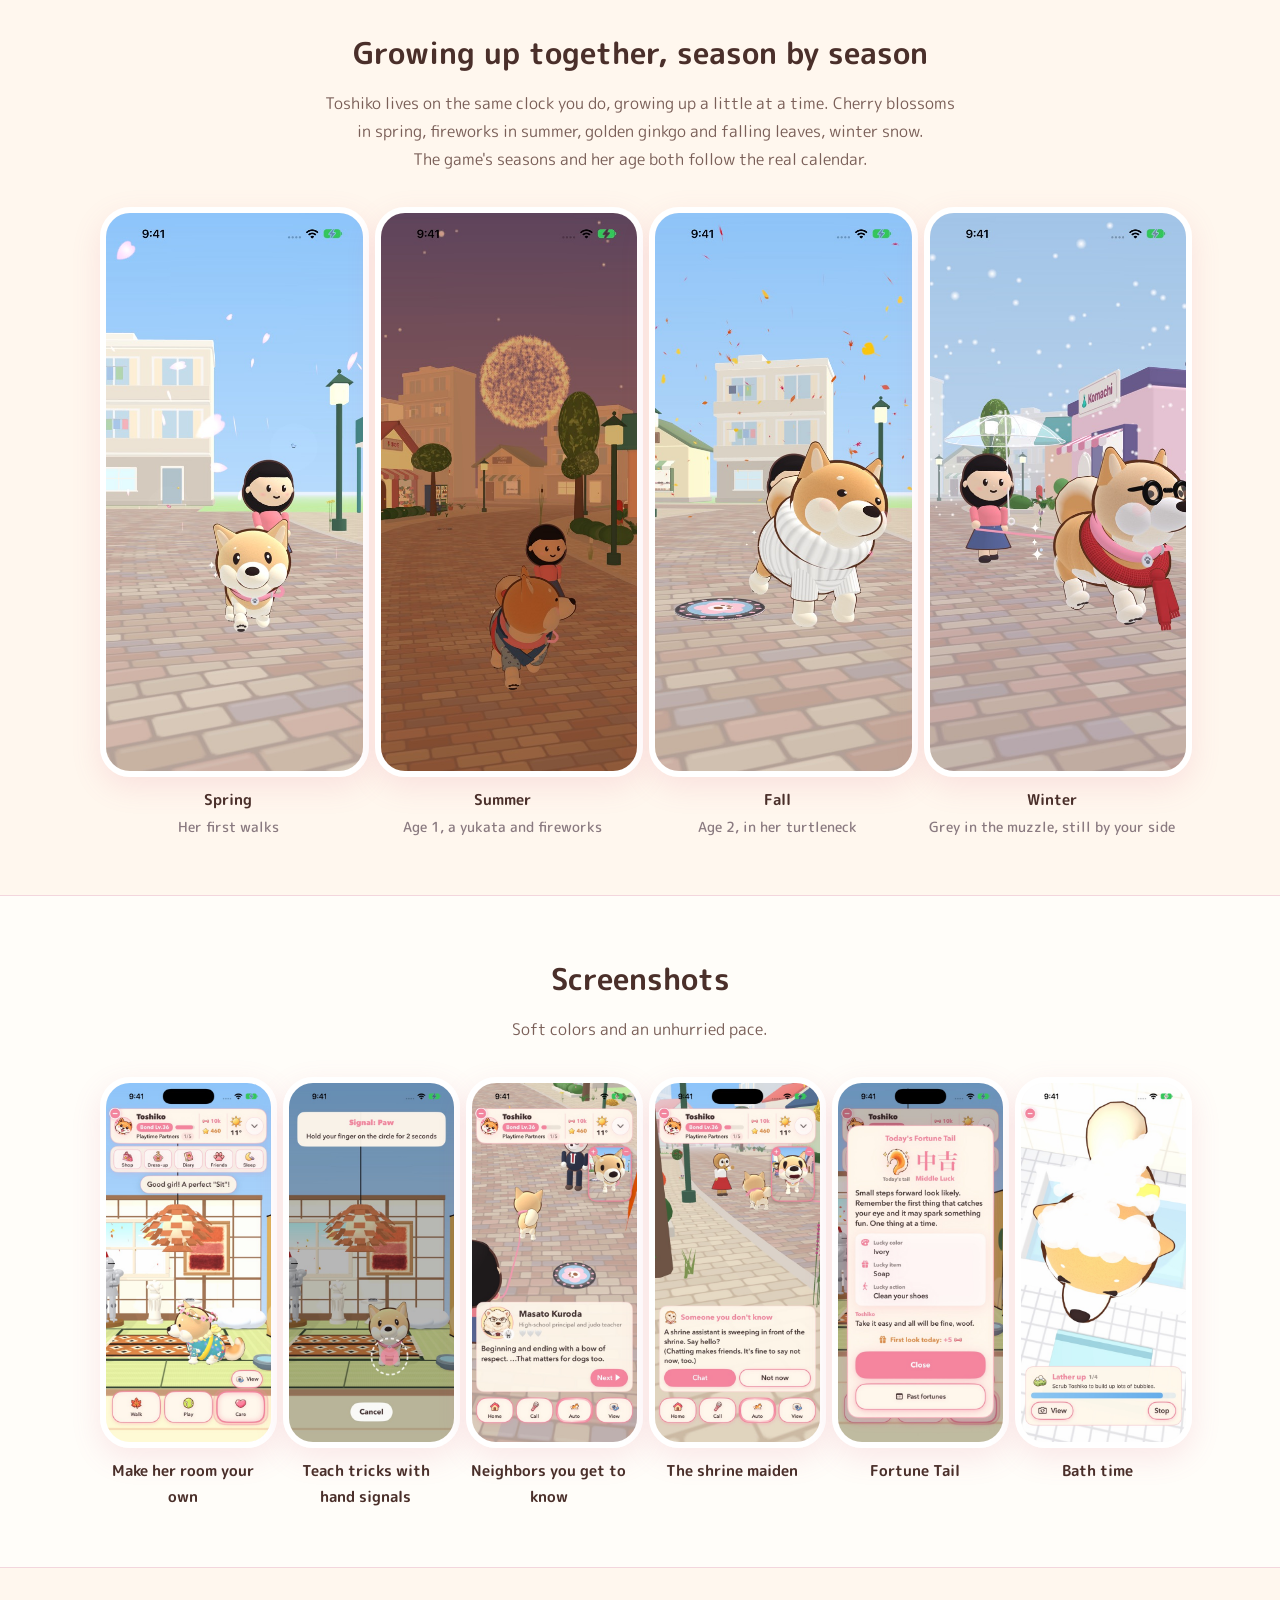
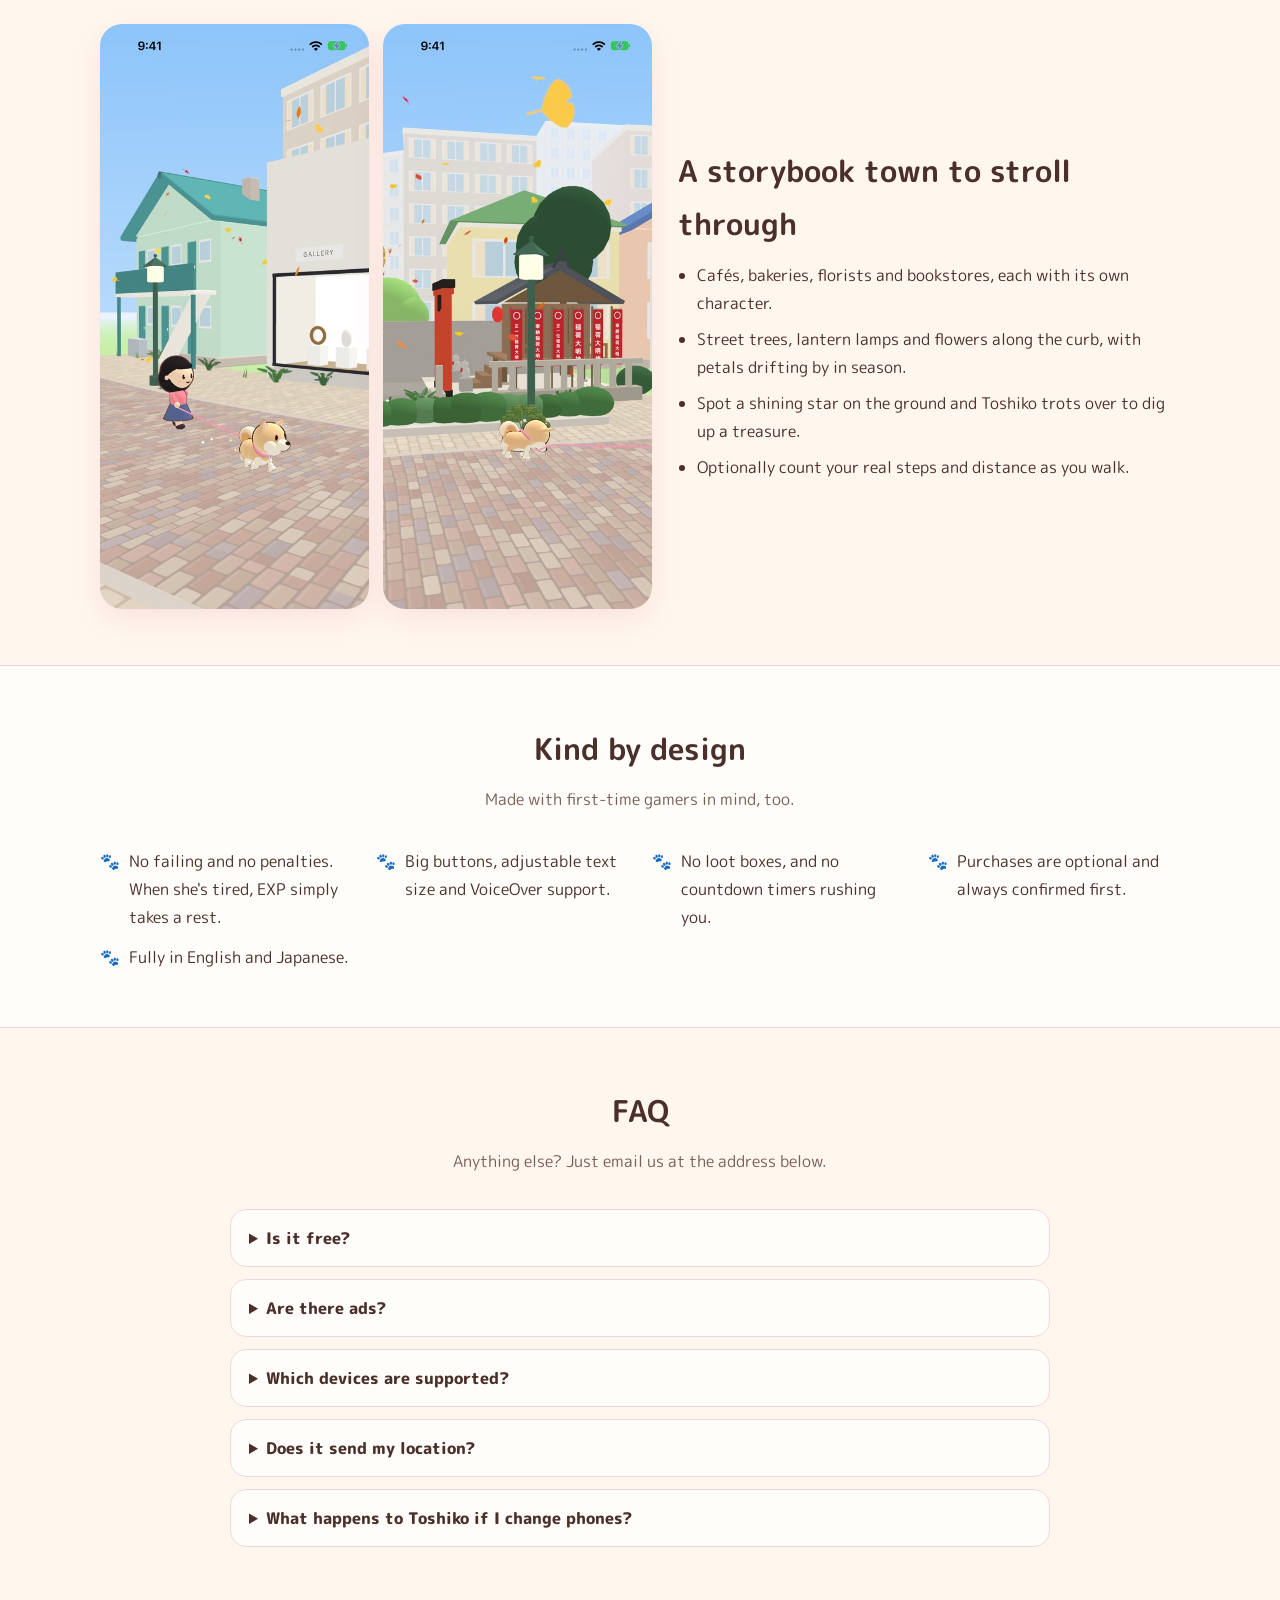
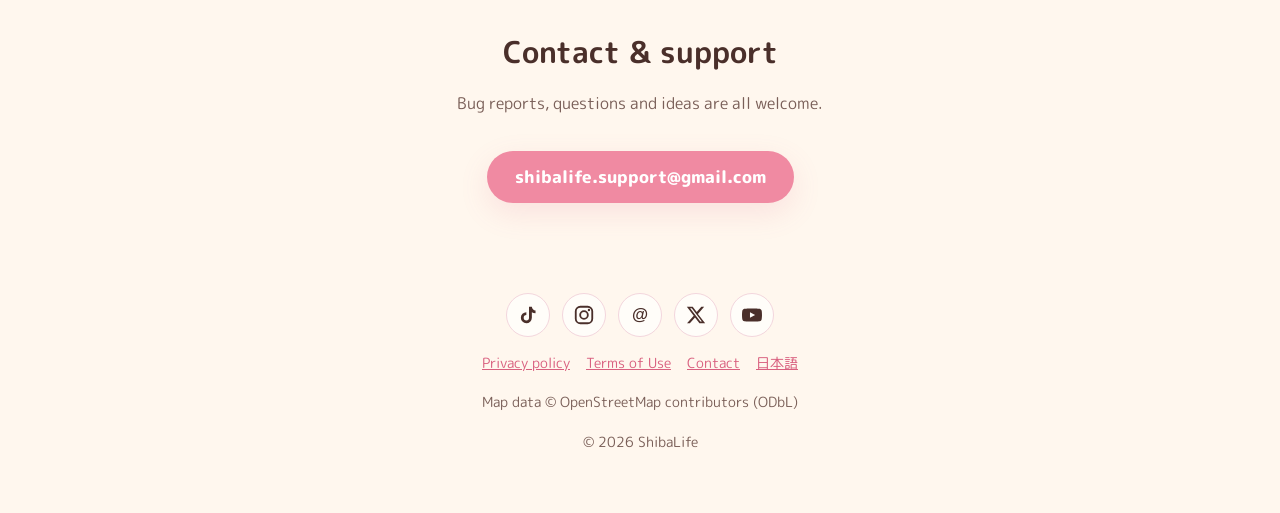
==== commit c71916ce: "Pictures retaken with the current Toshiko and the current game (the owner, 2026-11-11: update the we" ====
--- a/en/index.html
+++ b/en/index.html
@@ -4,7 +4,7 @@
 <meta charset="utf-8">
 <meta name="viewport" content="width=device-width, initial-scale=1">
 <title>ShibaLife – a free, gentle dog-walking game with Toshiko the Shiba Inu (iPhone)</title>
-<meta name="description" content="ShibaLife is a free, cozy iPhone game about life with Toshiko, a red Shiba Inu. Watch her grow up through the seasons, make friends with the neighbors, and go for walks through a town that looks like your own. No failing, no penalties, and gentle for everyone.">
+<meta name="description" content="ShibaLife is a free, cozy iPhone game about life with Toshiko, a Shiba Inu. Watch her grow up through the seasons, make friends with the neighbors, and go for walks through a town that looks like your own. No failing, no penalties, and gentle for everyone.">
 <meta name="keywords" content="Shiba Inu game, dog game, dog walking game, cozy game, iPhone game, virtual pet, relaxing game, Tokyo, ShibaLife">
 <meta name="apple-itunes-app" content="app-id=6815152223">
 <meta name="robots" content="index, follow, max-image-preview:large">
@@ -18,12 +18,12 @@
 <meta property="og:type" content="website">
 <meta property="og:site_name" content="ShibaLife">
 <meta property="og:title" content="ShibaLife – life with Toshiko the Shiba Inu">
-<meta property="og:description" content="A gentle iPhone game: pet, play and go for walks with Toshiko, a red Shiba Inu.">
+<meta property="og:description" content="A gentle iPhone game: pet, play and go for walks with Toshiko, a Shiba Inu.">
 <meta property="og:url" content="https://shibalife.jp/en/">
 <meta property="og:image" content="https://shibalife.jp/img/og.jpg">
 <meta property="og:image:width" content="1200">
 <meta property="og:image:height" content="630">
-<meta property="og:image:alt" content="ShibaLife: Toshiko the red Shiba Inu on a cherry-blossom street">
+<meta property="og:image:alt" content="ShibaLife: Toshiko the Shiba Inu on a cherry-blossom street">
 <meta property="og:locale" content="en_US">
 <meta property="og:locale:alternate" content="ja_JP">
 <meta name="twitter:card" content="summary_large_image">
@@ -45,7 +45,7 @@
   "applicationCategory": "GameApplication",
   "genre": "Simulation",
   "inLanguage": ["en", "ja"],
-  "description": "A gentle game about life with Toshiko, a red Shiba Inu: watch her grow up through the seasons, make friends with the neighbors and walk through a town like your own.",
+  "description": "A gentle game about life with Toshiko, a Shiba Inu: watch her grow up through the seasons, make friends with the neighbors and walk through a town like your own.",
   "image": "https://shibalife.jp/img/og.jpg",
   "screenshot": ["https://shibalife.jp/img/s_en_room.jpg", "https://shibalife.jp/img/s_en_trick.jpg", "https://shibalife.jp/img/s_en_neighbor.jpg", "https://shibalife.jp/img/s_en_shrine.jpg", "https://shibalife.jp/img/s_en_fortune.jpg", "https://shibalife.jp/img/s_en_bath.jpg"],
   "installUrl": "https://apps.apple.com/app/id6815152223",
@@ -113,7 +113,7 @@
 <main>
   <div class="hero">
     <div class="scene wide wide-only">
-      <img src="/img/hero_street.jpg" srcset="/img/hero_street_1200.jpg 1200w, /img/hero_street.jpg 2400w" sizes="100vw" width="2400" height="1350" alt="Toshiko the red Shiba Inu out for a walk on a spring street, a little shrine's torii gate behind her" fetchpriority="high">
+      <img src="/img/hero_street.jpg" srcset="/img/hero_street_1200.jpg 1200w, /img/hero_street.jpg 2400w" sizes="100vw" width="2400" height="1350" alt="Toshiko the Shiba Inu out for a walk on a spring street, a little shrine's torii gate behind her" fetchpriority="high">
       <div class="lockup" aria-hidden="true">
         <img class="dog" src="/img/toshiko.png" width="800" height="800" alt="">
         <img class="paws" src="/img/toshiko.png" width="800" height="800" alt="">
@@ -178,7 +178,7 @@
       <div class="shots four">
         <figure><img src="/img/season_spring.jpg" width="506" height="1100" loading="lazy" alt="Puppy Toshiko, in just her collar and leash, walking under falling cherry petals"><figcaption>Spring<small>Her first walks</small></figcaption></figure>
         <figure><img src="/img/season_summer.jpg" width="506" height="1100" loading="lazy" alt="One-year-old Toshiko in a yukata on a summer evening, with fireworks overhead"><figcaption>Summer<small>Age 1, a yukata and fireworks</small></figcaption></figure>
-        <figure><img src="/img/season_autumn.jpg" width="506" height="1100" loading="lazy" alt="Two-year-old Toshiko in a white ribbed turtleneck under golden ginkgo trees, with autumn leaves drifting down"><figcaption>Fall<small>Age 2, in her turtleneck</small></figcaption></figure>
+        <figure><img src="/img/season_autumn.jpg" width="506" height="1100" loading="lazy" alt="Two-year-old Toshiko in a white ribbed turtleneck, golden ginkgo and autumn leaves drifting down around her"><figcaption>Fall<small>Age 2, in her turtleneck</small></figcaption></figure>
         <figure><img src="/img/season_winter.jpg" width="506" height="1100" loading="lazy" alt="Grey-muzzled senior Toshiko in a scarf and black-rimmed glasses, out in the snow"><figcaption>Winter<small>Grey in the muzzle, still by your side</small></figcaption></figure>
       </div>
     </div>
@@ -202,7 +202,7 @@
   <section data-reveal id="town">
     <div class="wrap town">
       <div class="pics">
-        <img src="/img/town_street.jpg" width="460" height="1000" loading="lazy" alt="Toshiko walking past a small art studio on Cat Street">
+        <img src="/img/town_street.jpg" width="460" height="1000" loading="lazy" alt="Toshiko walking past a small art gallery on Cat Street">
         <img src="/img/town_aerial.jpg" width="460" height="1000" loading="lazy" alt="A little shrine with red banners along the walk">
       </div>
       <div>
